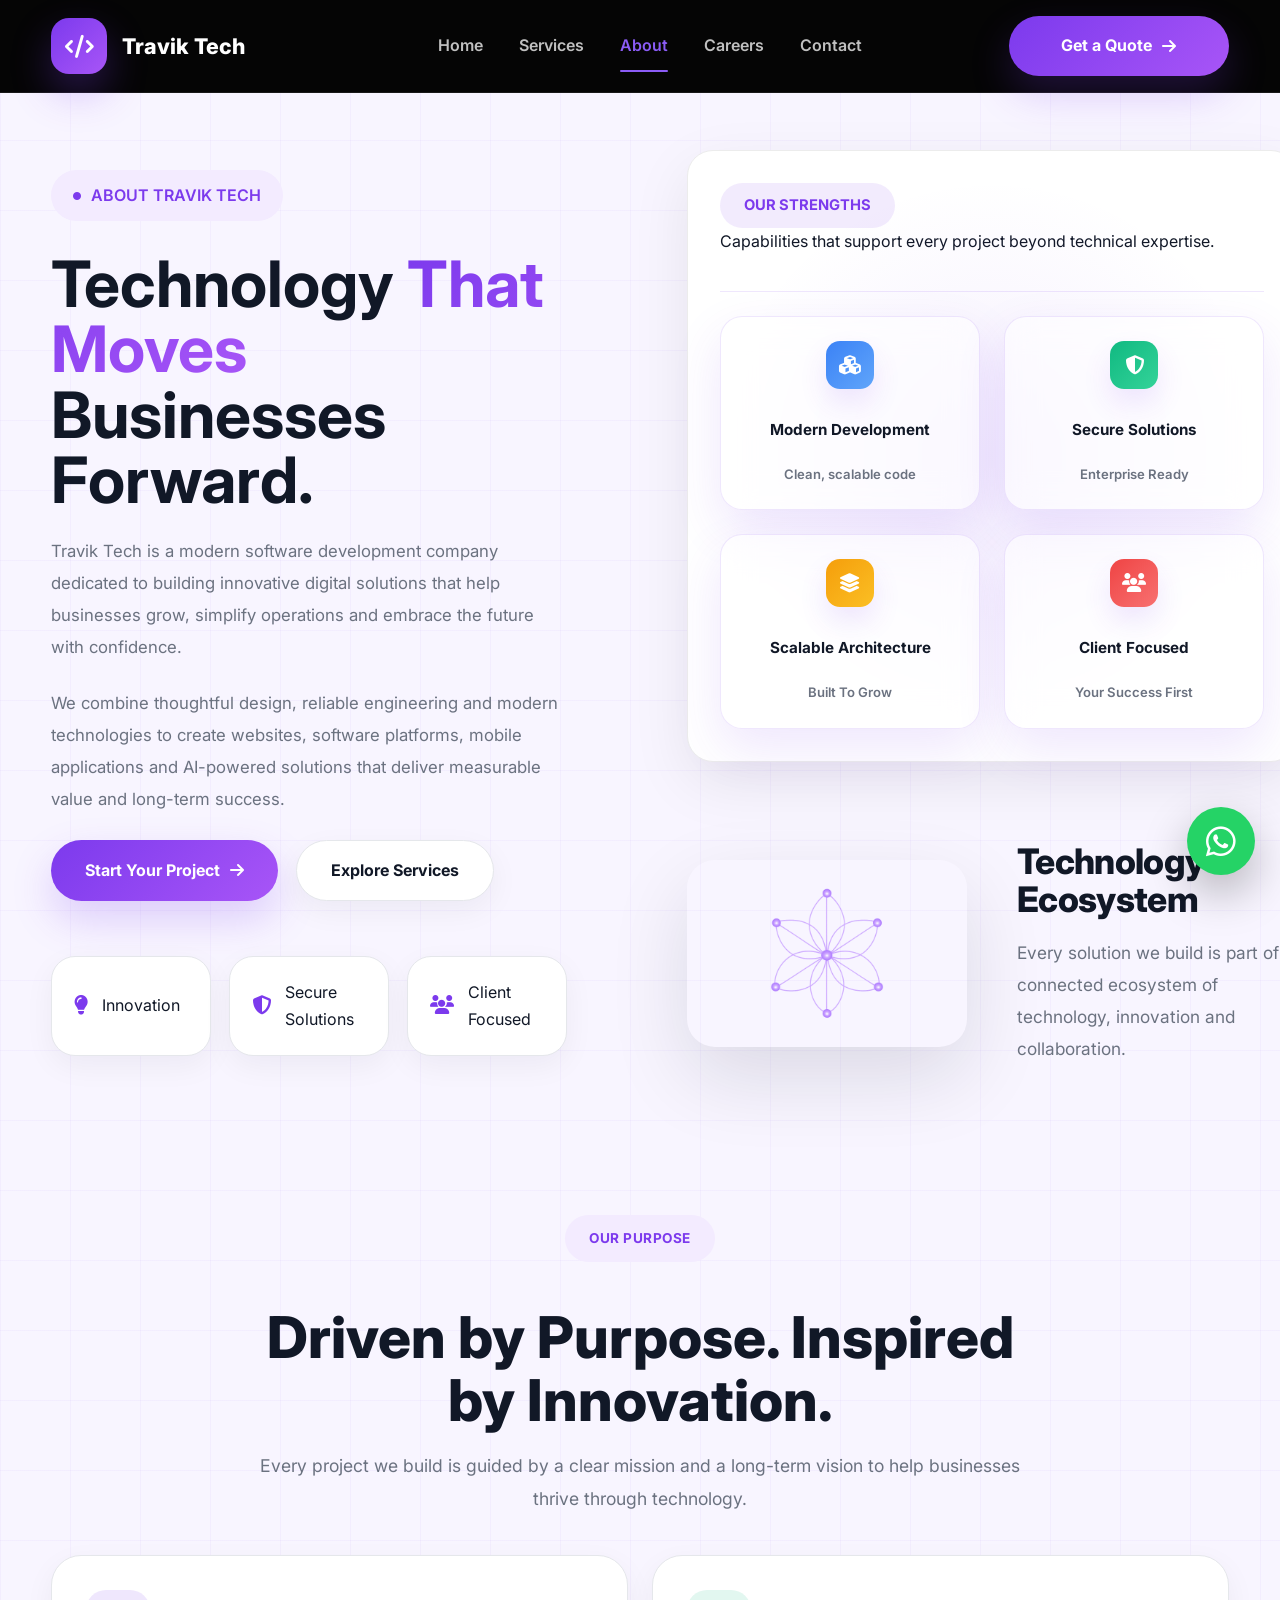
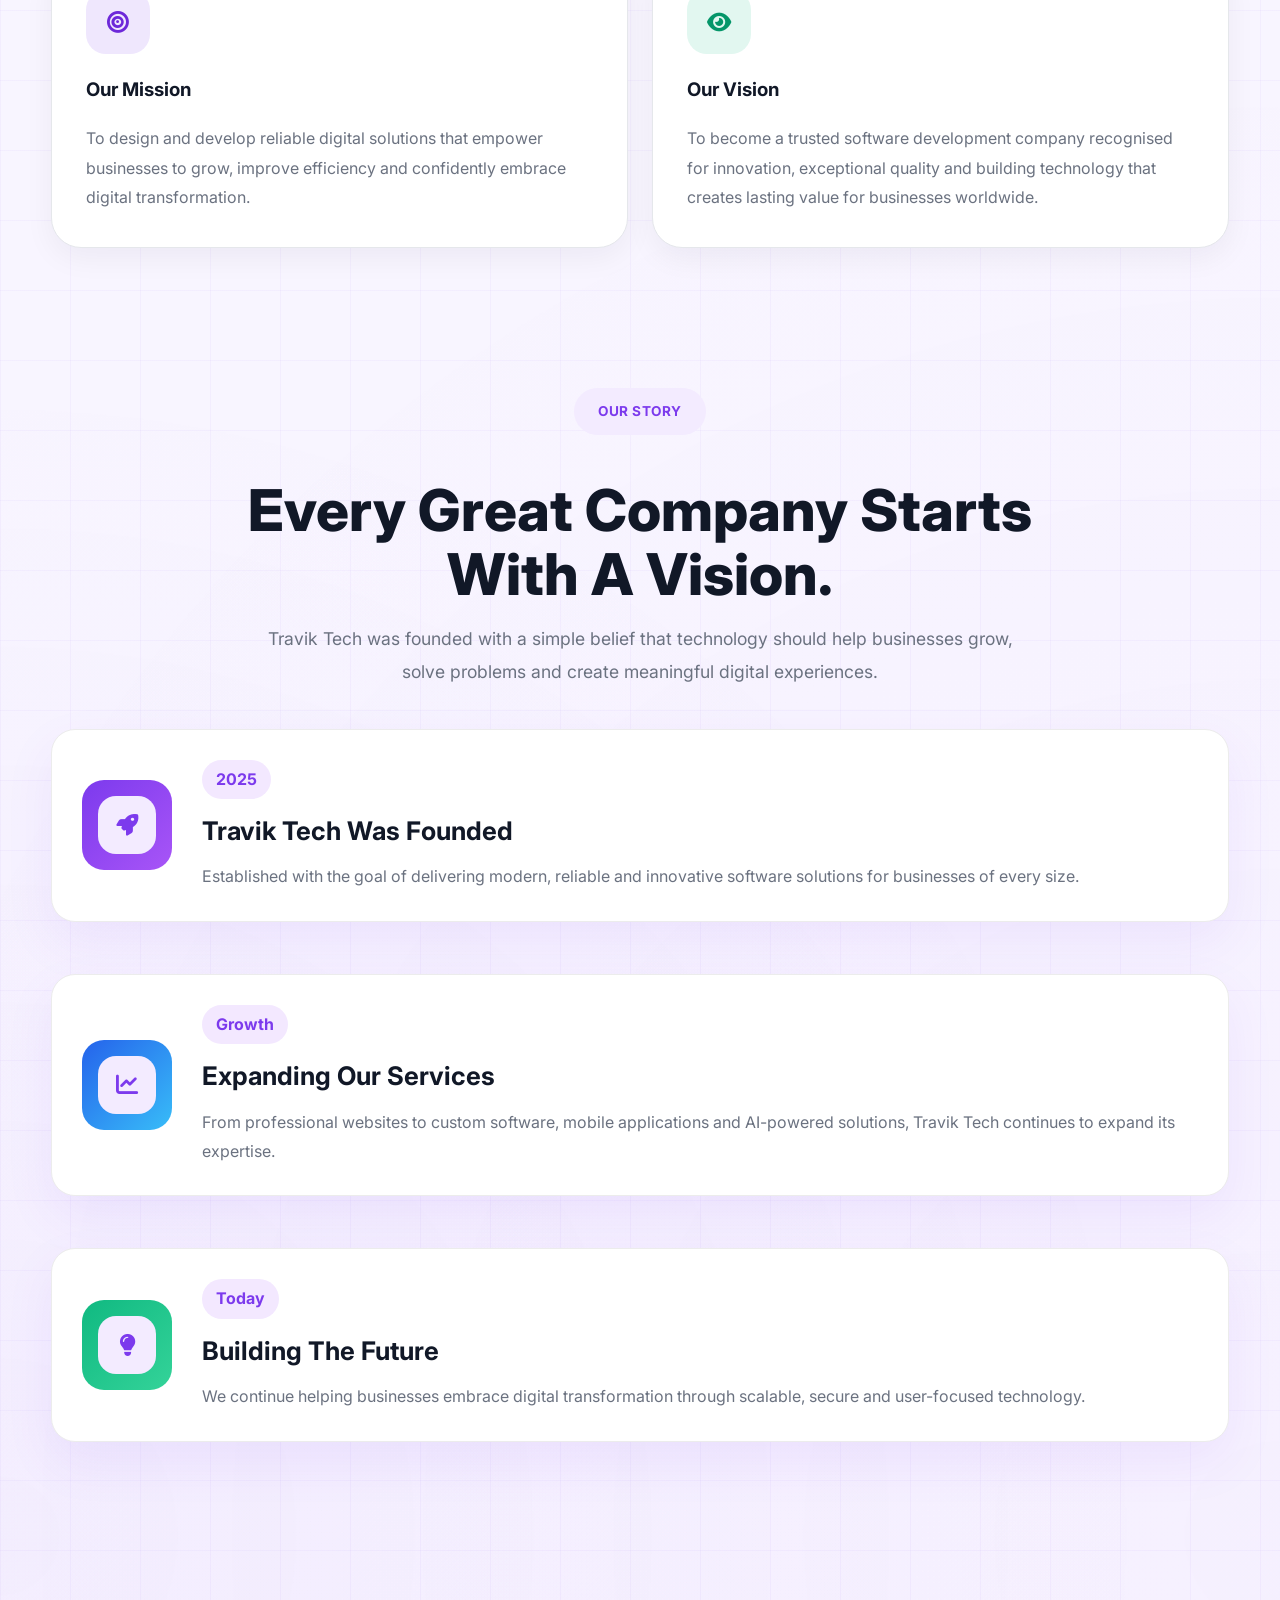
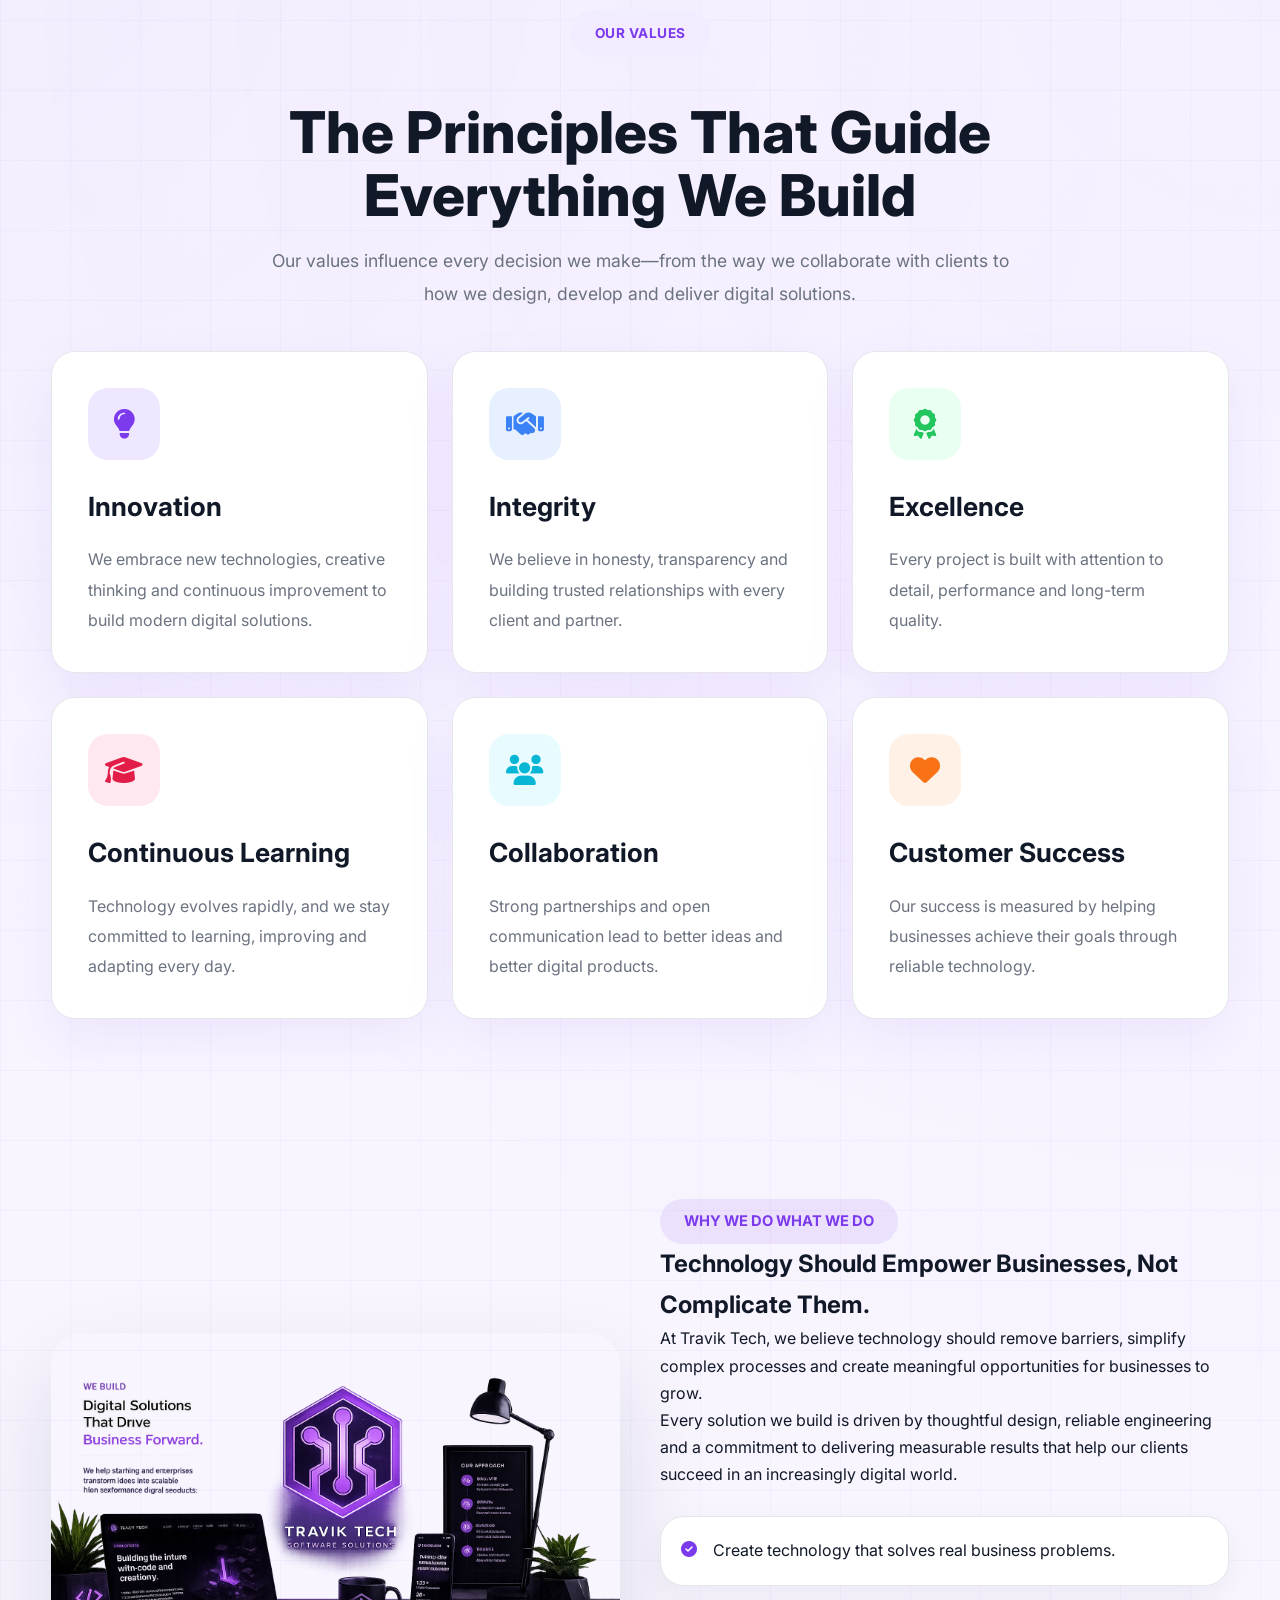
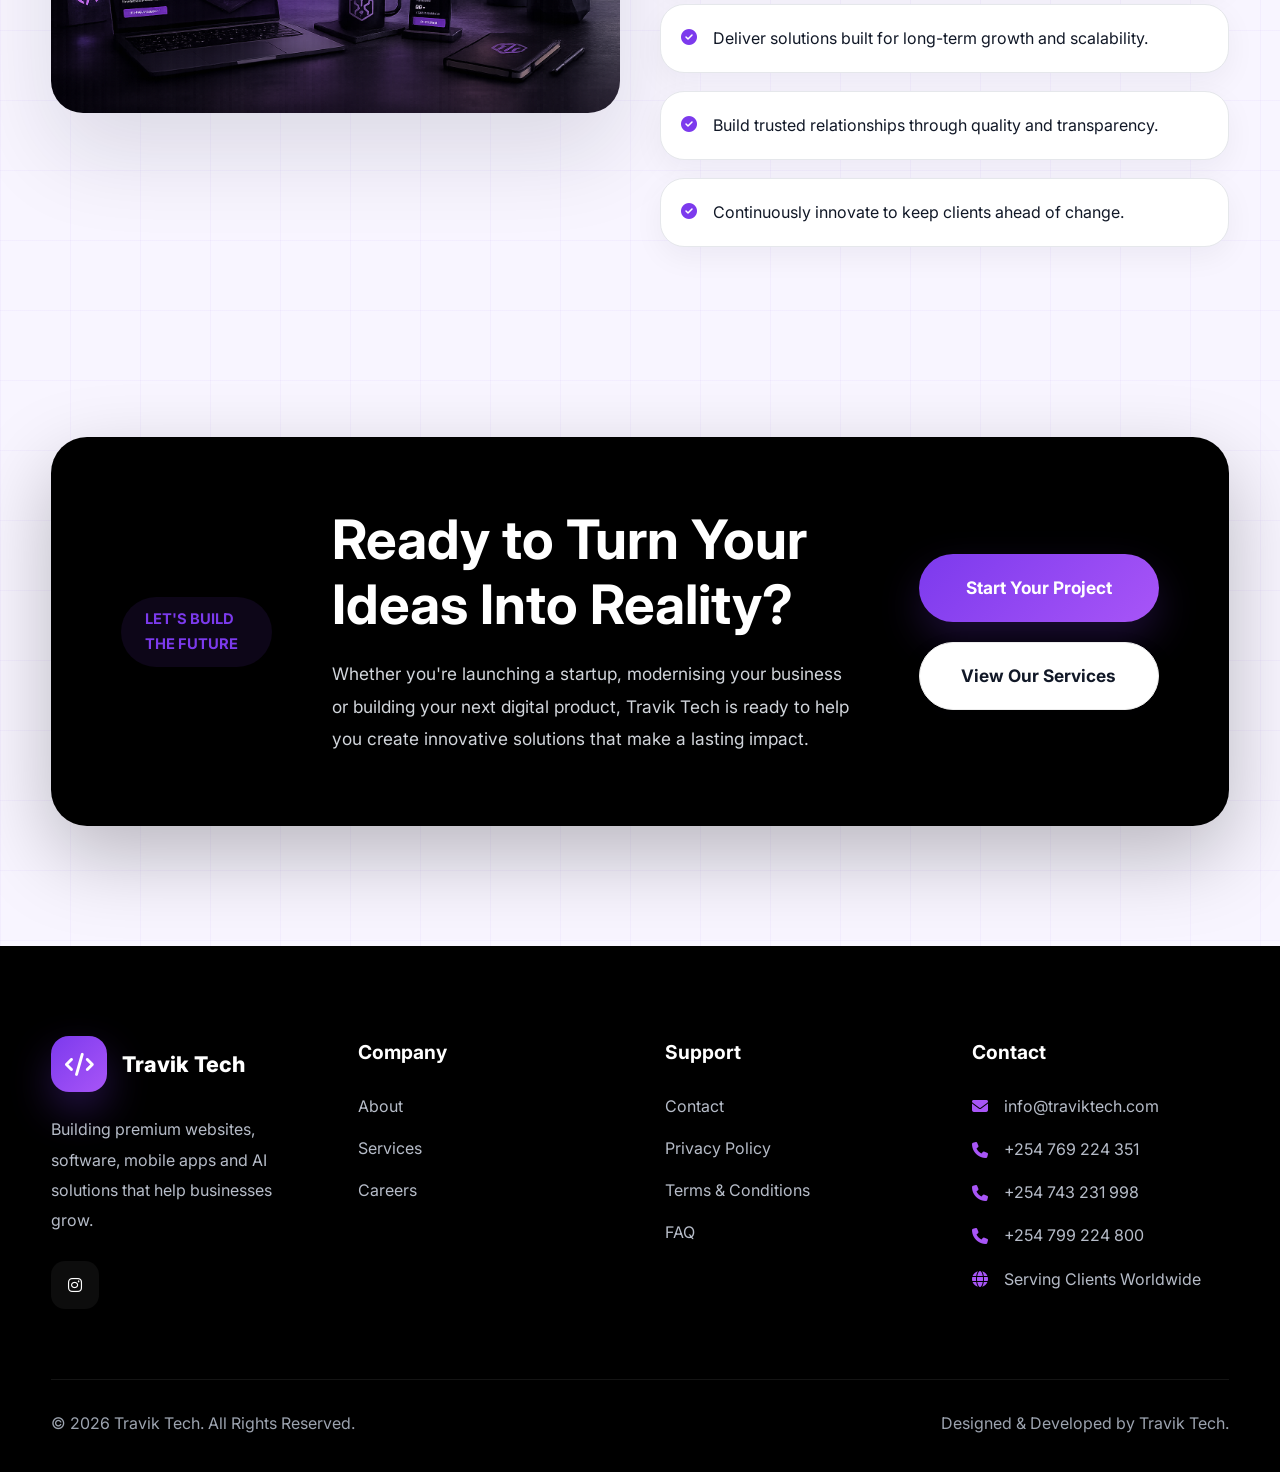
==== about.html @ 3df47d33 "Initial Travik Tech website" ====
<!DOCTYPE html>
<html lang="en">

<head>

    <meta charset="UTF-8">
    <meta name="viewport" content="width=device-width, initial-scale=1.0">

    <title>About | Travik Tech</title>

    <!-- Google Fonts -->
    <link rel="preconnect" href="https://fonts.googleapis.com">
    <link rel="preconnect" href="https://fonts.gstatic.com" crossorigin>

    <link href="https://fonts.googleapis.com/css2?family=Inter:wght@300;400;500;600;700;800;900&display=swap" rel="stylesheet">

    <!-- Font Awesome -->
    <link rel="stylesheet"
          href="https://cdnjs.cloudflare.com/ajax/libs/font-awesome/6.5.2/css/all.min.css">

    <!-- Main Website Styles -->
    <link rel="stylesheet" href="css/styles.css">
    <link rel="stylesheet" href="css/about.css">

</head>

<body>
<!-- ==========================================
HEADER
========================================== -->

<header class="site-header">

    <div class="container header-inner">

        <a href="index.html" class="brand">

            <span class="brand-mark">
                <i class="fa-solid fa-code"></i>
            </span>

            <span class="brand-text">
                Travik Tech
            </span>

        </a>

        <nav class="nav-menu">

            <a href="index.html">Home</a>

            <a href="services.html">Services</a>

            <a href="about.html" class="active">About</a>

            <a href="careers.html">Careers</a>

            <a href="contact.html">Contact</a>

        </nav>

        <a href="contact.html" class="button button-primary">

            Get a Quote

            <i class="fa-solid fa-arrow-right"></i>

        </a>

    </div>

</header>

<main>

<!--=========================================================
                    ABOUT HERO
==========================================================-->

<section class="about-hero">

    <div class="container">

        <div class="about-hero-grid">

            <!-- LEFT CONTENT -->

            <div class="about-content">

                <span class="hero-badge">
                    <i class="fa-solid fa-circle"></i>
                    ABOUT TRAVIK TECH
                </span>

                <h1>
                    Technology
                    <span>That Moves</span>
                    Businesses Forward.
                </h1>

                <p>
                    Travik Tech is a modern software development company dedicated
                    to building innovative digital solutions that help businesses
                    grow, simplify operations and embrace the future with confidence.
                </p>

                <p>
                    We combine thoughtful design, reliable engineering and modern
                    technologies to create websites, software platforms, mobile
                    applications and AI-powered solutions that deliver measurable
                    value and long-term success.
                </p>

                <div class="hero-buttons">

                    <a href="contact.html" class="button button-primary">
                        Start Your Project
                        <i class="fa-solid fa-arrow-right"></i>
                    </a>

                    <a href="services.html" class="button button-secondary">
                        Explore Services
                    </a>

                </div>

                <div class="hero-principles">

                    <div>
                        <i class="fa-solid fa-lightbulb"></i>
                        Innovation
                    </div>

                    <div>
                        <i class="fa-solid fa-shield-halved"></i>
                        Secure Solutions
                    </div>

                    <div>
                        <i class="fa-solid fa-users"></i>
                        Client Focused
                    </div>

                </div>

            </div>
         <!-- RIGHT SIDE -->

<div class="about-right">

    <div class="about-dashboard">

        <div class="dashboard-insights">

            <span class="section-label">
                OUR STRENGTHS
            </span>

            <p>
                Capabilities that support every project beyond technical expertise.
            </p>

        </div>

        <div class="dashboard-cards">

            <div class="dashboard-card performance">
            <i class="fa-solid fa-cubes"></i>
                <strong>Modern Development</strong>
                <small>Clean, scalable code</small>
            </div>

            <div class="dashboard-card secure">
                <i class="fa-solid fa-shield-halved"></i>
                <strong>Secure Solutions</strong>
                <small>Enterprise Ready</small>
            </div>

            <div class="dashboard-card scalable">
                <i class="fa-solid fa-layer-group"></i>
                <strong>Scalable Architecture</strong>
                <small>Built To Grow</small>
            </div>

            <div class="dashboard-card client">
                <i class="fa-solid fa-users"></i>
                <strong>Client Focused</strong>
                <small>Your Success First</small>
            </div>

        </div>

    </div>

    <!-- TECHNOLOGY ECOSYSTEM -->

    <section class="technology-ecosystem">

        <div class="ecosystem-content">

            <div class="ecosystem-text">

                <h3>Technology Ecosystem</h3>

                <p>
                    Every solution we build is part of a connected ecosystem of
                    technology, innovation and collaboration.
                </p>

            </div>

            <div class="ecosystem-image">

                <img src="images/technology-ecosystem.png"
                     alt="Technology Ecosystem">

            </div>

        </div>

    </section>

</div>

</section>

<!--=========================================================
                MISSION & VISION
==========================================================-->

<section class="section mission-section">

    <div class="container">

        <div class="section-head">

            <span class="section-label">

                OUR PURPOSE

            </span>

            <h2>

                Driven by Purpose.
                Inspired by Innovation.

            </h2>

            <p>

                Every project we build is guided by a clear mission and a
                long-term vision to help businesses thrive through technology.

            </p>

        </div>

        <div class="mission-grid">

            <!-- Mission -->

            <article class="purpose-card">

                <div class="purpose-icon mission">

                    <i class="fa-solid fa-bullseye"></i>

                </div>

                <h3>Our Mission</h3>

                <p>

                    To design and develop reliable digital solutions that
                    empower businesses to grow, improve efficiency and
                    confidently embrace digital transformation.

                </p>

            </article>

            <!-- Vision -->

            <article class="purpose-card">

                <div class="purpose-icon vision">

                    <i class="fa-solid fa-eye"></i>

                </div>

                <h3>Our Vision</h3>

                <p>

                    To become a trusted software development company recognised
                    for innovation, exceptional quality and building technology
                    that creates lasting value for businesses worldwide.

                </p>

            </article>

        </div>

    </div>

</section>
<!--=========================================================
                    OUR STORY
==========================================================-->

<section class="section our-story">

    <div class="container">

        <div class="section-head">

            <span class="section-label">
                OUR STORY
            </span>

            <h2>
                Every Great Company
                Starts With A Vision.
            </h2>

            <p>
                Travik Tech was founded with a simple belief that technology
                should help businesses grow, solve problems and create
                meaningful digital experiences.
            </p>

        </div>

        <div class="timeline">

            <!-- Founded -->

            <div class="timeline-card">

                <div class="timeline-icon founded">
                    <i class="fa-solid fa-rocket"></i>
                </div>

                <div class="timeline-content">

                    <span class="timeline-date">2025</span>

                    <h3>Travik Tech Was Founded</h3>

                    <p>
                        Established with the goal of delivering modern,
                        reliable and innovative software solutions for
                        businesses of every size.
                    </p>

                </div>

            </div>

            <!-- Growth -->

            <div class="timeline-card">

                <div class="timeline-icon growth">
                    <i class="fa-solid fa-chart-line"></i>
                </div>

                <div class="timeline-content">

                    <span class="timeline-date">Growth</span>

                    <h3>Expanding Our Services</h3>

                    <p>
                        From professional websites to custom software,
                        mobile applications and AI-powered solutions,
                        Travik Tech continues to expand its expertise.
                    </p>

                </div>

            </div>

            <!-- Today -->

            <div class="timeline-card">

                <div class="timeline-icon future">
                    <i class="fa-solid fa-lightbulb"></i>
                </div>

                <div class="timeline-content">

                    <span class="timeline-date">Today</span>

                    <h3>Building The Future</h3>

                    <p>
                        We continue helping businesses embrace digital
                        transformation through scalable, secure and
                        user-focused technology.
                    </p>

                </div>

            </div>

        </div>

    </div>

</section>
<!--=========================================================
                    OUR VALUES
==========================================================-->

<section class="section values-section">

    <div class="container">

        <div class="section-head">

            <span class="section-label">
                OUR VALUES
            </span>

            <h2>
                The Principles That
                Guide Everything We Build
            </h2>

            <p>
                Our values influence every decision we make—from the way we
                collaborate with clients to how we design, develop and deliver
                digital solutions.
            </p>

        </div>

        <div class="values-grid">

            <!-- Innovation -->

            <article class="value-card">

                <div class="value-icon innovation">
                    <i class="fa-solid fa-lightbulb"></i>
                </div>

                <h3>Innovation</h3>

                <p>
                    We embrace new technologies, creative thinking and
                    continuous improvement to build modern digital solutions.
                </p>

            </article>

            <!-- Integrity -->

            <article class="value-card">

                <div class="value-icon integrity">
                    <i class="fa-solid fa-handshake"></i>
                </div>

                <h3>Integrity</h3>

                <p>
                    We believe in honesty, transparency and building trusted
                    relationships with every client and partner.
                </p>

            </article>

            <!-- Excellence -->

            <article class="value-card">

                <div class="value-icon excellence">
                    <i class="fa-solid fa-award"></i>
                </div>

                <h3>Excellence</h3>

                <p>
                    Every project is built with attention to detail,
                    performance and long-term quality.
                </p>

            </article>

            <!-- Continuous Learning -->

            <article class="value-card">

                <div class="value-icon learning">
                    <i class="fa-solid fa-graduation-cap"></i>
                </div>

                <h3>Continuous Learning</h3>

                <p>
                    Technology evolves rapidly, and we stay committed to
                    learning, improving and adapting every day.
                </p>

            </article>

            <!-- Collaboration -->

            <article class="value-card">

                <div class="value-icon collaboration">
                    <i class="fa-solid fa-users"></i>
                </div>

                <h3>Collaboration</h3>

                <p>
                    Strong partnerships and open communication lead to
                    better ideas and better digital products.
                </p>

            </article>

            <!-- Customer Success -->

            <article class="value-card">

                <div class="value-icon success">
                    <i class="fa-solid fa-heart"></i>
                </div>

                <h3>Customer Success</h3>

                <p>
                    Our success is measured by helping businesses achieve
                    their goals through reliable technology.
                </p>

            </article>

        </div>

    </div>

</section>
<!--=========================================================
                WHY WE DO WHAT WE DO
==========================================================-->

<section class="section purpose-section">

    <div class="container purpose-grid">

        <!-- LEFT -->

        <div class="purpose-image">

            <img
                src="images/about-dashboard.webp"
                alt="Travik Tech">

        </div>

        <!-- RIGHT -->

        <div class="purpose-content">

            <span class="section-label">

                WHY WE DO WHAT WE DO

            </span>

            <h2>

                Technology Should
                Empower Businesses,
                Not Complicate Them.

            </h2>

            <p>

                At Travik Tech, we believe technology should remove
                barriers, simplify complex processes and create meaningful
                opportunities for businesses to grow.

            </p>

            <p>

                Every solution we build is driven by thoughtful design,
                reliable engineering and a commitment to delivering
                measurable results that help our clients succeed in an
                increasingly digital world.

            </p>

            <div class="purpose-list">

                <div class="purpose-item">

                    <i class="fa-solid fa-circle-check"></i>

                    <span>

                        Create technology that solves real business problems.

                    </span>

                </div>

                <div class="purpose-item">

                    <i class="fa-solid fa-circle-check"></i>

                    <span>

                        Deliver solutions built for long-term growth and scalability.

                    </span>

                </div>

                <div class="purpose-item">

                    <i class="fa-solid fa-circle-check"></i>

                    <span>

                        Build trusted relationships through quality and transparency.

                    </span>

                </div>

                <div class="purpose-item">

                    <i class="fa-solid fa-circle-check"></i>

                    <span>

                        Continuously innovate to keep clients ahead of change.

                    </span>

                </div>

            </div>

        </div>

    </div>

</section>

<!-- ==========================================
                CALL TO ACTION
========================================== -->

<section class="cta">

<div class="container">

<div class="cta-panel">
     <span class="section-label">

                LET'S BUILD THE FUTURE

            </span>
<div>

<h2>

   Ready to Turn Your Ideas Into Reality?

</h2>

<p>

                Whether you're launching a startup, modernising your business
                or building your next digital product, Travik Tech is ready
                to help you create innovative solutions that make a lasting
                impact.
</p>

</div>

<div class="cta-buttons">

<a href="contact.html" class="button button-primary">

Start Your Project

</a>

<a href="services.html" class="button button-secondary">

View Our Services

</a>

</div>

</div>

</div>

</section>
<!-- ==========================================
                    FOOTER
========================================== -->

<footer class="footer">

<div class="container">

<div class="footer-grid">

<div>

<a href="index.html" class="brand">

<div class="brand-mark">

<i class="fa-solid fa-code"></i>

</div>

<span>Travik Tech</span>

</a>

<p class="footer-about">

Building premium websites, software, mobile apps and AI solutions that help businesses grow.

</p>

<div class="footer-social">

<a href="#"><i class="fab fa-instagram"></i></a>

</div>

</div>

<div>

<h3 class="footer-title">

Company

</h3>

<div class="footer-links">

<a href="about.html">About</a>

<a href="services.html">Services</a>

<a href="careers.html">Careers</a>

</div>

</div>

<div>

<h3 class="footer-title">

Support

</h3>

<div class="footer-links">

<a href="contact.html">Contact</a>

<a href="#">Privacy Policy</a>

<a href="#">Terms & Conditions</a>

<a href="#">FAQ</a>

</div>

</div>

<div>

<h3 class="footer-title">

Contact

</h3>

<div class="footer-contact">

<p>

<i class="fa-solid fa-envelope"></i>

info@traviktech.com

</p>

<p>

<i class="fa-solid fa-phone"></i>

+254 769 224 351

</p>
<p>
    <i class="fa-solid fa-phone"></i>
    +254 743 231 998
</p>
<p>
    <i class="fa-solid fa-phone"></i>
    +254 799 224 800 
</p>

<p>

<i class="fa-solid fa-globe"></i>

Serving Clients Worldwide

</p>

</div>

</div>

</div>

<div class="footer-bottom">

<p>

© 2026 Travik Tech. All Rights Reserved.

</p>

<p>

Designed & Developed by Travik Tech.

</p>

</div>

</div>

</footer>

<!-- ==========================================
            WHATSAPP FLOATING CHAT
========================================== -->

<div class="whatsapp-container">

<button class="whatsapp-button" onclick="toggleWhatsApp()">

<i class="fa-brands fa-whatsapp"></i>

</button>

<div class="whatsapp-popup" id="whatsappPopup">

<div class="whatsapp-header">

<div class="whatsapp-avatar">

<i class="fa-solid fa-code"></i>

</div>

<div class="whatsapp-info">

<h4>Travik Tech</h4>

<small>

<span class="online-dot"></span>

Typically replies within a few minutes

</small>

</div>

<button class="whatsapp-close" onclick="toggleWhatsApp()">

<i class="fa-solid fa-xmark"></i>

</button>

</div>

<div class="whatsapp-body">

<p>

👋 Hi! Need a website, software, mobile app or AI solution?

<br><br>

We're online and usually reply within a few minutes.

</p>

<a href="https://wa.me/254769224351"

target="_blank"

class="whatsapp-chat-btn">

<i class="fa-brands fa-whatsapp"></i>

Start Chat on WhatsApp

</a>

</div>

</div>

</div>

<script src="js/main.js"></script>

</body>

</html>
---- css/styles.css ----
/*=========================================================
                    TRAVIK TECH
                PREMIUM STYLESHEET
                    VERSION 3.0
=========================================================*/


/*=========================================================
                    GOOGLE FONT
=========================================================*/

@import url('https://fonts.googleapis.com/css2?family=Inter:wght@100;200;300;400;500;600;700;800;900&display=swap');


/*=========================================================
                    CSS VARIABLES
=========================================================*/

:root{

    --primary:#7c3aed;
    --primary-light:#a855f7;
    --primary-dark:#5b21b6;

    --black:#0f172a;
    --white:#ffffff;

    --surface:#f8fafc;
    --surface-2:#ffffff;

    --text:#111827;
    --text-light:#6b7280;

    --border:#e5e7eb;

    --success:#22c55e;
    --danger:#ef4444;

    --radius:22px;

    --transition:.35s ease;

    --shadow-sm:
    0 10px 30px rgba(15,23,42,.05);

    --shadow:
    0 20px 60px rgba(15,23,42,.08);

    --shadow-purple:
    0 25px 70px rgba(124,58,237,.18);

}


/*=========================================================
                        RESET
=========================================================*/

*{

    margin:0;
    padding:0;
    box-sizing:border-box;

}

html{

    scroll-behavior:smooth;

}

body{

    font-family:"Inter",sans-serif;

    color:var(--text);

    line-height:1.7;

    overflow-x:hidden;

    background:

radial-gradient(circle at left center,
rgba(124,58,237,.04),
transparent 35%),

radial-gradient(circle at right center,
rgba(168,85,247,.03),
transparent 45%),

linear-gradient(
rgba(124,58,237,.04) 1px,
transparent 1px),

linear-gradient(
90deg,
rgba(124,58,237,.04) 1px,
transparent 1px),

#f8f5ff;

    background-size:

    auto,
    auto,
    70px 70px,
    70px 70px,
    auto;

}

img{

    display:block;
    max-width:100%;

}

a{

    color:inherit;
    text-decoration:none;

}

ul{

    list-style:none;

}

button{

    border:none;
    outline:none;
    cursor:pointer;
    background:none;
    font-family:inherit;

}

input,
textarea,
select{

    font-family:inherit;
    outline:none;

}

textarea{

    resize:vertical;

}


/*=========================================================
                    GLOBAL
=========================================================*/

.container{

    width:min(1220px,92%);
    margin:auto;

}

.section{

    padding:120px 0;

}

.section-head{

    max-width:760px;
    margin:0 auto 70px;
    text-align:center;

}

.section-label{

    display:inline-flex;
    justify-content:center;
    align-items:center;

    padding:10px 24px;

    border-radius:999px;

    background:rgba(124,58,237,.10);

    color:var(--primary);

    font-size:.92rem;

    font-weight:700;

}

.section-head h2{

    font-size:clamp(2.5rem,5vw,3.8rem);

    line-height:1.15;

    margin:22px 0;

    color:var(--text);

}

.section-head p{

    font-size:1.12rem;

    color:var(--text-light);

    line-height:1.9;

}


/*=========================================================
                    COMMON
=========================================================*/

::selection{

    background:var(--primary);

    color:#ffffff;

}

::-webkit-scrollbar{

    width:10px;

}

::-webkit-scrollbar-track{

    background:#f4f4f4;

}

::-webkit-scrollbar-thumb{

    background:linear-gradient(
    var(--primary),
    var(--primary-light));

    border-radius:999px;

}

::-webkit-scrollbar-thumb:hover{

    background:var(--primary-dark);

}
/*=========================================================
                    HEADER
=========================================================*/

.site-header{

    position:fixed;

    top:0;
    left:0;

    width:100%;

    z-index:1000;

    background:rgba(248,245,255,.88);

    backdrop-filter:blur(20px);

    -webkit-backdrop-filter:blur(20px);

    border-bottom:1px solid rgba(15,23,42,.05);

    transition:.35s ease;

}

.site-header.scrolled{

     background:#f8f5ff;


    box-shadow:
    0 15px 40px rgba(15,23,42,.08);

}

/*=========================================================
                    HEADER LAYOUT
=========================================================*/

.header-inner{

    display:grid;

    grid-template-columns:240px 1fr auto;

    align-items:center;

    gap:40px;

    height:92px;

}

/*=========================================================
                        LOGO
=========================================================*/

.brand{

    display:flex;

    align-items:center;

    gap:15px;

    font-size:1.35rem;

    font-weight:800;

    color:var(--text);

}

.brand-mark{

    width:56px;

    height:56px;

    border-radius:18px;

    display:flex;

    justify-content:center;

    align-items:center;

    color:#ffffff;

    font-size:23px;

    background:linear-gradient(
        135deg,
        var(--primary),
        var(--primary-light)
    );

    box-shadow:
    0 18px 40px rgba(124,58,237,.30);

}

.brand:hover .brand-mark{

    transform:rotate(-8deg);

    transition:.35s;

}

/*=========================================================
                    NAVIGATION
=========================================================*/

.nav-menu{

    display:flex;

    justify-content:center;

    align-items:center;

    gap:38px;

}

.nav-menu a{

    position:relative;

    font-size:1rem;

    font-weight:600;

    color:var(--text);

    transition:.3s;

}

.nav-menu a:hover{

    color:var(--primary);

}

.nav-menu a.active{

    color:var(--primary);

}

.nav-menu a::after{

    content:"";

    position:absolute;

    left:0;

    bottom:-10px;

    width:100%;

    height:2px;

    border-radius:20px;

    background:linear-gradient(
        90deg,
        var(--primary),
        var(--primary-light)
    );

    transform:scaleX(0);

    transform-origin:left;

    transition:.35s;

}

.nav-menu a:hover::after,

.nav-menu a.active::after{

    transform:scaleX(1);

}

/*=========================================================
                HEADER BUTTONS
=========================================================*/

.header-buttons{

    display:flex;

    align-items:center;

    gap:14px;

}

/*=========================================================
                    BUTTONS
=========================================================*/

.button{

    display:inline-flex;

    justify-content:center;

    align-items:center;

    gap:10px;

    padding:16px 34px;

    border-radius:999px;

    font-weight:700;

    transition:.35s;

}

.button-primary{

    color:#ffffff;

    background:linear-gradient(
        135deg,
        var(--primary),
        var(--primary-light)
    );

    box-shadow:
    0 18px 40px rgba(124,58,237,.22);

}

.button-primary:hover{

    transform:translateY(-4px);

}

.button-secondary{

    background:#ffffff;

    color:var(--text);

    border:1px solid var(--border);

    box-shadow:var(--shadow-sm);

}

.button-secondary:hover{

    transform:translateY(-4px);

}

/*=========================================================
                MOBILE NAV
=========================================================*/

.nav-toggle{

    display:none;

    width:50px;

    height:50px;

    border-radius:16px;

    background:#ffffff;

    border:1px solid var(--border);

    box-shadow:var(--shadow-sm);

    justify-content:center;

    align-items:center;

    font-size:21px;

}

/*=========================================================
                RESPONSIVE
=========================================================*/

@media(max-width:1024px){

    .header-inner{

        grid-template-columns:1fr auto;

    }

    .nav-menu{

        display:none;

    }

    .header-buttons{

        display:none;

    }

    .nav-toggle{

        display:flex;

    }

}
/*=========================================================
                        HERO
=========================================================*/

.hero{

    position:relative;

    padding-top:170px;

    padding-bottom:120px;

    overflow:hidden;

}

/*=========================================================
                    HERO GRID
=========================================================*/

.hero-grid{

    display:grid;

    grid-template-columns:1.05fr .95fr;

    gap:90px;

    align-items:start;

}

/*=========================================================
                    HERO CONTENT
=========================================================*/

.hero-content{

    max-width:670px;

}

.hero-badge{

    display:inline-flex;

    align-items:center;

    gap:10px;

    padding:12px 24px;

    border-radius:999px;

    background:rgba(124,58,237,.10);

    color:var(--primary);

    font-weight:700;

    margin-bottom:30px;

}

.hero-badge i{

    color:var(--primary);

}

.hero h1{

    font-size:clamp(3.5rem,6vw,5.2rem);

    line-height:.95;

    letter-spacing:-2px;

    margin-bottom:26px;

    color:var(--text);

}

.hero h1 span{

    background:linear-gradient(
        135deg,
        var(--primary),
        var(--primary-light)
    );

    background-clip:text;

    -webkit-background-clip:text;

    color:transparent;

    -webkit-text-fill-color:transparent;

}

.hero p{

    font-size:1.18rem;

    color:var(--text-light);

    line-height:1.9;

    margin-bottom:45px;

    max-width:620px;

}

/*=========================================================
                    HERO BUTTONS
=========================================================*/

.hero-buttons{

    display:flex;

    flex-wrap:wrap;

    gap:18px;

    margin-bottom:55px;

}

/*=========================================================
                    HERO STATS
=========================================================*/

.hero-stats{

    display:grid;

    grid-template-columns:repeat(3,1fr);

    gap:20px;

}

.hero-stat{

    background:#ffffff;

    border:1px solid var(--border);

    border-radius:22px;

    padding:26px;

    text-align:center;

    box-shadow:var(--shadow-sm);

    transition:.35s;

}

.hero-stat:hover{

    transform:translateY(-8px);

    box-shadow:var(--shadow-purple);

}

.hero-stat h2{

    font-size:2.1rem;

    color:var(--primary);

    margin-bottom:8px;

}

.hero-stat p{

    margin:0;

    font-size:.95rem;

    color:var(--text-light);

}

/*=========================================================
                    RESPONSIVE
=========================================================*/

@media(max-width:992px){

    .hero{

        padding-top:150px;

    }

    .hero-grid{

        grid-template-columns:1fr;

        gap:70px;

    }

    .hero-content{

        margin:auto;

        text-align:center;

    }

    .hero-buttons{

        justify-content:center;

    }

}

@media(max-width:768px){

    .hero-stats{

        grid-template-columns:1fr;

    }

}
/*=========================================================
                    HERO DASHBOARD
=========================================================*/

.hero-dashboard{

    display:flex;

    justify-content:flex-end;

    align-items:center;

}

.dashboard-window{

    position:relative;

    width:100%;

    max-width:570px;

    background:rgba(255,255,255,.95);

    backdrop-filter:blur(24px);

    -webkit-backdrop-filter:blur(24px);

    border:1px solid rgba(255,255,255,.45);

    border-radius:32px;

    padding:30px;

    overflow:hidden;

    box-shadow:
        0 35px 90px rgba(15,23,42,.12);

    animation:dashboardFloat 6s ease-in-out infinite;

}

.dashboard-window::before{

    content:"";

    position:absolute;

    width:280px;

    height:280px;

    right:-120px;

    top:-120px;

    border-radius:50%;

    background:rgba(124,58,237,.12);

    filter:blur(45px);

}

/*=========================================================
                    HEADER
=========================================================*/

.dashboard-header{

    display:flex;

    justify-content:space-between;

    align-items:center;

    margin-bottom:30px;

}

.dashboard-badge{

    display:inline-block;

    padding:8px 18px;

    border-radius:999px;

    background:#ede9fe;

    color:var(--primary);

    font-size:.82rem;

    font-weight:700;

    margin-bottom:12px;

}

.dashboard-header h3{

    font-size:1.55rem;

    color:var(--text);

}

.dashboard-live{

    display:flex;

    align-items:center;

    gap:10px;

    padding:10px 16px;

    border-radius:999px;

    background:#f8fafc;

    font-weight:700;

    color:var(--text);

}

.dashboard-live span{

    width:10px;

    height:10px;

    border-radius:50%;

    background:#22c55e;

    box-shadow:0 0 12px #22c55e;

}

/*=========================================================
                    METRIC GRID
=========================================================*/

.metric-grid{

    display:grid;

    grid-template-columns:repeat(2,1fr);

    gap:18px;

    margin-bottom:24px;

}

.metric-card{

    background:#ffffff;

    border:1px solid var(--border);

    border-radius:18px;

    padding:20px;

    transition:.35s;

}

.metric-card:hover{

    transform:translateY(-6px);

    box-shadow:var(--shadow-purple);

}

.metric-card h4{

    font-size:.9rem;

    color:var(--text-light);

    margin-bottom:8px;

}

.metric-card h2{

    font-size:1.8rem;

    color:var(--text);

    margin-bottom:6px;

}

.metric-card small{

    color:#22c55e;

    font-weight:700;

}

/*=========================================================
                    BOTTOM SECTION
=========================================================*/

.dashboard-bottom{

    display:grid;

    grid-template-columns:1.2fr .8fr;

    gap:18px;

}

.mini-chart,
.mini-activity{

    background:#fafafa;

    border:1px solid var(--border);

    border-radius:20px;

    padding:20px;

    align-self: flex-start;

}

.mini-chart h4,
.mini-activity h4{

    margin-bottom:16px;

}

.bars{

    display:flex;

    align-items:flex-end;

    gap:8px;

    height:130px;

}

.bars span{

    flex:1;

    border-radius:12px 12px 0 0;

    background:linear-gradient(
        180deg,
        var(--primary-light),
        var(--primary)
    );

    transition:.35s;

}

.bars span:hover{

    transform:scaleY(1.08);

}

.mini-activity p{

    margin:12px 0;

    color:var(--text-light);

}

/*=========================================================
                FLOAT ANIMATION
=========================================================*/

@keyframes dashboardFloat{

    0%{

        transform:translateY(0);

    }

    50%{

        transform:translateY(-8px);

    }

    100%{

        transform:translateY(0);

    }

}

/*=========================================================
                RESPONSIVE
=========================================================*/

@media(max-width:992px){

    .hero-dashboard{

        justify-content:center;

    }

}

@media(max-width:768px){

    .metric-grid{

        grid-template-columns:1fr;

    }

    .dashboard-bottom{

        grid-template-columns:1fr;

    }

}
/*=========================================================
                TRUSTED TECHNOLOGIES
=========================================================*/

.trusted{

    position:relative;

    padding:120px 0;

}

.trusted-grid{

    display:grid;

    grid-template-columns:repeat(4,1fr);

    gap:28px;

    margin-top:70px;

}

/*=========================================================
                TECHNOLOGY CARD
=========================================================*/

.trusted-card{

    position:relative;

    background:#ffffff;

    border:1px solid var(--border);

    border-radius:24px;

    min-height:180px;

    display:flex;

    flex-direction:column;

    justify-content:center;

    align-items:center;

    text-align:center;

    overflow:hidden;

    transition:var(--transition);

    box-shadow:var(--shadow-sm);

}

.trusted-card::before{

    content:"";

    position:absolute;

    left:0;

    top:0;

    width:100%;

    height:4px;

    background:linear-gradient(
        90deg,
        var(--primary),
        var(--primary-light)
    );

    transform:scaleX(0);

    transform-origin:left;

    transition:.35s;

}

.trusted-card:hover{

    transform:translateY(-10px);

    border-color:#d8b4fe;

    box-shadow:var(--shadow-purple);

}

.trusted-card:hover::before{

    transform:scaleX(1);

}

/*=========================================================
                    ICON
=========================================================*/

.trusted-card i{

    font-size:3rem;

    color:var(--primary);

    margin-bottom:20px;

    transition:.35s;

}

.trusted-card:hover i{

    transform:scale(1.15) rotate(6deg);

}

/*=========================================================
                    TITLE
=========================================================*/

.trusted-card span{

    font-size:1.08rem;

    font-weight:700;

    color:var(--text);

}

/*=========================================================
                RESPONSIVE
=========================================================*/

@media(max-width:1100px){

    .trusted-grid{

        grid-template-columns:repeat(2,1fr);

    }

}

@media(max-width:700px){

    .trusted-grid{

        grid-template-columns:1fr;

    }

}
/*=========================================================
                    SERVICES
=========================================================*/

.services{

    position:relative;

    padding:90px 0;

}

/*=========================================================
                    GRID
=========================================================*/

.services-grid{

    display:grid;

    grid-template-columns:repeat(3,1fr);

    gap:30px;

    margin-top:70px;

    align-items:stretch;

}

/*=========================================================
                    SERVICE CARD
=========================================================*/

.service-box{

    position:relative;

    display:flex;

    flex-direction:column;

    background:rgba(255,255,255,.92);

    backdrop-filter:blur(16px);

    -webkit-backdrop-filter:blur(16px);

    border:1px solid rgba(124,58,237,.10);

    border-radius:28px;

    padding:38px;

    min-height:390px;

    overflow:hidden;

    transition:var(--transition);

    box-shadow:var(--shadow-sm);

}

.service-box::before{

    content:"";

    position:absolute;

    top:0;

    left:0;

    width:100%;

    height:5px;

    background:linear-gradient(
        90deg,
        var(--primary),
        var(--primary-light)
    );

    transform:scaleX(0);

    transform-origin:left;

    transition:.35s;

}

.service-box:hover{

    transform:translateY(-12px);

    border-color:#d8b4fe;

    box-shadow:var(--shadow-purple);

}

.service-box:hover::before{

    transform:scaleX(1);

}

/*=========================================================
                    ICON
=========================================================*/

.service-icon{

    width:74px;

    height:74px;

    display:flex;

    justify-content:center;

    align-items:center;

    border-radius:22px;

    margin-bottom:28px;

    background:linear-gradient(
        135deg,
        var(--primary),
        var(--primary-light)
    );

    color:#ffffff;

    font-size:30px;

    box-shadow:
    0 18px 35px rgba(124,58,237,.30);

    transition:.35s;

}

.service-box:hover .service-icon{

    transform:rotate(-8deg) scale(1.08);

}

/*=========================================================
                    TEXT
=========================================================*/

.service-box h3{

    font-size:1.55rem;

    margin-bottom:18px;

    color:var(--text);

}

.service-box p{

    color:var(--text-light);

    line-height:1.9;

    margin-bottom:30px;

}

/*=========================================================
                    LINK
=========================================================*/

.service-box a{

    display:inline-flex;

    align-items:center;

    gap:10px;

    margin-top:auto;

    color:var(--primary);

    font-weight:700;

    transition:.3s;

}

.service-box a i{

    transition:.3s;

}

.service-box:hover a{

    gap:18px;

}

.service-box:hover a i{

    transform:translateX(6px);

}

/*=========================================================
                    RESPONSIVE
=========================================================*/

@media(max-width:1100px){

    .services-grid{

        grid-template-columns:repeat(2,1fr);

    }

}

@media(max-width:768px){

    .services-grid{

        grid-template-columns:1fr;

    }

}
/*=========================================================
                WHY CHOOSE TRAVIK TECH
=========================================================*/

.why-us{

    position:relative;

    background:transparent;

    padding:90px 0;

}

.why-us::before{

    content:"";

    position:absolute;

    width:650px;

    height:650px;

    top:-220px;

    right:-220px;

    border-radius:50%;

    background:radial-gradient(
        circle,
        rgba(124,58,237,.10),
        transparent 70%
    );

}

.why-us::after{

    content:"";

    position:absolute;

    width:450px;

    height:450px;

    left:-180px;

    bottom:-180px;

    border-radius:50%;

    background:radial-gradient(
        circle,
        rgba(168,85,247,.08),
        transparent 70%
    );

}

.why-us .section-label{

    background:rgba(124,58,237,.10);

    color:var(--primary);

}

.why-us .section-head h2{

    color:var(--text);

}

.why-us .section-head p{

    color:var(--text-light);

}
/*=========================================================
                    GRID
=========================================================*/

.why-grid{

    display:grid;

    grid-template-columns:repeat(2,1fr);

    gap:30px;

    margin-top:70px;

}

/*=========================================================
                    CARD
=========================================================*/

.why-card{

    position:relative;

    background:#ffffff;

    border:1px solid var(--border);

    border-radius:28px;

    padding:38px;

    transition:.35s;

    overflow:hidden;

    box-shadow:var(--shadow-sm);

}

.why-card::before{

    content:"";

    position:absolute;

    top:0;

    left:0;

    width:100%;

    height:4px;

    background:linear-gradient(
        90deg,
        var(--primary),
        var(--primary-light)
    );

    transform:scaleX(0);

    transform-origin:left;

    transition:.35s;

}

.why-card:hover{

    transform:translateY(-12px);

    border-color:#d8b4fe;

    box-shadow:var(--shadow-purple);

}

.why-card:hover::before{

    transform:scaleX(1);

}
/*=========================================================
                    ICON
=========================================================*/

.why-icon{

    margin-bottom:22px;

    display:flex;

    align-items:center;

    justify-content:flex-start;

}

.why-icon i{

    font-size:42px;

    transition:.35s;

}

.why-card:nth-child(1) .why-icon i{
    color:#7c3aed; /* Purple */
}

.why-card:nth-child(2) .why-icon i{
    color:#3b82f6; /* Blue */
}

.why-card:nth-child(3) .why-icon i{
    color:#10b981; /* Green */
}

.why-card:nth-child(4) .why-icon i{
    color:#f59e0b; /* Orange */
}

.why-card:hover .why-icon i{

    transform:scale(1.15);

}
/*=========================================================
                    TEXT
=========================================================*/

.why-card h3{

    color:var(--text);

    font-size:1.5rem;

    margin-bottom:18px;

}

.why-card p{

    color:var(--text-light);

    line-height:1.9;

}

/*=========================================================
                    RESPONSIVE
=========================================================*/

@media(max-width:900px){

    .why-grid{

        grid-template-columns:1fr;

    }

}
/*=========================================================
                    OUR PROCESS
=========================================================*/

.process{

    position:relative;

    padding:90px 0;

    background:transparent;

}

.process::before{

    content:"";

    position:absolute;

    width:600px;

    height:600px;

    right:-220px;

    top:-220px;

    border-radius:50%;

    background:radial-gradient(
        circle,
        rgba(124,58,237,.08),
        transparent 70%
    );

}

.process::after{

    content:"";

    position:absolute;

    width:420px;

    height:420px;

    left:-150px;

    bottom:-150px;

    border-radius:50%;

    background:radial-gradient(
        circle,
        rgba(168,85,247,.06),
        transparent 70%
    );

}

/*=========================================================
                    TIMELINE
=========================================================*/

.process-timeline{

    position:relative;

    max-width:1100px;

    margin:80px auto 0;

}

.process-timeline::before{

    content:"";

    position:absolute;

    left:50%;

    top:0;

    transform:translateX(-50%);

    width:4px;

    height:100%;

    border-radius:20px;

    background:linear-gradient(
        to bottom,
        var(--primary),
        var(--primary-light)
    );

}

/*=========================================================
                    STEP
=========================================================*/

.process-step{

    position:relative;

    width:50%;

    padding:20px 55px;

    margin-bottom:60px;

}

.process-step:nth-child(odd){

    left:0;

    text-align:right;

}

.process-step:nth-child(even){

    left:50%;

}

/*=========================================================
                    NUMBER
=========================================================*/

.process-number{

    position:absolute;

    top:35px;

    width:64px;

    height:64px;

    border-radius:50%;

    display:flex;

    justify-content:center;

    align-items:center;

    background:linear-gradient(
        135deg,
        var(--primary),
        var(--primary-light)
    );

    color:#ffffff;

    font-size:1.3rem;

    font-weight:800;

    box-shadow:0 18px 40px rgba(124,58,237,.28);

}

.process-step:nth-child(odd) .process-number{

    right:-32px;

}

.process-step:nth-child(even) .process-number{

    left:-32px;

}

/*=========================================================
                    CARD
=========================================================*/

.process-card{

    background:#ffffff;

    border:1px solid var(--border);

    border-radius:26px;

    padding:34px;

    transition:.35s;

    box-shadow:var(--shadow-sm);

}

.process-card:hover{

    transform:translateY(-10px);

    border-color:#d8b4fe;

    box-shadow:var(--shadow-purple);

}

.process-card h3{

    font-size:1.5rem;

    margin-bottom:18px;

    color:var(--text);

}

.process-card p{

    color:var(--text-light);

    line-height:1.9;

}

/*=========================================================
                    RESPONSIVE
=========================================================*/

@media(max-width:900px){

    .process-timeline::before{

        left:32px;

    }

    .process-step{

        width:100%;

        left:0 !important;

        text-align:left;

        padding-left:95px;

        padding-right:15px;

    }

    .process-number{

        left:0 !important;

    }

}
/*=========================================================
                    PORTFOLIO
=========================================================*/
.portfolio{

    position:relative;

    padding:90px 0;

    background:transparent;

}

.portfolio-grid{

    display:grid;

    grid-template-columns:repeat(2,1fr);

    gap:35px;

    margin-top:50px;

}

/*=========================================================
                    CARD
=========================================================*/

.portfolio-card{

    position:relative;

    background:#ffffff;

    border:1px solid var(--border);

    border-radius:30px;

    overflow:hidden;

    transition:.35s;

    box-shadow:var(--shadow-sm);

}

.portfolio-card:hover{

    transform:translateY(-12px);

    border-color:#d8b4fe;

    box-shadow:var(--shadow-purple);

}

/*=========================================================
                    IMAGE
=========================================================*/

.portfolio-image{

    position:relative;

    height:190px;

    display:flex;

    justify-content:center;

    align-items:center;

    background:linear-gradient(
        135deg,
        var(--primary),
        var(--primary-light)
    );

    overflow:hidden;

}

.portfolio-image::before{

    content:"";

    position:absolute;

    width:360px;

    height:360px;

    right:-120px;

    top:-120px;

    border-radius:50%;

    background:rgba(255,255,255,.12);

}

.portfolio-image i{

    font-size:90px;

    color:#ffffff;

    transition:.35s;

}

.portfolio-card:hover .portfolio-image i{

    transform:scale(1.1) rotate(5deg);

}

/*=========================================================
                    CONTENT
=========================================================*/

.portfolio-content{

    padding:28px;

}

.portfolio-content span{

    display:inline-flex;

    align-items:center;

    padding:8px 18px;

    border-radius:999px;

    background:#ede9fe;

    color:var(--primary);

    font-size:.9rem;

    font-weight:700;

    margin-bottom:20px;

}

.portfolio-content h3{

    font-size:1.7rem;

    margin-bottom:18px;

    color:var(--text);

}

.portfolio-content p{

    color:var(--text-light);

    line-height:1.9;

    margin-bottom:30px;

}

.portfolio-content a{

    display:inline-flex;

    align-items:center;

    gap:10px;

    color:var(--primary);

    font-weight:700;

    transition:.3s;

}

.portfolio-content a:hover{

    gap:18px;

}

.portfolio-content a i{

    transition:.3s;

}

.portfolio-content a:hover i{

    transform:translateX(6px);

}

/*=========================================================
                RESPONSIVE
=========================================================*/

@media(max-width:900px){

    .portfolio-grid{

        grid-template-columns:1fr;

    }

}
/*=========================================================
                    CALL TO ACTION
=========================================================*/

.cta{

    position:relative;

    padding:120px 0;

    background:transparent;

}

.cta-panel{

    position:relative;

    overflow:hidden;

    display:flex;

    justify-content:space-between;

    align-items:center;

    gap:60px;

    padding:70px;

    border-radius:36px;

    background:#000000;

    box-shadow:0 30px 80px rgba(0,0,0,.25);

}

.cta-panel::before{

    content:"";

    position:absolute;

    width:450px;

    height:450px;

    right:-160px;

    top:-160px;

    border-radius:50%;

    background:radial-gradient(
        circle,
        rgba(124,58,237,.28),
        transparent 70%
    );

}

.cta-panel::after{

    content:"";

    position:absolute;

    width:320px;

    height:320px;

    left:-120px;

    bottom:-120px;

    border-radius:50%;

    background:radial-gradient(
        circle,
        rgba(168,85,247,.20),
        transparent 70%
    );

}

.cta-panel>*{

    position:relative;

    z-index:2;

}

/*=========================================================
                    TEXT
=========================================================*/

.cta-panel h2{

    color:#ffffff;

    font-size:clamp(2.4rem,5vw,3.4rem);

    margin-bottom:20px;

    line-height:1.2;

}

.cta-panel p{

    color:#d1d5db;

    max-width:650px;

    line-height:1.9;

    font-size:1.08rem;

}

/*=========================================================
                    BUTTONS
=========================================================*/

.cta-buttons{

    display:flex;

    gap:18px;

    flex-wrap:wrap;

}

.cta-panel .button-primary{

    background:linear-gradient(
        135deg,
        var(--primary),
        var(--primary-light)
    );

}

.cta-panel .button-secondary{

    background:#ffffff;

    color:#111827;

    border:none;

}

/*=========================================================
                    RESPONSIVE
=========================================================*/

@media(max-width:900px){

    .cta-panel{

        flex-direction:column;

        text-align:center;

        padding:50px 35px;

    }

    .cta-buttons{

        justify-content:center;

    }

}
/*=========================================================
                        FOOTER
=========================================================*/

footer{

    position:relative;

    background:#000000;

    color:#ffffff;

    padding:90px 0 35px;

    overflow:hidden;

}

footer::before{

    content:"";

    position:absolute;

    width:450px;

    height:450px;

    top:-180px;

    right:-180px;

    border-radius:50%;

    background:radial-gradient(
        circle,
        rgba(124,58,237,.18),
        transparent 70%
    );

}

footer::after{

    content:"";

    position:absolute;

    width:320px;

    height:320px;

    left:-120px;

    bottom:-120px;

    border-radius:50%;

    background:radial-gradient(
        circle,
        rgba(168,85,247,.12),
        transparent 70%
    );

}

/*=========================================================
                    FOOTER GRID
=========================================================*/

.footer-grid{

    position:relative;

    z-index:2;

    display:grid;

    grid-template-columns:repeat(4,1fr);

    gap:50px;

}

/*=========================================================
                    LOGO
=========================================================*/

footer .brand{

    color:#ffffff;

}

footer .brand-mark{

    background:linear-gradient(
        135deg,
        var(--primary),
        var(--primary-light)
    );

    color:#ffffff;

}

.footer-about{

    margin-top:22px;

    color:#b6bcc8;

    line-height:1.9;

}

/*=========================================================
                    TITLES
=========================================================*/

.footer-title{

    color:#ffffff;

    font-size:1.2rem;

    margin-bottom:24px;

}

/*=========================================================
                    LINKS
=========================================================*/

.footer-links{

    display:flex;

    flex-direction:column;

    gap:15px;

}

.footer-links a{

    color:#b6bcc8;

    transition:.3s;

}

.footer-links a:hover{

    color:#a855f7;

    transform:translateX(6px);

}

/*=========================================================
                    CONTACT
=========================================================*/

.footer-contact{

    display:flex;

    flex-direction:column;

    gap:16px;

}

.footer-contact p{

    display:flex;

    align-items:center;

    gap:12px;

    color:#b6bcc8;

}

.footer-contact i{

    color:#a855f7;

    width:20px;

}

/*=========================================================
                    SOCIAL
=========================================================*/

.footer-social{

    display:flex;

    gap:15px;

    margin-top:25px;

}

.footer-social a{

    width:48px;

    height:48px;

    display:flex;

    justify-content:center;

    align-items:center;

    border-radius:14px;

    background:rgba(255,255,255,.05);

    color:#ffffff;

    transition:.35s;

}

.footer-social a:hover{

    background:linear-gradient(
        135deg,
        var(--primary),
        var(--primary-light)
    );

    transform:translateY(-5px);

}

/*=========================================================
                    COPYRIGHT
=========================================================*/

.footer-bottom{

    position:relative;

    z-index:2;

    margin-top:70px;

    padding-top:30px;

    border-top:1px solid rgba(255,255,255,.08);

    display:flex;

    justify-content:space-between;

    align-items:center;

    flex-wrap:wrap;

    gap:20px;

}

.footer-bottom p{

    color:#9ca3af;

}

/*=========================================================
                    RESPONSIVE
=========================================================*/

@media(max-width:992px){

    .footer-grid{

        grid-template-columns:repeat(2,1fr);

    }

}

@media(max-width:768px){

    .footer-grid{

        grid-template-columns:1fr;

        text-align:center;

    }

    .footer-contact p{

        justify-content:center;

    }

    .footer-social{

        justify-content:center;

    }

    .footer-bottom{

        justify-content:center;

        text-align:center;

    }

}
/*=========================================================
                WHATSAPP FLOATING BUTTON
=========================================================*/

.whatsapp-container{

    position:fixed;

    right:25px;

    bottom:25px;

    z-index:9999;

}

.whatsapp-button{

    width:68px;

    height:68px;

    border:none;

    border-radius:50%;

    display:flex;

    justify-content:center;

    align-items:center;

    cursor:pointer;

    background:#25D366;

    color:#ffffff;

    font-size:34px;

    box-shadow:0 18px 45px rgba(0,0,0,.28);

    transition:.35s;

}

.whatsapp-button:hover{

    transform:scale(1.08);

}

/*=========================================================
                    POPUP
=========================================================*/

.whatsapp-popup{

    position:absolute;

    right:0;

    bottom:90px;

    width:360px;

    background:#ffffff;

    border-radius:24px;

    overflow:hidden;

    opacity:0;

    visibility:hidden;

    transform:translateY(20px);

    transition:.35s;

    box-shadow:0 30px 70px rgba(0,0,0,.20);

}

.whatsapp-popup.show{

    opacity:1;

    visibility:visible;

    transform:translateY(0);

}

/*=========================================================
                    HEADER
=========================================================*/

.whatsapp-header{

    display:flex;

    align-items:center;

    gap:16px;

    padding:22px;

    background:#000000;

    color:#ffffff;

}

.whatsapp-avatar{

    width:58px;

    height:58px;

    border-radius:18px;

    display:flex;

    justify-content:center;

    align-items:center;

    background:linear-gradient(
        135deg,
        var(--primary),
        var(--primary-light)
    );

    color:#ffffff;

    font-size:24px;

}

.whatsapp-info{

    flex:1;

}

.whatsapp-info h4{

    margin-bottom:6px;

    font-size:1.1rem;

}

.whatsapp-info small{

    display:flex;

    align-items:center;

    gap:8px;

    color:#d1d5db;

}

.online-dot{

    width:10px;

    height:10px;

    border-radius:50%;

    background:#22c55e;

    box-shadow:0 0 10px #22c55e;

}

.whatsapp-close{

    width:38px;

    height:38px;

    border-radius:12px;

    display:flex;

    justify-content:center;

    align-items:center;

    color:#ffffff;

    cursor:pointer;

    transition:.3s;

}

.whatsapp-close:hover{

    background:rgba(255,255,255,.10);

}

/*=========================================================
                    BODY
=========================================================*/

.whatsapp-body{

    background:#ffffff;

    padding:24px;

}

.whatsapp-body p{

    background:#ffffff;

    border:1px solid #ececec;

    border-radius:18px;

    padding:18px;

    color:#374151;

    line-height:1.8;

    margin-bottom:22px;

}

/*=========================================================
                CHAT BUTTON
=========================================================*/

.whatsapp-chat-btn{

    width:100%;

    display:flex;

    justify-content:center;

    align-items:center;

    gap:12px;

    padding:16px;

    border-radius:16px;

    font-weight:700;

    text-decoration:none;

    color:#ffffff;

    background:#25D366;

    transition:.35s;

}

.whatsapp-chat-btn:hover{

    background:#1da851;

    transform:translateY(-3px);

}

/*=========================================================
                MOBILE
=========================================================*/

@media(max-width:500px){

    .whatsapp-popup{

        width:320px;

        right:-5px;

    }

}
/*=========================================================
                GLOBAL RESPONSIVE
=========================================================*/

@media (max-width:1200px){

    .container{

        width:min(94%,1100px);

    }

}

@media (max-width:992px){

/*==========================
        GENERAL
==========================*/

.section{

    padding:65px 0;

}

.section-head{

    margin-bottom:50px;

}

.section-head h2{

    font-size:2.7rem;

}

/*==========================
        HERO
==========================*/

.hero{

    padding-top:150px;

    padding-bottom:90px;

}

.hero-grid{

    grid-template-columns:1fr;

    gap:60px;

}

.hero-content{

    max-width:100%;

    text-align:center;

}

.hero-buttons{

    justify-content:center;

}

.hero-stats{

    grid-template-columns:repeat(3,1fr);

}

/*==========================
        DASHBOARD
==========================*/

.hero-dashboard{

    justify-content:center;

}

.dashboard-window{

    max-width:650px;

}

/*==========================
        TECHNOLOGIES
==========================*/

.trusted-grid{

    grid-template-columns:repeat(2,1fr);

}

/*==========================
        SERVICES
==========================*/

.services-grid{

    grid-template-columns:repeat(2,1fr);

}

/*==========================
        WHY US
==========================*/

.why-grid{

    grid-template-columns:1fr;

}

/*==========================
        PORTFOLIO
==========================*/

.portfolio-grid{

    grid-template-columns:1fr;

}

/*==========================
        CTA
==========================*/

.cta-panel{

    flex-direction:column;

    text-align:center;

}

.cta-buttons{

    justify-content:center;

}

/*==========================
        FOOTER
==========================*/

.footer-grid{

    grid-template-columns:repeat(2,1fr);

}

}

/*=========================================================
                    MOBILE
=========================================================*/

@media(max-width:768px){

.section{

    padding:90px 0;

}

.section-head h2{

    font-size:2.2rem;

}

.section-head p{

    font-size:1rem;

}

/*==========================
        HEADER
==========================*/

.header-inner{

    height:82px;

}

.brand{

    font-size:1.15rem;

}

.brand-mark{

    width:48px;

    height:48px;

    font-size:20px;

}

/*==========================
        HERO
==========================*/

.hero{

    padding-top:130px;

}

.hero h1{

    font-size:2.9rem;

}

.hero p{

    font-size:1rem;

}

.hero-buttons{

    flex-direction:column;

}

.button{

    width:100%;

}

.hero-stats{

    grid-template-columns:1fr;

}

/*==========================
        DASHBOARD
==========================*/

.metric-grid{

    grid-template-columns:1fr;

}

.dashboard-bottom{

    grid-template-columns:1fr;

}

/*==========================
        TECHNOLOGIES
==========================*/

.trusted-grid{

    grid-template-columns:1fr;

}

/*==========================
        SERVICES
==========================*/

.services-grid{

    grid-template-columns:1fr;

}

.service-box{

    min-height:auto;

}

/*==========================
        PROCESS
==========================*/

.process-timeline::before{

    left:30px;

}

.process-step{

    width:100%;

    left:0!important;

    padding-left:90px;

    padding-right:15px;

    text-align:left;

}

.process-number{

    left:0!important;

}

/*==========================
        CTA
==========================*/

.cta-panel{

    padding:45px 30px;

}

.cta-panel h2{

    font-size:2rem;

}

/*==========================
        FOOTER
==========================*/

.footer-grid{

    grid-template-columns:1fr;

    text-align:center;

}

.footer-contact p{

    justify-content:center;

}

.footer-social{

    justify-content:center;

}

.footer-bottom{

    flex-direction:column;

    text-align:center;

}

/*==========================
        WHATSAPP
==========================*/

.whatsapp-container{

    right:18px;

    bottom:18px;

}

.whatsapp-button{

    width:62px;

    height:62px;

    font-size:30px;

}

.whatsapp-popup{

    width:320px;

    right:-5px;

}

}

/*=========================================================
                SMALL PHONES
=========================================================*/

@media(max-width:480px){

.hero h1{

    font-size:2.4rem;

}

.section-head h2{

    font-size:2rem;

}

.dashboard-window{

    padding:22px;

}

.service-box{

    padding:28px;

}

.portfolio-content{

    padding:28px;

}

.cta-panel{

    padding:35px 22px;

}

.whatsapp-popup{

    width:300px;

}

}

/* ===== TEMPORARY HERO SPACING TEST ===== */

.hero{
    padding-bottom:60px !important;
}

.trusted{
    padding-top:40px !important;
}

.section-head{
    margin-bottom:35px !important;
}

.trusted-grid{
    margin-top:30px !important;
}
/* =========================================
   SECTION SPACING OVERRIDE
========================================= */

.section{
    padding-top:70px !important;
    padding-bottom:70px !important;
}

.section-head{
    margin-bottom:40px !important;
}

.section-head h2{
    margin-bottom:16px !important;
}

.section-head p{
    margin-top:0 !important;
}

.trusted{
    padding-bottom:50px !important;
}

.services{
    padding-top:50px !important;
}

.why-us{
    padding-top:50px !important;
}

.process{
    padding-top:50px !important;
}

.portfolio{
    padding-top:50px !important;
}
/*=========================================
      PORTFOLIO CARD SIZE FIX
=========================================*/

.portfolio-card{
    max-width:560px !important;
    margin:auto !important;
}

.portfolio-image{
    height:180px !important;
    display:flex;
    align-items:center;
    justify-content:center;
}

.portfolio-image i{
    font-size:4rem !important;
}

.portfolio-content{
    padding:28px !important;
}

.portfolio-content p{
    margin-bottom:20px !important;
}
/* =========================================
   FIX GAP AFTER PROCESS SECTION
========================================= */

.process,
.process-section{
    padding-bottom:40px !important;
    margin-bottom:0 !important;
    min-height:auto !important;
    height:auto !important;
}

.portfolio{
    margin-top:0 !important;
    padding-top:40px !important;
}
/*=========================================================
                    CONTACT FORM
=========================================================*/

.contact-form{

    max-width:1050x;

    margin:70px auto 0;

    background:#ffffff;

    border:1px solid var(--border);

    border-radius:32px;

    padding:50px;

    box-shadow:var(--shadow-sm);

}


.form-grid{

    display:grid;

    grid-template-columns:repeat(2,1fr);

    gap:24px;

    margin-bottom:30px;

}

.form-group{

    display:flex;

    flex-direction:column;

    gap:12px;

}

.form-group label{

    font-size:.95rem;

    font-weight:700;

    color:var(--text);

}

.form-title{

    font-size:1.35rem;

    margin:20px 0 25px;

    color:var(--text);

}
/*=========================================================
                SERVICE SELECTION
=========================================================*/
.contact-service-selection{

    display:grid;
    grid-template-columns:repeat(3,1fr);
    gap:20px;
    margin:35px 0 40px;

}

.contact-service-option{

    position:relative;
    display:flex;
    flex-direction:column;
    align-items:center;
    justify-content:center;
    text-align:center;

    gap:14px;
    padding:30px 20px;

    background:#ffffff;

    border:1px solid var(--border);
    border-radius:22px;

    cursor:pointer;
    transition:.35s;

}

.contact-service-option:hover{

    transform:translateY(-8px);
    border-color:var(--primary);
    box-shadow:var(--shadow-purple);

}

.contact-service-icon{

    width:72px;
    height:72px;

    display:flex;
    align-items:center;
    justify-content:center;

    border-radius:20px;
    margin-bottom:10px;
}

.contact-service-icon i{

    font-size:2rem;

}

.contact-service-option span{

    font-weight:700;
    color:var(--text);

}

.contact-service-option input{

    position:absolute;
    opacity:0;
    pointer-events:none;

}

.contact-service-option:has(input:checked){

    background:linear-gradient(
        135deg,
        var(--primary),
        var(--primary-light)
    );

    border-color:transparent;

}

.contact-service-option:has(input:checked) span{

    color:#ffffff;

}

.contact-service-option:has(input:checked) .contact-service-icon{

    background:rgba(255,255,255,.18);

}

.contact-service-option:has(input:checked) .contact-service-icon i{

    color:#ffffff;

}
.contact-service-icon{
    width:72px;
    height:72px;
    border-radius:20px;

    display:flex;
    align-items:center;
    justify-content:center;

    margin-bottom:14px;
}

.contact-service-icon i{
    font-size:30px;
}

/* Website */
.contact-service-icon.blue{
    background:#eef5ff;
}

.contact-service-icon.blue i{
    color:#2563eb;
}

/* E-Commerce */
.contact-service-icon.orange{
    background:#fff2e8;
}

.contact-service-icon.orange i{
    color:#f97316;
}

/* Software */
.contact-service-icon.purple{
    background:#f3e8ff;
}

.contact-service-icon.purple i{
    color:#7c3aed;
}

/* Mobile */
.contact-service-icon.green{
    background:#ecfdf3;
}

.contact-service-icon.green i{
    color:#22c55e;
}

/* AI */
.contact-service-icon.teal{
    background:#e6fffb;
}

.contact-service-icon.teal i{
    color:#14b8a6;
}

/* Cloud */
.contact-service-icon.sky{
    background:#eef4ff;
}

.contact-service-icon.sky i{
    color:#3b82f6;
}
/* Contact Form Inputs */

.contact-form input,
.contact-form select,
.contact-form textarea{

    width:100%;
    padding:16px 18px;
    font-size:1rem;

    border:1px solid var(--border);
    border-radius:14px;

    background:#fff;
    color:var(--text);

    transition:.3s;

    outline:none;

}

.contact-form textarea{

    min-height:170px;
    resize:vertical;

}

.contact-form input:focus,
.contact-form select:focus,
.contact-form textarea:focus{

    border-color:var(--primary);
    box-shadow:0 0 0 4px rgba(124,58,237,.12);

}
/* Contact Form Width */

.contact-form{

    max-width:1050px;
    margin:0 auto;

}
/* ==========================================
   CONTACT FORM BUTTON
========================================== */

.contact-form .button{

    display:inline-flex;
    align-items:center;
    justify-content:center;

    padding:18px 42px;
    min-width:220px;

    font-size:1.05rem;
    font-weight:700;

    border-radius:999px;
}
/* ==========================================
        CAREERS HERO
========================================== */


.careers-hero .hero-grid{
    display:grid;
    grid-template-columns:1.1fr .9fr;
    gap:70px;
    align-items:center;
}

.careers-dashboard{

    background:#fff;
    border:1px solid var(--border);
    border-radius:28px;
    padding:36px;
    box-shadow:var(--shadow);

}

.dashboard-header{

    display:flex;
    justify-content:space-between;
    align-items:center;
    margin-bottom:30px;

}

.status-badge{

    background:rgba(124,58,237,.12);
    color:var(--primary);
    padding:8px 18px;
    border-radius:999px;
    font-weight:600;
    font-size:.9rem;

}

.dashboard-grid{

    display:grid;
    grid-template-columns:repeat(2,1fr);
    gap:18px;

}

.dashboard-card{

    border:1px solid var(--border);
    border-radius:18px;
    padding:22px;

}

.dashboard-card h4{

    font-size:.95rem;
    color:var(--muted);
    margin-bottom:12px;

}

.dashboard-card strong{

    display:block;
    font-size:1.4rem;
    margin-bottom:8px;

}

.dashboard-card small{

    color:#22c55e;
    font-weight:600;

}

.dashboard-footer{

    margin-top:28px;
    padding-top:24px;
    border-top:1px solid var(--border);
    display:flex;
    align-items:center;
    gap:10px;
    color:var(--muted);

}

.dashboard-footer i{

    color:var(--primary);

}

@media(max-width:992px){

.careers-hero .hero-grid{

grid-template-columns:1fr;

}

}
/* ==========================================
   CAREERS PAGE OVERRIDES
========================================== */


.hero.section.careers-hero{
    padding-top:150px !important;
    padding-bottom:80px !important;
}

.careers-hero .hero-grid{
    display:grid;
    grid-template-columns:1.1fr .9fr;
    gap:100px;
    align-items:start;
}

.careers-dashboard{
    margin-top:5px;
}
/*=========================================================
    FUTURE OPPORTUNITIES - MODERN STYLE
=========================================================*/

.opportunity-card{
    background:#ffffff;
    border:1px solid var(--border);
    border-radius:24px;
    padding:32px;
    box-shadow:0 12px 30px rgba(0,0,0,.05);
    transition:.35s;
    height:100%;
}

.opportunity-card:hover{
    transform:translateY(-8px);
    box-shadow:0 22px 45px rgba(124,58,237,.12);
}
.opportunity-card h3{
    font-size:1.65rem;
    margin-bottom:16px;
}

.opportunity-card p{
    color:var(--muted);
    line-height:1.8;
    margin-bottom:22px;
}

.opportunity-status{
    display:inline-flex;
    align-items:center;
    gap:10px;
    padding:10px 18px;
    border-radius:999px;
    font-weight:600;
    font-size:.95rem;
}

.opportunity-status::before{
    content:"";
    width:10px;
    height:10px;
    border-radius:50%;
}

/* Status colours */
.opportunity-card:nth-child(1) .opportunity-status{
    background:#eef4ff;
    color:#2563eb;
}

.opportunity-card:nth-child(1) .opportunity-status::before{
    background:#2563eb;
}

.opportunity-card:nth-child(2) .opportunity-status{
    background:#ecfdf5;
    color:#10b981;
}

.opportunity-card:nth-child(2) .opportunity-status::before{
    background:#10b981;
}

.opportunity-card:nth-child(3) .opportunity-status{
    background:#fff7ed;
    color:#f97316;
}

.opportunity-card:nth-child(3) .opportunity-status::before{
    background:#f97316;
}

.opportunity-card:nth-child(4) .opportunity-status{
    background:#f5f3ff;
    color:#7c3aed;
}

.opportunity-card:nth-child(4) .opportunity-status::before{
    background:#7c3aed;
}
.opportunity-icon{
    display:flex;
    align-items:center;
    justify-content:flex-start;

    width:auto;
    height:auto;

    background:transparent;
    box-shadow:none;
    border-radius:0;

    margin-bottom:20px;
}

.opportunity-icon i{
    font-size:42px;
}
/* Software */
.opportunity-card:nth-child(1) .opportunity-icon i{
    color:#2563eb;
}

/* UI / UX */
.opportunity-card:nth-child(2) .opportunity-icon i{
    color:#10b981;
}

/* Mobile */
.opportunity-card:nth-child(3) .opportunity-icon i{
    color:#f97316;
}

/* Internship */
.opportunity-card:nth-child(4) .opportunity-icon i{
    color:#7c3aed;
}
/* DevOps & Cloud */
.opportunity-card:nth-child(5) .opportunity-icon i{
    color:#0ea5e9;
}

.opportunity-card:nth-child(5) .opportunity-status{
    background:#e0f2fe;
    color:#0284c7;
}

.opportunity-card:nth-child(5) .opportunity-status::before{
    background:#0284c7;
}
/* AI Engineering */
.opportunity-card:nth-child(6) .opportunity-icon i{
    color:#7c3aed;
}

.opportunity-card:nth-child(6) .opportunity-status{
    background:#f5f3ff;
    color:#7c3aed;
}

.opportunity-card:nth-child(6) .opportunity-status::before{
    background:#7c3aed;
}
/*=========================================================
    GLOBAL HEADER OVERRIDE
=========================================================*/

.site-header{
    position:fixed;
    top:0;
    left:0;
    width:100%;
    z-index:9999;

    background:#050505 !important;
    border-bottom:1px solid rgba(255,255,255,.08);

    backdrop-filter:blur(18px);
    -webkit-backdrop-filter:blur(18px);

    transition:.35s ease;
}

.site-header::after{
    content:"";
    position:absolute;
    left:50%;
    bottom:-35px;
    transform:translateX(-50%);

    width:900px;
    height:120px;

    background:radial-gradient(circle,
        rgba(124,58,237,.18),
        transparent 70%);

    pointer-events:none;
}
/* White logo text */
.site-header .brand,
.site-header .brand span{
    color:#fff !important;
}

/* Navigation */
.site-header .nav-menu a{
    color:rgba(255,255,255,.75) !important;
}

.site-header .nav-menu a:hover{
    color:#fff !important;
}

.site-header .nav-menu a.active{
    color:#8b5cf6 !important;
}
.site-header::after{
    display:none !important;
}
.site-header .nav-menu{
    gap:36px;
}

.site-header .nav-menu a{
    background:transparent !important;
    color:rgba(255,255,255,.75) !important;
    padding:0;
    border-radius:0;
    box-shadow:none;
    position:relative;
    font-weight:600;
    transition:.3s;
}

.site-header .nav-menu a:hover{
    color:#fff !important;
}

.site-header .nav-menu a.active{
    color:#8b5cf6 !important;
}

.site-header .nav-menu a.active::after{
    content:"";
    position:absolute;
    left:0;
    bottom:-12px;
    width:100%;
    height:2px;
    background:#8b5cf6;
    border-radius:10px;
}
/* ==========================================
   HEADER SPACER
========================================== */

.header-spacer{
    width: 205px;   /* match your button */
    height: 56px;
    flex-shrink: 0;
}
/* ==========================================
   FINAL HEADER FIX
========================================== */

.header-inner{
    grid-template-columns:240px 1fr 220px !important;
}
.tech-icon{
    width:90px;
    height:90px;

    margin:0 auto 25px;

    display:flex;
    align-items:center;
    justify-content:center;

    border-radius:22px;

    font-size:58px;

    transition:.35s ease;
}

.tech-card:hover .tech-icon{
    transform:translateY(-4px);
}
.html{
    background:#fff3ee;
}

.html i{
    color:#e34f26;
}

.css{
    background:#eef5ff;
}

.css i{
    color:#1572b6;
}

.js{
    background:#fff8d8;
}

.js i{
    color:#f7df1e;
}

.react{
    background:#eefbff;
}

.react i{
    color:#61dafb;
}

.python{
    background:#fff9df;
}

.python i{
    color:#3776ab;
}

.mysql{
    background:#eef8ff;
}

.mysql i{
    color:#00758f;
}

.node{
    background:#eefced;
}

.node i{
    color:#3c873a;
}

.git{
    background:#fff2ef;
}

.git i{
    color:#f1502f;
}
/*=========================================================
            COLOURED SERVICE ICONS
=========================================================*/

.service-icon.website{
    background:#eef5ff;
    color:#2563eb;
}

.service-icon.ecommerce{
    background:#fff2e8;
    color:#f97316;
}

.service-icon.software{
    background:#f3e8ff;
    color:#7c3aed;
}

.service-icon.mobile{
    background:#ecfdf3;
    color:#22c55e;
}

.service-icon.ai{
    background:#e6fffb;
    color:#14b8a6;
}

.service-icon.cloud{
    background:#eef4ff;
    color:#3b82f6;
}
/*=========================================================
                    PORTFOLIO IMPROVEMENTS
=========================================================*/

.portfolio-image{

    height:100px;

    border-radius:28px 28px 0 0;

    display:flex;

    flex-direction:column;

    justify-content:center;

    align-items:center;

    gap:16px;

    color:#ffffff;

    position:relative;

    overflow:hidden;

}

.portfolio-image::before{

    content:"";

    position:absolute;

    width:260px;

    height:260px;

    border-radius:50%;

    right:-70px;

    top:-70px;

    background:rgba(255,255,255,.08);

}

.portfolio-image i{

    font-size:48px;

    position:relative;

    z-index:2;

}

.portfolio-image h4{

    color:#ffffff;

    font-size:1.2rem;

    font-weight:700;

    position:relative;

    z-index:2;

}

.website{

    background:linear-gradient(
    135deg,
    #2563eb,
    #3b82f6
    );

}

.ecommerce{

    background:linear-gradient(
    135deg,
    #f97316,
    #fb923c
    );

}

.portfolio-tags{

    display:flex;

    gap:10px;

    flex-wrap:wrap;

    margin:16px 0;

}

.portfolio-tags span{

    padding:8px 14px;

    border-radius:999px;

    background:#f3f4f6;

    color:var(--primary);

    font-size:.82rem;

    font-weight:600;

}

.portfolio-card{

    overflow:hidden;

    transition:.35s;

}

.portfolio-card:hover{

    transform:translateY(-10px);

    box-shadow:0 35px 70px rgba(124,58,237,.16);

}

.portfolio-card:hover .portfolio-image i{

    transform:scale(1.08);

    transition:.35s;

}
.portfolio-more{
    margin-top:60px;
    text-align:center;
}
.portfolio-content{
    padding: 28px;
}
.portfolio-content p{
    margin: 16px 0;
    line-height: 1.7;
}
/* ==========================================
        PORTFOLIO CARD SIZE OVERRIDE
========================================== */

.portfolio-grid{
    align-items: start !important;
}

.portfolio-card{
    height: auto !important;
    min-height: unset !important;
    max-height: none !important;
    align-self: start !important;
    display: block !important;
}

.portfolio-content{
    padding: 24px !important;
}

.portfolio-content p{
    margin: 16px 0 18px;
}

.portfolio-image{
    height: 150px !important;
}
/*=========================================
    SERVICE ICON COLORS
=========================================*/

.service-option i{
    transition:.3s;
}

/* Individual icon colors */

.service-blue{
    color:#2563eb;
}

.service-orange{
    color:#f97316;
}

.service-purple{
    color:#7c3aed;
}

.service-green{
    color:#22c55e;
}

.service-cyan{
    color:#14b8a6;
}

.service-sky{
    color:#3b82f6;
}

/* Selected card */

.service-option:has(input:checked){
    background:var(--primary);
    border-color:var(--primary);
    box-shadow:0 20px 45px rgba(124,58,237,.25);
}

.service-option:has(input:checked) span{
    color:#fff;
}

.service-option:has(input:checked) i{
    color:#fff;
}
/*=========================================================
            CONTACT SERVICE ICONS
=========================================================*/

.service-option{
    position:relative;
    transition:.35s;
}

.service-option span{
    display:block;
    margin-top:18px;
    font-weight:700;
    transition:.35s;
}

.service-icon{
    width:74px;
    height:74px;
    margin:0 auto;
    border-radius:22px;
    display:flex;
    align-items:center;
    justify-content:center;
    font-size:32px;
    transition:.35s;
    box-shadow:0 18px 35px rgba(124,58,237,.12);
}

/* Icon colours */

.service-icon.blue{
    background:#eef4ff;
    color:#2563eb;
}

.service-icon.orange{
    background:#fff2e8;
    color:#f97316;
}

.service-icon.purple{
    background:#f3e8ff;
    color:#7c3aed;
}

.service-icon.green{
    background:#ecfdf5;
    color:#22c55e;
}

.service-icon.teal{
    background:#ecfeff;
    color:#14b8a6;
}

.service-icon.sky{
    background:#eff6ff;
    color:#3b82f6;
}

/* Selected card */

.service-option:has(input:checked){
    background:linear-gradient(135deg,#7c3aed,#a855f7);
    border-color:#7c3aed;
    box-shadow:0 25px 45px rgba(124,58,237,.25);
}

.service-option:has(input:checked) span{
    color:#fff;
}

.service-option:has(input:checked) .service-icon{
    background:rgba(255,255,255,.18);
    color:#fff;
    box-shadow:none;
}
/*=========================================================
                ABOUT HERO
=========================================================*/
.about-hero{
    padding:160px 0 80px;
}

.about-hero .hero-grid{
    display:grid;
    grid-template-columns:500px 680px;
    justify-content:space-between;
    gap:40px;
    align-items:start;
}

.hero-copy {
    max-width:520px;
}

.about-title{
    font-size:4.3rem;
    line-height:1.05;
    font-weight:800;
    margin-bottom:25px;
}

.about-title .purple{
    color:#7c3aed;
}

.hero-image img{
    width:100%;
    height:420px;
    object-fit:cover;
    border-radius:28px;
    display:block;
}

.feature-cards{
    margin-top:55px;
    display:grid;
    grid-template-columns:repeat(4,1fr);
    gap:24px;
}

.feature-card{
    background:#fff;
    border:1px solid #ececec;
    border-radius:24px;
    padding:30px 24px;
    transition:.3s;
}

.feature-card:hover{
    transform:translateY(-8px);
    box-shadow:0 20px 50px rgba(124,58,237,.12);
}

.feature-card i{
    width:58px;
    height:58px;
    border-radius:50%;
    background:#7c3aed;
    color:#fff;
    display:flex;
    align-items:center;
    justify-content:center;
    margin-bottom:18px;
}

.feature-card h3{
    margin-bottom:10px;
}
/*=========================================================
            ABOUT DASHBOARD V2
=========================================================*/
.about-dashboard{
    width:700px;
    max-width:none;
    background:#fff;
    border-radius:26px;
    padding:21px;
    margin-left:auto;
}
.dashboard-header{
    display:flex;
    justify-content:space-between;
    align-items:flex-start;
    gap:30px;
}

.dashboard-header h3{
    font-size:2.2rem;
    line-height:1.15;
    margin:0;
    white-space:nowrap;
}

.dashboard-header p{
    width:220px;
    margin:0;
}
.dashboard-stats{
    display:grid;
    grid-template-columns:repeat(2,1fr);
    gap:12px;
    margin:20px 0;
}
.stat-card{

    border:1px solid #ececec;

    border-radius:18px;

    padding:16px;

    text-align:center;

}

.stat-card i{

    color:#7c3aed;

    font-size:22px;

    margin-bottom:12px;

}

.stat-card h4{

    font-size:1.5rem;

    margin-bottom:5px;

}

.stat-card span{

    color:#6b7280;

}

.dashboard-image{

    position:relative;

}

.dashboard-image img{
    width:100%;
    height:260px;
    object-fit:cover;
    border-radius:20px;
}
.floating-card{
    position:absolute;
    right:18px;
    bottom:18px;
    width:120px;
    background:#fff;
    padding:14px;
    border-radius:16px;
    box-shadow:0 20px 40px rgba(0,0,0,.12);
    text-align:center;
}

.floating-circle{
    width:60px;
    height:60px;
    border-radius:50%;
    background:#7c3aed;
    color:#fff;
    display:flex;
    align-items:center;
    justify-content:center;
    margin:0 auto 12px;
    font-weight:700;
    font-size:1.1rem;
}

.floating-card h4{
    font-size:1rem;
    margin:8px 0 4px;
}

.floating-card p{
    font-size:0.9rem;
    color:#6b7280;
    margin:0;
}
/*=========================================================
                    SERVICES PAGE
=========================================================*/

/*==========================
        HERO
==========================*/

.services-hero{
    padding:170px 0 100px;
    position: relative;
    position:relative;
}

.services-hero-grid{
    display:grid;
    grid-template-columns:1fr 1fr;
    gap:70px;
    align-items:start;
}

.services-content{
    max-width:560px;
    margin-top:-5px;
}

.hero-badge{
    display:inline-flex;
    align-items:center;
    gap:10px;
    padding:12px 22px;
    background:#f3ebff;
    color:#7c3aed;
    border-radius:999px;
    font-weight:600;
    margin-bottom:28px;
}

.hero-badge i{
    font-size:8px;
}

.services-content h1{
    font-size:4.3rem;
    line-height:1.05;
    font-weight:800;
    letter-spacing:-2px;
    margin-bottom:26px;
    color:#111827;
}

.services-content h1 span{
    color:#7c3aed;
}

.services-content p{
    font-size:1.08rem;
    line-height:1.85;
    color:#6b7280;
    margin-bottom:40px;
}

.hero-actions{
    display:flex;
    gap:18px;
}
.services-laptop{
    width:100%;
    display:flex;
    justify-content:center;
    align-items:center;
    margin-top:40px;
    flex-shrink:0;
}

.services-laptop img{
    width:115%;
    max-width:none;  
    height:auto;
    display:block;
    object-fit:contain;
}
.services-laptop::before{
    content:"";
    position:absolute;
    width:420px;
    height:420px;
    background:radial-gradient(circle,
        rgba(124,58,237,.18),
        transparent 70%);
    left:120px;
    top:90px;
    z-index:-1;
    filter:blur(30px);
}


/*=========================================================
                SERVICES DASHBOARD
=========================================================*/

.services-dashboard{
    position:relative;
    z-index:3;

    width:100%;
    max-width:640px;
    margin-left:auto;
    background:#fff;
    border:1px solid #ececec;
    border-radius:30px;
    padding:34px;
    box-shadow:0 30px 70px rgba(0,0,0,.08);
}

.dashboard-header{
    display:flex;
    justify-content:space-between;
    align-items:flex-start;
    margin-bottom:35px;
}

.dashboard-label{
    display:inline-block;
    padding:8px 16px;
    background:#f3ebff;
    color:#7c3aed;
    border-radius:999px;
    font-size:.85rem;
    font-weight:700;
    margin-bottom:12px;
}

.dashboard-header h3{
    font-size:2rem;
    color:#111827;
    line-height:1.2;
}

.status{
    display:flex;
    align-items:center;
    gap:8px;
    font-weight:600;
    color:#111827;
}

.online{
    width:10px;
    height:10px;
    background:#22c55e;
    border-radius:50%;
}

/* ======================
   SERVICE CARDS
====================== */
.dashboard-stats{
    display:grid;
    grid-template-columns:repeat(2,1fr);
    gap:18px;
    margin-bottom:30px;
}

.service-mini{
    background:#fff;
    border:1px solid #ececec;
    border-radius:22px;
    padding:26px;
}

.service-mini .service-icon{
    width:64px;
    height:64px;
    border-radius:18px;
    display:flex;
    align-items:center;
    justify-content:center;
    font-size:24px;
    margin-bottom:22px;
}

.service-mini h4{
    font-size:1.3rem;
    font-weight:700;
    margin-bottom:10px;
    color:#111827;
}

.service-mini p{
    color:#6b7280;
    line-height:1.7;
    margin:0;
}

/* ======================
   CHART
====================== */

.dashboard-chart{
    border-top:1px solid #ececec;
    padding-top:28px;
}

.chart-card span{
    display:block;
    font-size:.95rem;
    color:#6b7280;
    margin-bottom:12px;
}

.progress-bar{
    width:100%;
    height:12px;
    background:#ececec;
    border-radius:999px;
    overflow:hidden;
    margin-bottom:16px;
}

.progress{
    width:98%;
    height:100%;
    background:linear-gradient(90deg,#7c3aed,#a855f7);
    border-radius:999px;
}

.chart-card strong{
    display:block;
    font-size:1rem;
    color:#111827;
    margin-bottom:24px;
}

/* ======================
   TECH STACK
====================== */

.tech-stack{
    display:flex;
    flex-wrap:wrap;
    gap:12px;
}

.tech-stack span{
    background:#f8f8f8;
    border:1px solid #ececec;
    padding:10px 18px;
    border-radius:999px;
    font-size:.9rem;
    font-weight:600;
    color:#555;
    transition:.3s;
}

.tech-stack span:hover{
    background:#7c3aed;
    border-color:#7c3aed;
    color:#fff;
}

/* ======================
   RESPONSIVE
====================== */

@media(max-width:1100px){

.services-dashboard{
    margin:50px auto 0;
}

}

@media(max-width:650px){

.dashboard-header{
    flex-direction:column;
    gap:20px;
}

.dashboard-stats{
    grid-template-columns:1fr;
}

.tech-stack{
    justify-content:center;
}

}

/*=========================================================
                    OUR SERVICES
=========================================================*/

.services-section{
    background:transparent;
    padding:120px 0;
}

.section-head{
    max-width:820px;
    margin:0 auto 70px;
    text-align:center;
}

.section-head .section-label{
    display:inline-block;
    padding:12px 24px;
    background:#f3ebff;
    color:#7c3aed;
    border-radius:999px;
    font-size:.85rem;
    font-weight:700;
    margin-bottom:22px;
    letter-spacing:.5px;
}

.section-head h2{
    font-size:3.6rem;
    font-weight:800;
    line-height:1.1;
    color:#111827;
    margin-bottom:24px;
}

.section-head p{
    max-width:760px;
    margin:auto;
    font-size:1.1rem;
    line-height:1.9;
    color:#6b7280;
}

/*==========================
        GRID
==========================*/

.services-grid{
    display:grid;
    grid-template-columns:repeat(3,1fr);
    gap:32px;
}

/*==========================
        CARD
==========================*/

.service-card{
    background:#fff;
    border:1px solid #ececec;
    border-radius:28px;
    padding:40px 34px;
    display:flex;
    flex-direction:column;
    min-height:430px;
    transition:.35s ease;
    box-shadow:0 10px 30px rgba(0,0,0,.03);
}
.service-card{
    background:#fff;
    border:1px solid #ececec;
    border-radius:24px;
    padding:35px 30px;
    transition:.35s;
    position:relative;
    overflow:hidden;
}

.service-card::before{
    content:"";
    position:absolute;
    top:0;
    left:0;
    width:100%;
    height:4px;
    background:#7c3aed;
    transform:scaleX(0);
    transform-origin:left;
    transition:.35s;
}

.service-card:hover{
    transform:translateY(-8px);
    box-shadow:0 25px 60px rgba(124,58,237,.12);
}

.service-card:hover::before{
    transform:scaleX(1);
}

/*==========================
        ICON
==========================*/

.service-icon{
    width:72px;
    height:72px;
    border-radius:22px;
    display:flex;
    align-items:center;
    justify-content:center;
    font-size:28px;
    margin-bottom:28px;
}

/* Different icon colours */

.service-card:nth-child(1) .service-icon{
    background:#edf4ff;
    color:#3b82f6;
}

.service-card:nth-child(2) .service-icon{
    background:#fff4e8;
    color:#f97316;
}

.service-card:nth-child(3) .service-icon{
    background:#f3ebff;
    color:#7c3aed;
}

.service-card:nth-child(4) .service-icon{
    background:#e9fbef;
    color:#22c55e;
}

.service-card:nth-child(5) .service-icon{
    background:#e8fffb;
    color:#14b8a6;
}

.service-card:nth-child(6) .service-icon{
    background:#edf4ff;
    color:#3b82f6;
}

/*==========================
        TEXT
==========================*/

.service-card h3{
    font-size:1.55rem;
    font-weight:700;
    color:#111827;
    margin-bottom:18px;
    line-height:1.35;
}

.service-card p{
    color:#6b7280;
    font-size:1rem;
    line-height:1.9;
    margin-bottom:30px;
}

/*==========================
        LINK
==========================*/

.service-link{
    margin-top:auto;
    display:inline-flex;
    align-items:center;
    gap:10px;
    text-decoration:none;
    color:#7c3aed;
    font-weight:700;
    transition:.3s;
}

.service-link i{
    transition:.3s;
}

.service-link:hover{
    gap:16px;
    color:#5b21b6;
}

.service-link:hover i{
    transform:translateX(6px);
}

/*==========================
        RESPONSIVE
==========================*/

@media(max-width:1100px){

.services-grid{
    grid-template-columns:repeat(2,1fr);
}

}

@media(max-width:768px){

.services-grid{
    grid-template-columns:1fr;
}

.section-head h2{
    font-size:2.8rem;
}

.service-card{
    min-height:auto;
}

}
/*==========================
        FINAL CTA
==========================*/

.final-cta .cta-panel{
    display:flex;
    justify-content:space-between;
    align-items:center;
    gap:50px;

    padding:60px;

    background:#050505;
    border:1px solid rgba(255,255,255,.08);

    border-radius:30px;

    position:relative;
    overflow:hidden;

    box-shadow:0 25px 60px rgba(0,0,0,.45);
}

/* Purple glow */

.final-cta .cta-panel::before{
    content:"";
    position:absolute;

    width:320px;
    height:320px;

    background:#7c3aed;
    opacity:.18;

    filter:blur(120px);

    top:-140px;
    right:-120px;
}

.final-cta .cta-panel::after{
    content:"";
    position:absolute;

    width:260px;
    height:260px;

    background:#9333ea;
    opacity:.12;

    filter:blur(120px);

    bottom:-120px;
    left:-100px;
}

/* Keep content above glow */

.cta-content,
.cta-buttons{
    position:relative;
    z-index:2;
}

.cta-content{
    max-width:650px;
}

.final-cta .section-label{
    background:rgba(124,58,237,.15);
    color:#c084fc;
    border:1px solid rgba(124,58,237,.25);
}

.final-cta h2{
    color:#fff;
    font-size:3rem;
    margin:24px 0;
}

.final-cta p{
    color:rgba(255,255,255,.75);
    line-height:1.8;
}

.cta-buttons{
    display:flex;
    gap:18px;
}
/*==========================
        RESPONSIVE
==========================*/

@media(max-width:1100px){

.services-hero-grid,
.services-grid,
.industries-grid{

grid-template-columns:1fr;

}

.services-showcase{

justify-content:center;

}

.final-cta .cta-panel{

flex-direction:column;
text-align:center;

}

}

@media(max-width:768px){

.services-content h1{

font-size:3rem;

}

.showcase-stats{

grid-template-columns:1fr;

}

.hero-actions,
.cta-buttons{

flex-direction:column;

}

}
.service-icon{
    width:70px;
    height:70px;
    border-radius:20px;
    background:rgba(124,58,237,.10);
    color:#7c3aed;
    display:flex;
    align-items:center;
    justify-content:center;
    font-size:28px;
    margin-bottom:24px;
    transition:.3s;
}


/* Dashboard icon colours */

.web-icon{
    background:#edf4ff;
    color:#3b82f6;
}

.ecommerce-icon{
    background:#fff3e8;
    color:#f97316;
}

.ai-icon{
    background:#e8fffb;
    color:#14b8a6;
}

.cloud-icon{
    background:#edf4ff;
    color:#3b82f6;
}

/* Hover */

.service-mini:hover .web-icon{
    background:#3b82f6;
    color:#fff;
}

.service-mini:hover .ecommerce-icon{
    background:#f97316;
    color:#fff;
}

.service-mini:hover .ai-icon{
    background:#14b8a6;
    color:#fff;
}

.service-mini:hover .cloud-icon{
    background:#3b82f6;
    color:#fff;
}
/*=========================================================
                SERVICE MODAL
=========================================================*/

.service-modal{
    position:fixed;
    inset:0;
    background:rgba(10,10,15,.65);
    backdrop-filter:blur(8px);
    display:flex;
    justify-content:center;
    align-items:center;
    opacity:0;
    visibility:hidden;
    transition:.35s;
    z-index:9999;
}

.service-modal.active{
    opacity:1;
    visibility:visible;
}

.service-modal-content{
    width:min(1000px,92%);
    max-height:90vh;
    overflow-y:auto;
    background:linear-gradient(180deg,#ffffff,#fcfbff);
    border-radius:30px;
    padding:55px;
    position:relative;
    box-shadow:0 40px 90px rgba(0,0,0,.20);
}

.service-modal-content::-webkit-scrollbar{
    width:8px;
}
    
.service-modal-content::-webkit-scrollbar-thumb{
    background:#7c3aed;
    border-radius:50px;
}

.close-modal{
    position:absolute;
    top:28px;
    right:28px;
    width:52px;
    height:52px;
    border:none;
    border-radius:50%;
    background:#f5f5f5;
    cursor:pointer;
    font-size:22px;
    transition:.3s;
}

.modal-close:hover{
    background:#7c3aed;
    color:#fff;
}

.modal-badge{
    display:inline-flex;
    padding:10px 20px;
    border-radius:999px;
    background:#f2e9ff;
    color:#7c3aed;
    font-weight:700;
    margin-bottom:24px;
}

.modal-title{
    font-size:3.2rem;
    line-height:1.1;
    font-weight:800;
    color:#111827;
    margin-bottom:25px;
}

.modal-text{
    font-size:1.08rem;
    line-height:1.95;
    color:#6b7280;
    margin-bottom:45px;
}

.modal-divider{
    border:none;
    border-top:1px solid #ececec;
    margin:45px 0;
}

.modal-heading{
    font-size:1.6rem;
    font-weight:800;
    color:#111827;
    margin-bottom:30px;
}

/*==============================
        FEATURES
==============================*/

.modal-features{
    display:grid;
    grid-template-columns:repeat(2,1fr);
    gap:18px 45px;
}

.modal-feature{
    display:flex;
    align-items:center;
    gap:14px;
    font-size:1.05rem;
    font-weight:600;
    color:#111827;
}

.modal-feature i{
    color:#22c55e;
    font-size:20px;
}

/*==============================
        TECH STACK
==============================*/

.modal-tech{
    display:flex;
    flex-wrap:wrap;
    gap:14px;
}

.modal-tech span{
    padding:13px 22px;
    border-radius:999px;
    font-weight:700;
    border:1px solid #ececec;
    background:#fff;
    transition:.3s;
}

.modal-tech span:hover{
    transform:translateY(-3px);
}

/* Individual Colors */

.modal-tech span:nth-child(1){
    background:#fff4eb;
    color:#e34f26;
}

.modal-tech span:nth-child(2){
    background:#edf6ff;
    color:#1572b6;
}

.modal-tech span:nth-child(3){
    background:#fff8db;
    color:#c29b00;
}

.modal-tech span:nth-child(4){
    background:#eaf8ff;
    color:#61dafb;
}

.modal-tech span:nth-child(5){
    background:#ecfff0;
    color:#3c873a;
}

.modal-tech span:nth-child(6){
    background:#edf4ff;
    color:#21759b;
}

.modal-tech span:nth-child(7){
    background:#edf4ff;
    color:#00618a;
}

/*==============================
        INFO CARDS
==============================*/

.modal-bottom{
    display:grid;
    grid-template-columns:1fr 1fr;
    gap:25px;
}

.timeline-card,
.ideal-card{
    background:#fff;
    border:1px solid #ececec;
    border-radius:24px;
    padding:28px;
}

.timeline-card{
    display:flex;
    align-items:flex-start;
    gap:18px;
}

.timeline-card i{
    width:58px;
    height:58px;
    display:flex;
    align-items:center;
    justify-content:center;
    border-radius:18px;
    background:#f3ebff;
    color:#7c3aed;
    font-size:22px;
}

.timeline-card h4,
.ideal-card h4{
    font-size:1.2rem;
    color:#111827;
    margin-bottom:10px;
}

.timeline-card p{
    color:#6b7280;
}

.ideal-tags{
    display:flex;
    flex-wrap:wrap;
    gap:10px;
    margin-top:15px;
}

.ideal-tags span{
    background:#f7f7f7;
    border:1px solid #ececec;
    padding:10px 18px;
    border-radius:999px;
    font-weight:600;
    color:#555;
}

/*==============================
        CTA
==============================*/

.modal-cta{
    margin-top:45px;
    padding:40px;
    border-radius:28px;
    background:linear-gradient(135deg,#7c3aed,#9b5cf7);
    text-align:center;
    color:#fff;
}

.modal-cta h3{
    font-size:2rem;
    margin-bottom:15px;
}

.modal-cta p{
    color:rgba(255,255,255,.9);
    line-height:1.8;
    margin-bottom:30px;
}

.modal-button{
    display:inline-flex;
    align-items:center;
    gap:12px;
    padding:16px 34px;
    border-radius:999px;
    background:#fff;
    color:#7c3aed;
    text-decoration:none;
    font-weight:700;
    transition:.3s;
}

.modal-button:hover{
    transform:translateY(-4px);
}

/*==============================
        RESPONSIVE
==============================*/

@media(max-width:900px){

.service-modal-content{
    padding:35px;
}

.service-modal-title{
    font-size:2.4rem;
}

.service-features{
    grid-template-columns:1fr;
}

.service-modal-bottom{
    grid-template-columns:1fr;
}

}

@media(max-width:600px){

.modal-content{
    width:95%;
    padding:28px;
}

.modal-title{
    font-size:2rem;
}

.modal-cta{
    padding:30px;
}

}
/*==================================
      MODAL CTA BUTTON OVERRIDE
==================================*/

.modal-cta .button,
.modal-cta .button-primary,
.modal-button{
    display:inline-flex;
    align-items:center;
    justify-content:center;
    gap:10px;

    background:#111827 !important;
    color:#fff !important;
    border:2px solid #111827 !important;

    padding:16px 34px;
    border-radius:999px;

    font-weight:700;
    text-decoration:none;
    transition:.3s ease;
}

.modal-cta .button:hover,
.modal-cta .button-primary:hover,
.modal-button:hover{

    background:#000 !important;
    border-color:#000 !important;

    transform:translateY(-3px);
    box-shadow:0 12px 30px rgba(0,0,0,.2);
}

.modal-cta .button i,
.modal-cta .button-primary i,
.modal-button i{
    color:#fff;
}
/* Close Button Override */

.close-modal{
    background:#f5f5f5;
    color:#111827;
    transition:all .3s ease;
}

.close-modal:hover{
    background:#7c3aed;
    color:#ffffff;
    transform:rotate(90deg) scale(1.05);
    box-shadow:0 10px 25px rgba(124,58,237,.35);
}

.close-modal:hover i{
    color:#ffffff;
}
/*=========================================================
                    INDUSTRIES
=========================================================*/

.industries-section{
    background:transparent;
    position:relative;
}

.industries-list{
    max-width:1000px;
    margin:70px auto 0;
    display:flex;
    flex-direction:column;
    gap:26px;
}

/* CARD */
.industry-item{
    display:flex;
    align-items:center;
    gap:28px;

    background:#fff;
    border:1px solid #ececec;
    border-radius:24px;

    padding:36px 40px;

    position:relative;
    overflow:hidden;

    transition:.35s ease;
}

.industry-item:hover{
    transform:translateY(-8px);
    border-color:#d8b4fe;
    box-shadow:0 20px 50px rgba(124,58,237,.12);
}
/* LEFT SIDE */

.industry-icon{

    width:72px;
    display:flex;
    justify-content:center;
    align-items:center;

    position:relative;
    flex-shrink:0;

}

.industry-icon::after{

    content:"";
    position:absolute;

    right:-18px;
    top:50%;

    transform:translateY(-50%);

    width:2px;
    height:64px;

    border-radius:20px;

    background:#8b5cf6;

}

.industry-icon i{

    font-size:2.3rem;

    transition:.35s;

}

.industry-item:hover .industry-icon i{

    transform:scale(1.18);

}

/* CONTENT */

.industry-content{

    flex:1;

}

.industry-content h3{

    font-size:1.8rem;
    font-weight:700;

    color:#111827;

    margin-bottom:12px;

}

.industry-content p{

    color:#6b7280;
    font-size:1.05rem;
    line-height:1.8;

}
/*=========================================================
                INDIVIDUAL COLORS
=========================================================*/

/* Retail */

.industry-item:nth-child(1) .industry-icon i,
.industry-item:nth-child(1) .industry-arrow{
    color:#ff7a00;
}

.industry-item:nth-child(1) .industry-icon::after{
    background:#ff7a00;
}

/* Startups */

.industry-item:nth-child(2) .industry-icon i,
.industry-item:nth-child(2) .industry-arrow{
    color:#8b5cf6;
}

.industry-item:nth-child(2) .industry-icon::after{
    background:#8b5cf6;
}

/* Corporate */

.industry-item:nth-child(3) .industry-icon i,
.industry-item:nth-child(3) .industry-arrow{
    color:#2563eb;
}

.industry-item:nth-child(3) .industry-icon::after{
    background:#2563eb;
}

/* Education */

.industry-item:nth-child(4) .industry-icon i,
.industry-item:nth-child(4) .industry-arrow{
    color:#16a34a;
}

.industry-item:nth-child(4) .industry-icon::after{
    background:#16a34a;
}

/* Healthcare */

.industry-item:nth-child(5) .industry-icon i,
.industry-item:nth-child(5) .industry-arrow{
    color:#ef4444;
}

.industry-item:nth-child(5) .industry-icon::after{
    background:#ef4444;
}

/* Hospitality */

.industry-item:nth-child(6) .industry-icon i,
.industry-item:nth-child(6) .industry-arrow{
    color:#f59e0b;
}

.industry-item:nth-child(6) .industry-icon::after{
    background:#f59e0b;
}

/* MOBILE */

@media (max-width:768px){

    .industry-item{

        flex-direction:column;
        text-align:center;
        gap:22px;
        padding:28px;

    }

    .industry-icon::after{

        display:none;

    }
}
 /* ==========================
   WhatsApp Floating Button
========================== */

.whatsapp-float{
    position:fixed;
    bottom:30px;
    right:30px;

    width:65px;
    height:65px;

    background:#25D366;
    color:#fff;

    border-radius:50%;

    display:flex;
    align-items:center;
    justify-content:center;

    font-size:34px;

    text-decoration:none;

    box-shadow:0 15px 35px rgba(37,211,102,.35);

    z-index:9999;

    transition:.3s ease;

    animation:whatsappFloat 4s ease-in-out infinite;
}

.whatsapp-float:hover{
    transform:translateY(-5px) scale(1.08);
    box-shadow:0 20px 40px rgba(37,211,102,.45);
}

@keyframes whatsappFloat{

    0%,100%{
        transform:translateY(0);
    }

    50%{
        transform:translateY(-8px);
    }

}
/* ==========================================
   ACTIVE PROJECTS
========================================== */

.dashboard-projects{
    margin-top:20px;
    margin-left:5px;
    background:#fff;
    border:1px solid var(--border);
    border-radius:18px;
    padding:20px;
}

.dashboard-projects h4{
    font-size:17px;
    margin-bottom:18px;
    color:var(--text);
}

.project-item{
    display:flex;
    justify-content:space-between;
    align-items:center;
    padding:12px 0;
    border-bottom:1px solid #f1f1f1;
}

.project-item:last-child{
    border-bottom:none;
}

.project-item strong{
    display:block;
    font-size:15px;
    color:var(--text);
}

.project-item div span{
    display:block;
    font-size:12px;
    color:var(--text-light);
    margin-top:4px;
}

/* Project Status */

.project-status{
    display:inline-flex;
    align-items:center;
    justify-content:center;
    flex:0 0 auto;          /* Prevent stretching */
    width:auto;
    padding:6px 10px;
    border-radius:999px;
    font-size:11px;
    font-weight:700;
    white-space:nowrap;
}
.project-status.active{
    background:#dcfce7;
    color:#15803d;
}

.project-status.progress{
    background:#fef3c7;
    color:#b45309;
}

.project-status.completed{
    background:#ede9fe;
    color:#7c3aed;
}
.project-status.progress{
    padding:6px 7px;
    min-width:90px;
}
/* Remove purple glow from CTA */
.cta-panel::before,
.cta-panel::after{
    display:none !important;
}

/* Remove purple glow from footer */
footer::before,
footer::after{
    display:none !important;
}
/*=========================================================
        CAREERS VALUES - NEW DESIGN
=========================================================*/

.culture-grid{
    display:grid;
    grid-template-columns:repeat(2,1fr);
    gap:30px;
    margin-top:70px;
}

.culture-card{
    background:#ffffff;
    border:1px solid var(--border);
    border-radius:28px;
    padding:38px;
    transition:.35s;
    box-shadow:var(--shadow-sm);
    position:relative;
    overflow:hidden;
}

.culture-card::before{
    content:"";
    position:absolute;
    top:0;
    left:0;
    width:100%;
    height:5px;
    background:linear-gradient(
        90deg,
        var(--primary),
        var(--primary-light)
    );
    transform:scaleX(0);
    transform-origin:left;
    transition:.35s;
}

.culture-card:hover{
    transform:translateY(-12px);
    box-shadow:var(--shadow-purple);
    border-color:#d8b4fe;
}

.culture-card:hover::before{
    transform:scaleX(1);
}

.culture-icon{
    width:72px;
    height:72px;
    border-radius:22px;
    display:flex;
    align-items:center;
    justify-content:center;
    margin-bottom:26px;
    font-size:30px;
    transition:.35s;
}

.culture-card:hover .culture-icon{
    transform:rotate(-8deg) scale(1.08);
}

.culture-card h3{
    font-size:1.65rem;
    margin-bottom:18px;
    color:var(--text);
}

.culture-card p{
    color:var(--text-light);
    line-height:1.9;
    font-size:1rem;
}
/*=========================================================
        CULTURE CARD ICON COLOURS
=========================================================*/

.culture-card:nth-child(1) .culture-icon{
    background:#f3e8ff;
    color:#7c3aed;
}

.culture-card:nth-child(2) .culture-icon{
    background:#dbeafe;
    color:#2563eb;
}

.culture-card:nth-child(3) .culture-icon{
    background:#dcfce7;
    color:#16a34a;
}

.culture-card:nth-child(4) .culture-icon{
    background:#ffedd5;
    color:#ea580c;
}

.culture-card:nth-child(5) .culture-icon{
    background:#ffe4e6;
    color:#e11d48;
}

.culture-card:nth-child(6) .culture-icon{
    background:#cffafe;
    color:#0891b2;
}

/* Hover Animation */

.culture-card:hover .culture-icon{
    color:#ffffff;
}

.culture-card:nth-child(1):hover .culture-icon{
    background:#7c3aed;
}

.culture-card:nth-child(2):hover .culture-icon{
    background:#2563eb;
}

.culture-card:nth-child(3):hover .culture-icon{
    background:#16a34a;
}

.culture-card:nth-child(4):hover .culture-icon{
    background:#ea580c;
}

.culture-card:nth-child(5):hover .culture-icon{
    background:#e11d48;
}

.culture-card:nth-child(6):hover .culture-icon{
    background:#0891b2;
}

/*=========================================================
        RESPONSIVE
=========================================================*/

@media (max-width:991px){

    .culture-grid{
        grid-template-columns:1fr;
    }

}

@media (max-width:600px){

    .culture-card{
        padding:28px;
    }

    .culture-icon{
        width:62px;
        height:62px;
        font-size:26px;
        border-radius:18px;
    }

    .culture-card h3{
        font-size:1.4rem;
    }

}
---- css/about.css ----
/* ABOUT PAGE STYLES */

.about-hero {
    padding:150px 0 80px;
}

.about-hero-grid {
    display:grid;
    grid-template-columns:1fr 1fr;
    gap:120px;
    align-items:start;
}

.about-content {
    max-width:640px;
}

.hero-badge {
    display:inline-flex;
    align-items:center;
    gap:10px;
    margin-bottom:20px;
}

.about-content h1 {
    font-size:clamp(3rem,5vw,4.5rem);
    line-height:1.02;
    margin:0 0 24px 0;
    color:var(--text);
}

.about-content h1 span {
    background:linear-gradient(135deg,var(--primary),var(--primary-light));
    background-clip:text;
    -webkit-background-clip:text;
    color:transparent;
    -webkit-text-fill-color:transparent;
}

.about-content p {
    color:var(--text-light);
    font-size:1.05rem;
    line-height:1.9;
    margin-bottom:24px;
}

.hero-principles {
    display:grid;
    grid-template-columns:repeat(3,minmax(160px,1fr));
    gap:18px;
    margin-top:38px;
}

.hero-principles div {
    display:flex;
    align-items:center;
    gap:14px;
    padding:22px;
    border-radius:24px;
    background:#ffffff;
    border:1px solid var(--border);
    box-shadow:var(--shadow-sm);
    transition:.35s;
}

.hero-principles div:hover {
    transform:translateY(-6px);
    box-shadow:var(--shadow-purple);
}

.hero-principles i {
    color:var(--primary);
    font-size:1.2rem;
}
.hero-badge{
    display:inline-flex;
    align-items:center;
    gap:10px;

    margin-top:20px;
    margin-bottom:30px;
}
/*=========================================================
                    ABOUT DASHBOARD
=========================================================*/

.about-dashboard{
    position:relative;
    z-index:3;

    width:100%;
    max-width:640px;

    background:#fff;
    border-radius:26px;
    padding:32px;
    border:1px solid #ececec;
    box-shadow:0 20px 60px rgba(0,0,0,.08);

    margin:0;

    transform:none;
}

.about-dashboard::before{
    content:"";
    position:absolute;
    width:560px;
    height:560px;
    border-radius:50%;
    background:radial-gradient(circle,rgba(124,58,237,.08),transparent 70%);
    top:50%;
    left:50%;
    transform:translate(-50%,-50%);
    z-index:1;
}

.dashboard-main{
    position:relative;
    z-index:2;
    width:100%;
    max-width:840px;
    background:linear-gradient(180deg,rgba(255,255,255,.98),rgba(247,244,255,.95));
    border-radius:36px;
    padding:46px;
    border:1px solid rgba(124,58,237,.16);
    box-shadow:0 35px 100px rgba(15,23,42,.12);
    margin-bottom:0;
}

.dashboard-main h4{
    text-align:center;
    margin-bottom:36px;
    color:var(--text);
    font-size:2rem;
    letter-spacing:-.02em;
}

.expertise-grid{
    display:grid;
    grid-template-columns:repeat(2,minmax(0,1fr));
    gap:18px;
}

.expertise-item{
    background:#fff;
    border:1px solid rgba(124,58,237,.10);
    border-radius:26px;
    padding:22px;
    text-align:center;
    transition:.35s;
    box-shadow:0 15px 40px rgba(124,58,237,.06);
}

.expertise-item:hover{
    transform:translateY(-5px);
    border-color:rgba(124,58,237,.18);
    box-shadow:0 25px 55px rgba(124,58,237,.12);
}

.expertise-item i{
    width:56px;
    height:56px;
    border-radius:18px;
    display:flex;
    align-items:center;
    justify-content:center;
    margin:0 auto 18px;
    background:rgba(124,58,237,.08);
    color:var(--primary);
}

/* Core Strengths Cards - 2 Column Grid Below Main Dashboard */

.dashboard-cards{
    grid-column:1 / -1;
    display:grid;
    grid-template-columns:repeat(2,minmax(260px,1fr));
    gap:24px;
    width:100%;
    max-width:840px;
    z-index:2;
    margin-top:36px;
    padding-top:24px;
    border-top:1px solid rgba(124,58,237,.12);
}

.dashboard-card{
    position:relative;
    width:100%;
    max-width:none;
    background:rgba(255,255,255,.5);
    backdrop-filter:blur(16px);
    border:1px solid rgba(124,58,237,.12);
    border-radius:22px;
    padding:24px;
    text-align:center;
    transition:.35s;
    box-shadow:0 20px 50px rgba(124,58,237,.12);
    z-index:3;
    min-height:170px;
    display:grid;
    grid-template-rows:auto 1fr;
    gap:14px;
    overflow:hidden;
}

.dashboard-card::before{
    content:"";
    position:absolute;
    inset:0;
    height:4px;
    top:0;
    left:0;
    background:linear-gradient(90deg,var(--primary),var(--primary-light));
    transform:scaleX(0);
    transform-origin:left;
    transition:.35s;
}

.dashboard-card:hover{
    transform:translateY(-6px);
    box-shadow:0 25px 70px rgba(15,23,42,.15);
}

.dashboard-card:hover::before{
    transform:scaleX(1);
}

.dashboard-card i{
    width:48px;
    height:48px;
    border-radius:14px;
    display:flex;
    align-items:center;
    justify-content:center;
    color:#fff;
    margin:0 auto 14px;
    font-size:1.2rem;
    box-shadow:0 14px 28px rgba(124,58,237,.12);
}

.dashboard-card strong{
    display:block;
    color:var(--text);
    margin-bottom:6px;
    font-size:.95rem;
    font-weight:700;
}

.dashboard-card small{
    color:var(--text-light);
    font-size:.82rem;
}

/* Strength Card Colors */

.performance i{
    background:linear-gradient(135deg,#3b82f6,#60a5fa);
}

.secure i{
    background:linear-gradient(135deg,#10b981,#34d399);
}

.scalable i{
    background:linear-gradient(135deg,#f59e0b,#fbbf24);
}

.client i{
    background:linear-gradient(135deg,#ef4444,#f87171);
}

/* Technologies */

.tech-stack{

    position:absolute;

    bottom:10px;

    left:50%;

    transform:translateX(-50%);

    width:90%;

    background:#fff;

    border:1px solid var(--border);

    border-radius:22px;

    padding:24px;

    box-shadow:0 18px 45px rgba(15,23,42,.08);

}

.tech-stack h5{

    text-align:center;

    margin-bottom:18px;

    color:var(--primary);

}

.tech-list{

    display:flex;

    flex-wrap:wrap;

    justify-content:center;

    gap:12px;

}

.tech-list span{

    padding:10px 18px;

    border-radius:999px;

    background:#f8f8f8;

    border:1px solid var(--border);

    font-size:.9rem;

    font-weight:600;

    transition:.3s;

}

.tech-list span:hover{

    background:var(--primary);

    color:#fff;

}


/* Mission + Vision */

.mission-grid {
    display:grid;
    grid-template-columns:repeat(2,minmax(0,1fr));
    gap:24px;
    margin-top:40px;
}

.purpose-card {
    background:#ffffff;
    border:1px solid var(--border);
    border-radius:30px;
    padding:34px;
    box-shadow:var(--shadow-sm);
    transition:.35s;
}

.purpose-card:hover {
    transform:translateY(-8px);
    box-shadow:var(--shadow-purple);
}

.purpose-icon {
    width:64px;
    height:64px;
    display:flex;
    align-items:center;
    justify-content:center;
    border-radius:20px;
    margin-bottom:20px;
    font-size:1.35rem;
}

.purpose-icon.mission {
    background:rgba(124,58,237,.12);
    color:#6d28d9;
}

.purpose-icon.vision {
    background:rgba(16,185,129,.12);
    color:#059669;
}

.purpose-card h3 {
    margin-bottom:18px;
}

.purpose-card p {
    color:var(--text-light);
    line-height:1.85;
}

/* Timeline */

.timeline {
    display:grid;
    gap:24px;
    margin-top:40px;
}

.timeline-item {
    display:grid;
    grid-template-columns:92px 1fr;
    gap:24px;
    padding:28px;
    background:#ffffff;
    border:1px solid var(--border);
    border-radius:30px;
    box-shadow:var(--shadow-sm);
}

.timeline-year {
    display:flex;
    align-items:center;
    justify-content:center;
    min-height:120px;
    border-radius:24px;
    background:rgba(124,58,237,.10);
    color:var(--primary);
    font-size:1.8rem;
    font-weight:800;
}

.timeline-content h3 {
    margin-bottom:14px;
    color:var(--text);
}

.timeline-content p {
    color:var(--text-light);
    line-height:1.8;
}

/* Values */

.values-grid {
    display:grid;
    grid-template-columns:repeat(3,minmax(0,1fr));
    gap:24px;
    margin-top:40px;
}

.value-card {
    background:#ffffff;
    border:1px solid var(--border);
    border-radius:30px;
    padding:34px;
    box-shadow:var(--shadow-sm);
    transition:.35s;
}

.value-card:hover {
    transform:translateY(-8px);
    box-shadow:var(--shadow-purple);
}

.value-icon {
    width:70px;
    height:70px;
    display:flex;
    align-items:center;
    justify-content:center;
    border-radius:22px;
    margin-bottom:22px;
    background:rgba(124,58,237,.10);
    color:var(--primary);
    font-size:1.5rem;
}

.value-card h3 {
    margin-bottom:16px;
}

.value-card p {
    color:var(--text-light);
    line-height:1.9;
}

/* Purpose section */

.purpose-grid {
    display:grid;
    grid-template-columns:1fr 1fr;
    gap:40px;
    align-items:center;
    margin-top:40px;
}

.purpose-image img {
    width:100%;
    border-radius:32px;
    box-shadow:0 40px 90px rgba(15,23,42,.12);
}

.purpose-list {
    display:grid;
    gap:18px;
    margin-top:28px;
}

.purpose-item {
    display:flex;
    align-items:flex-start;
    gap:16px;
    padding:20px;
    border-radius:24px;
    background:#ffffff;
    border:1px solid var(--border);
    box-shadow:var(--shadow-sm);
}

.purpose-item i {
    color:var(--primary);
    margin-top:4px;
}


@media(max-width:992px) {
    .about-hero-grid,
    .mission-grid,
    .values-grid,
    .purpose-grid {
        grid-template-columns:1fr;
    }
    .timeline-item {
        grid-template-columns:1fr;
    }
    .timeline-year {
        min-height:auto;
        justify-content:flex-start;
        padding:18px 20px;
    }
}

@media(max-width:768px) {
    .hero-principles {
        grid-template-columns:1fr;
    }
    .hero-buttons {
        flex-direction:column;
    }
    .final-cta .cta-panel {
        padding:50px 28px;
    }
    
    .dashboard-card{
        max-width:240px;
    }
}

/*=========================================================
                DASHBOARD CONNECTION LINES
=========================================================*/

/* Floating Animation */

.dashboard-main{
    animation:dashboardFloat 7s ease-in-out infinite;
}

.performance,
.secure,
.scalable,
.client{
    animation:floatSmall 6s ease-in-out infinite;
    position:static;
}

/*=========================================================
                    KEYFRAMES
=========================================================*/

@keyframes dashboardFloat{

    0%,100%{

        transform:translateY(0);

    }

    50%{

        transform:translateY(-12px);

    }

}

@keyframes floatSmall{

    0%,100%{

        transform:translateY(0);

    }

    50%{

        transform:translateY(-8px);

    }

}

@keyframes pulseNode{

    0%{

        transform:scale(1);

    }

    50%{

        transform:scale(1.25);

    }

    100%{

        transform:scale(1);

    }

}

@keyframes rotateCircle{

    from{

        transform:rotate(0deg);

    }

    to{

        transform:rotate(360deg);

    }

}
.about-right {
    display:flex;
    flex-direction:column;
    gap:80px;
    align-self:start;
}

/*=========================================================
        TECHNOLOGY ECOSYSTEM SECTION
=========================================================*/

.technology-ecosystem{
    padding:0;
    position:relative;
    z-index:2;
    width:100%;
}

.ecosystem-content{
    display:grid;
    grid-template-columns:1fr 1fr;
    gap:50px;
    align-items:center;
}

.ecosystem-text{
    max-width:480px;
    order:2;
}

.ecosystem-text h3{
    font-size:2.2rem;
    font-weight:800;
    color:var(--text);
    line-height:1.1;
    margin-bottom:18px;
    letter-spacing:-.02em;
}

.ecosystem-text p{
    font-size:1.08rem;
    color:var(--text-light);
    line-height:1.85;
}

.ecosystem-image{
    position:relative;
    order:1;
}

.ecosystem-image img{
    width:100%;
    max-width:500px;
    height:auto;
    border-radius:28px;
    box-shadow:0 30px 80px rgba(15,23,42,.12);
    display:block;
}

@media(max-width:992px){
    .about-right{
        gap:60px;
    }

    .ecosystem-content{
        grid-template-columns:1fr;
        gap:40px;
    }

    .ecosystem-image,
    .ecosystem-text{
        order:unset;
    }

    .ecosystem-text h3{
        font-size:1.9rem;
    }

    .ecosystem-image img{
        max-width:100%;
    }
}

@media(max-width:768px){
    .ecosystem-text h3{
        font-size:1.6rem;
    }

    .ecosystem-text p{
        font-size:1rem;
    }
}
.mission-icon{
    width:70px;
    height:70px;
    border-radius:20px;

    background:linear-gradient(135deg,#7c3aed,#a855f7);
    color:#fff;

    display:flex;
    align-items:center;
    justify-content:center;

    font-size:28px;

    box-shadow:0 15px 30px rgba(124,58,237,.25);
}
.timeline-year{
    width:90px;
    height:90px;
    border-radius:24px;

    background:linear-gradient(135deg,#7c3aed,#a855f7);
    color:#fff;

    display:flex;
    align-items:center;
    justify-content:center;

    font-size:2rem;
    font-weight:700;

    box-shadow:0 15px 35px rgba(124,58,237,.25);
}
.timeline-year{
    width:95px;
    height:95px;
    border-radius:24px;

    background:linear-gradient(135deg,#7c3aed,#a855f7);
    color:#fff;

    display:flex;
    flex-direction:column;
    justify-content:center;
    align-items:center;
    gap:6px;
}

.timeline-year i{
    font-size:20px;
}

.timeline-year span{
    font-size:26px;
    font-weight:700;
}
/*=========================================================
            TIMELINE OVERRIDES
=========================================================*/

.timeline-card{
    display:flex;
    align-items:center;
    gap:30px;

    background:#fff;
    padding:30px;

    border-radius:24px;

    margin-bottom:28px;

    box-shadow:0 20px 50px rgba(124,58,237,.08);

    transition:.35s ease;
}

.timeline-card:hover{
    transform:translateY(-6px);
    box-shadow:0 28px 60px rgba(124,58,237,.15);
}

/* Icon Box */

.timeline-icon{
    width:90px;
    height:90px;

    border-radius:22px;

    display:flex;
    justify-content:center;
    align-items:center;

    flex-shrink:0;

    font-size:34px;

    color:#fff;
}

/* Different colours */

.timeline-icon.founded{
    background:linear-gradient(135deg,#7c3aed,#a855f7);
}

.timeline-icon.growth{
    background:linear-gradient(135deg,#2563eb,#38bdf8);
}

.timeline-icon.future{
    background:linear-gradient(135deg,#10b981,#34d399);
}

/* Icon animation */

.timeline-card:hover .timeline-icon{
    transform:rotate(-8deg) scale(1.08);
    transition:.35s ease;
}

/* Date */

.timeline-date{
    display:inline-block;

    padding:6px 14px;

    background:#f3e8ff;

    color:#7c3aed;

    border-radius:999px;

    font-weight:700;

    margin-bottom:10px;
}

/* Content */

.timeline-content h3{
    margin-bottom:10px;
    font-size:1.6rem;
}

.timeline-content p{
    color:var(--text-light);
    line-height:1.8;
}
/*=========================================================
                VALUES SECTION OVERRIDE
=========================================================*/

.value-card{
    background:#fff;
    border-radius:24px;
    padding:36px;
    box-shadow:0 20px 50px rgba(124,58,237,.08);
    transition:.35s ease;
}

.value-card:hover{
    transform:translateY(-8px);
    box-shadow:0 28px 60px rgba(124,58,237,.15);
}

.value-icon{
    width:72px;
    height:72px;
    border-radius:20px;

    display:flex;
    align-items:center;
    justify-content:center;

    font-size:30px;
    margin-bottom:24px;

    transition:.35s ease;
}

.value-card:hover .value-icon{
    transform:scale(1.1);
}

/* Purple */
.value-icon.innovation{
    background:#efe7ff;
    color:#7c3aed;
}

/* Blue */
.value-icon.integrity{
    background:#e6f0ff;
    color:#3b82f6;
}

/* Green */
.value-icon.excellence{
    background:#e8fff1;
    color:#22c55e;
}

/* Pink */
.value-icon.learning{
    background:#ffe8ef;
    color:#e11d48;
}

/* Cyan */
.value-icon.collaboration{
    background:#e8fbff;
    color:#06b6d4;
}

/* Orange */
.value-icon.success{
    background:#fff1e6;
    color:#f97316;
}

.value-card h3{
    font-size:1.65rem;
    margin-bottom:16px;
    color:var(--text);
}

.value-card p{
    color:var(--text-light);
    line-height:1.9;
    font-size:1rem;
}
/*=========================================================
                    CALL TO ACTION
=========================================================*/

.cta{

    position:relative;

    padding:120px 0;

    background:transparent;

}

.cta-panel{

    position:relative;

    overflow:hidden;

    display:flex;

    justify-content:space-between;

    align-items:center;

    gap:60px;

    padding:70px;

    border-radius:36px;

    background:#000000;

    box-shadow:0 30px 80px rgba(0,0,0,.25);

}

.cta-panel::before{

    content:"";

    position:absolute;

    width:450px;

    height:450px;

    right:-160px;

    top:-160px;

    border-radius:50%;

    background:radial-gradient(
        circle,
        rgba(124,58,237,.28),
        transparent 70%
    );

}

.cta-panel::after{

    content:"";

    position:absolute;

    width:320px;

    height:320px;

    left:-120px;

    bottom:-120px;

    border-radius:50%;

    background:radial-gradient(
        circle,
        rgba(168,85,247,.20),
        transparent 70%
    );

}

.cta-panel>*{

    position:relative;

    z-index:2;

}
/*=========================================================
                    BUTTONS
=========================================================*/

.cta-buttons{

    display:flex;

    gap:18px;

    flex-wrap:wrap;

}

.cta-panel .button-primary{

    background:linear-gradient(
        135deg,
        var(--primary),
        var(--primary-light)
    );

}

.cta-panel .button-secondary{

    background:#ffffff;

    color:#111827;

    border:none;

}

/*=========================================================
                    RESPONSIVE
=========================================================*/

@media(max-width:900px){

    .cta-panel{

        flex-direction:column;

        text-align:center;

        padding:50px 35px;

    }

    .cta-buttons{

        justify-content:center;

    }

}
/*=========================================================
                CTA BUTTON OVERRIDE
=========================================================*/

.cta-buttons{
    display:flex;
    flex-direction:column;
    gap:20px;
    align-items:flex-start;
}

.cta-buttons .button-primary,
.cta-buttons .button-secondary{
    width:240px !important;
    height:68px;
    padding:0 36px;
    border-radius:999px !important;

    display:flex;
    align-items:center;
    justify-content:center;

    font-size:1.08rem;
    font-weight:700;

    flex:none;
}

.cta-buttons .button-primary{
    background:linear-gradient(135deg,#7c3aed,#a855f7);
    color:#fff;
}

.cta-buttons .button-secondary{
    background:#fff;
    color:#111827;
    border:1px solid #ececec;
}
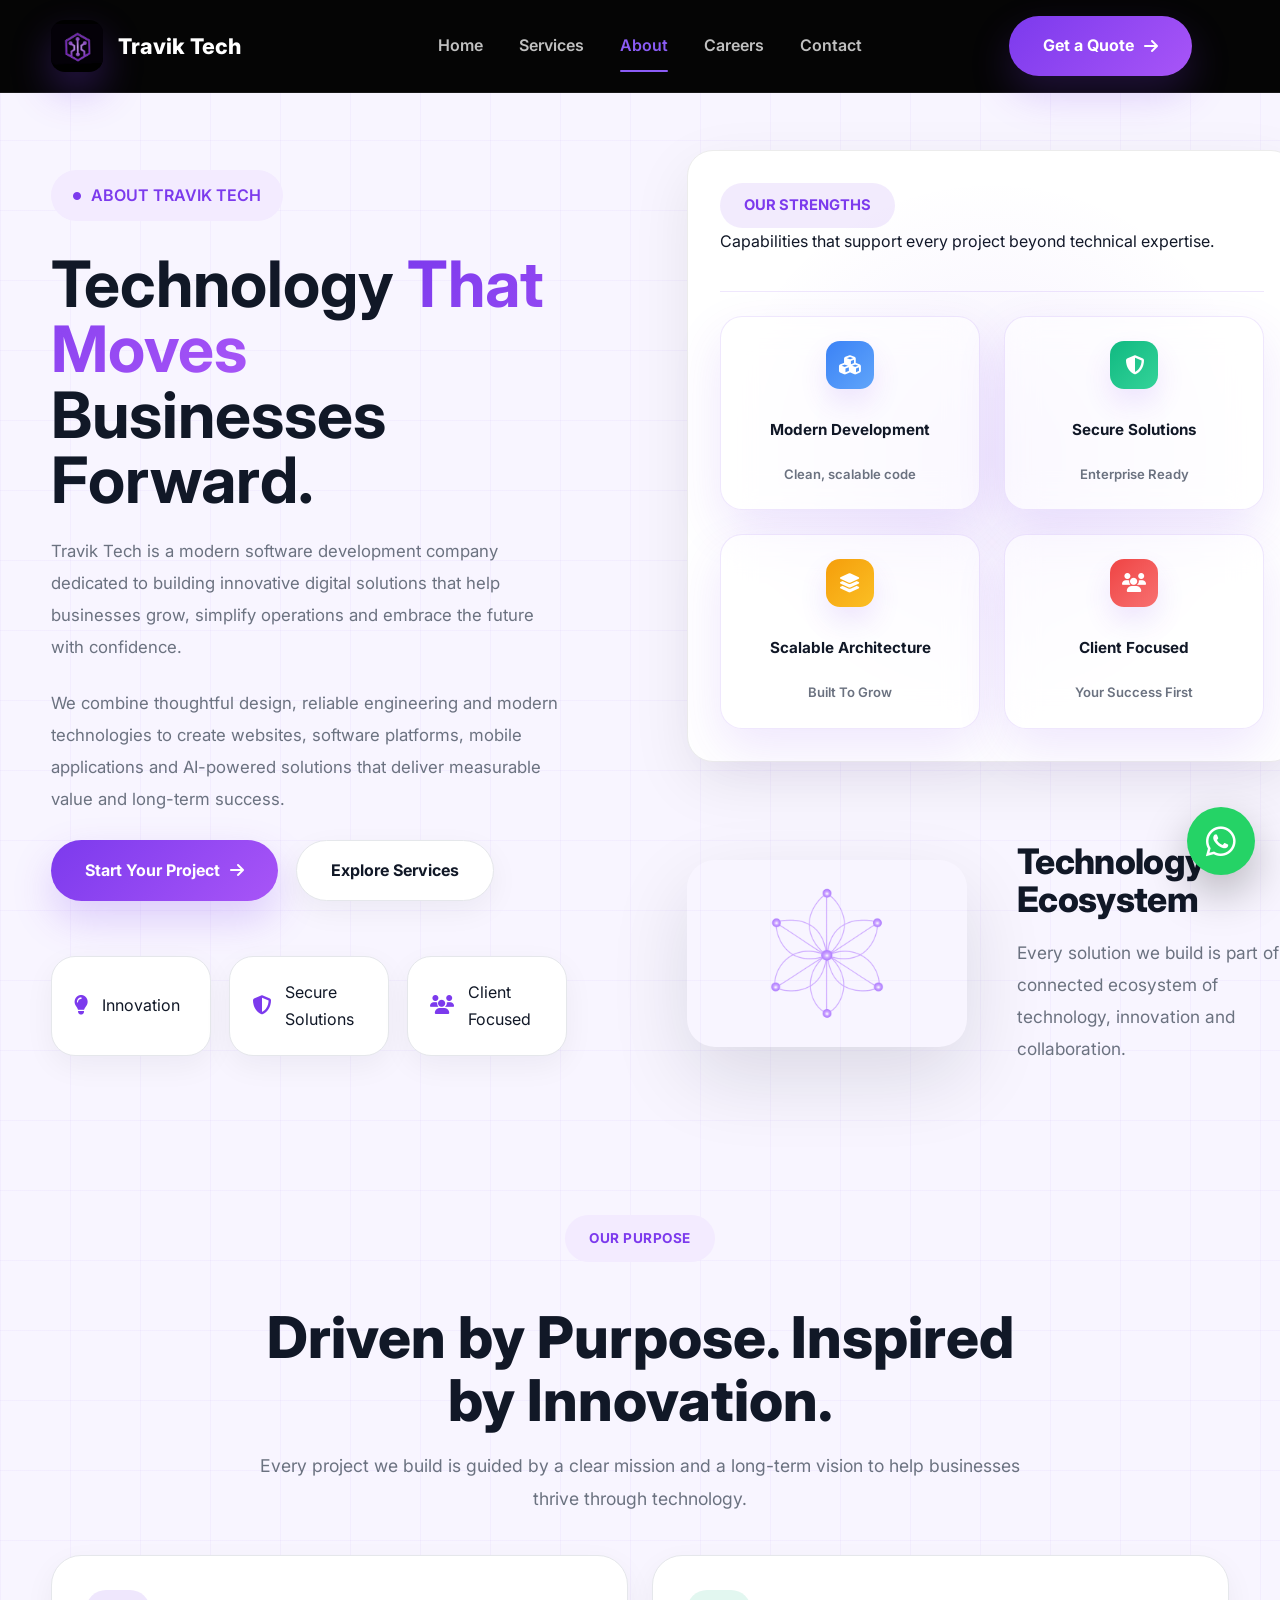
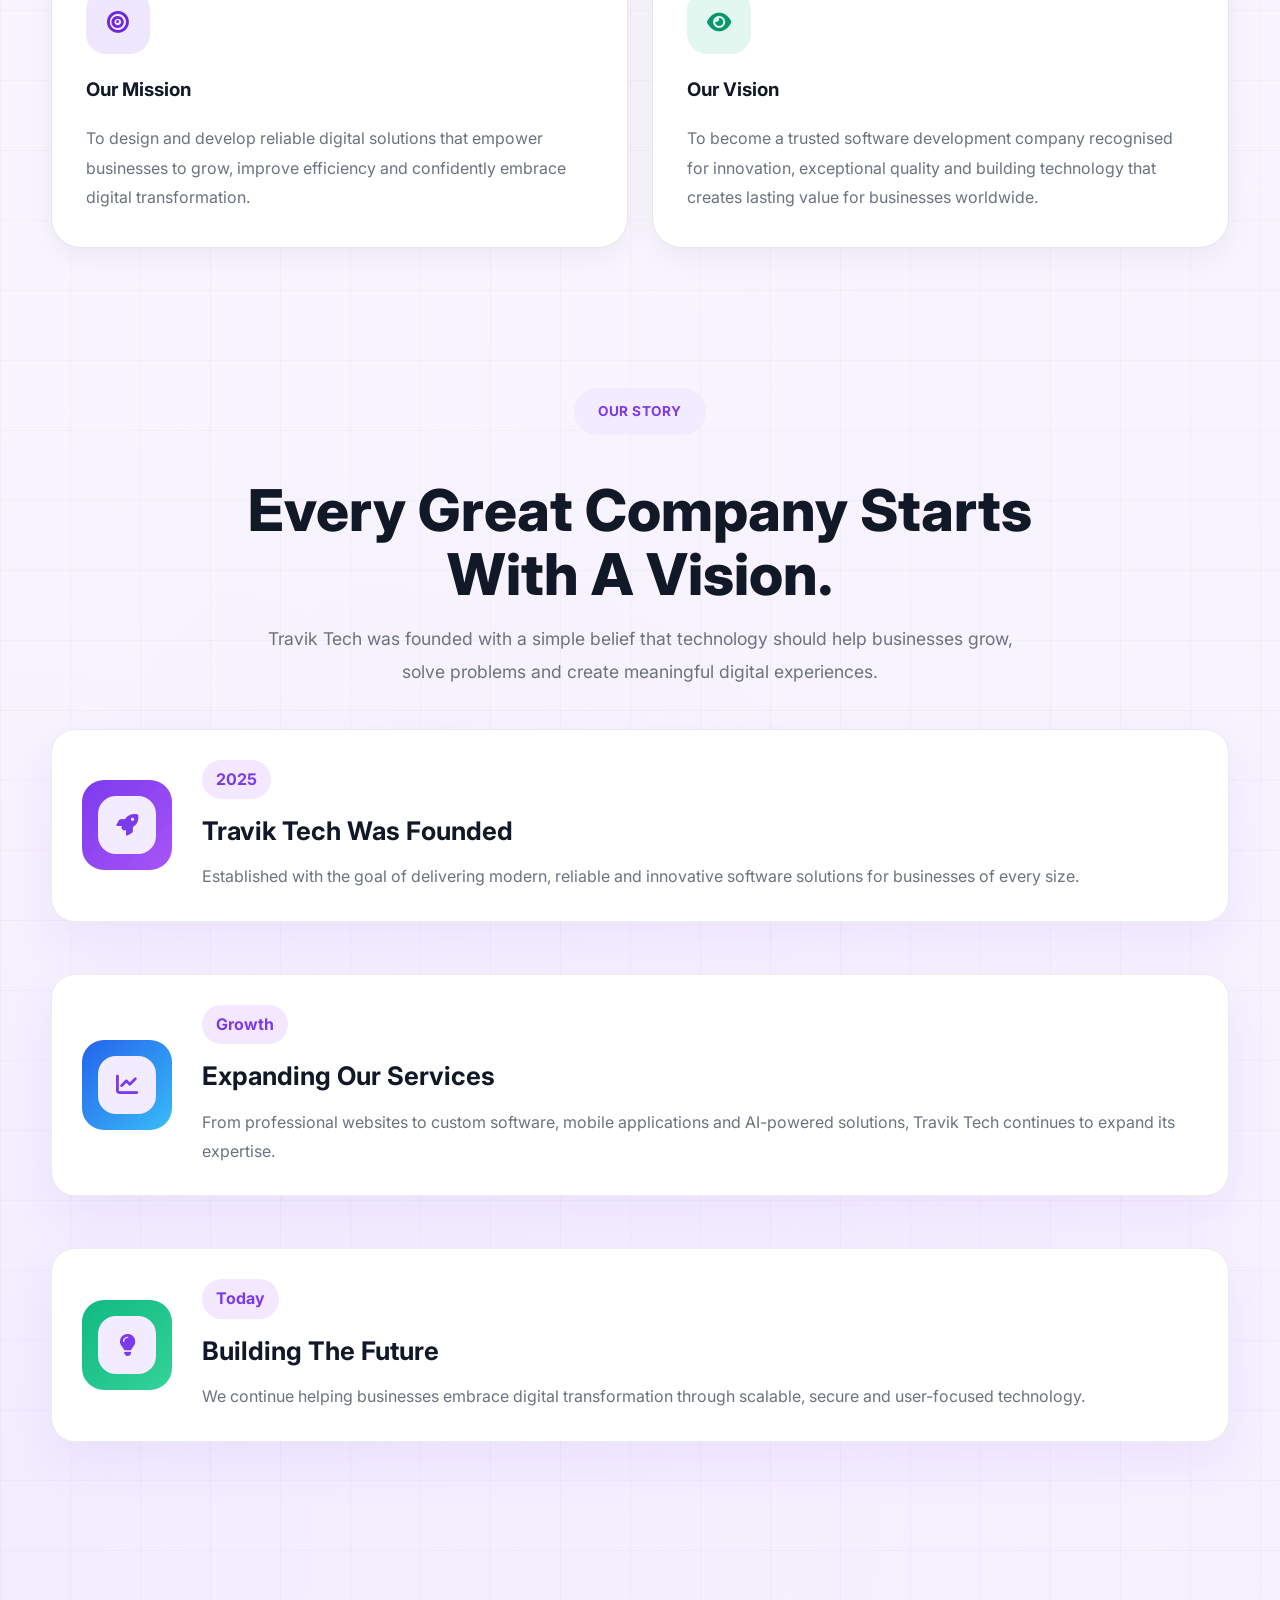
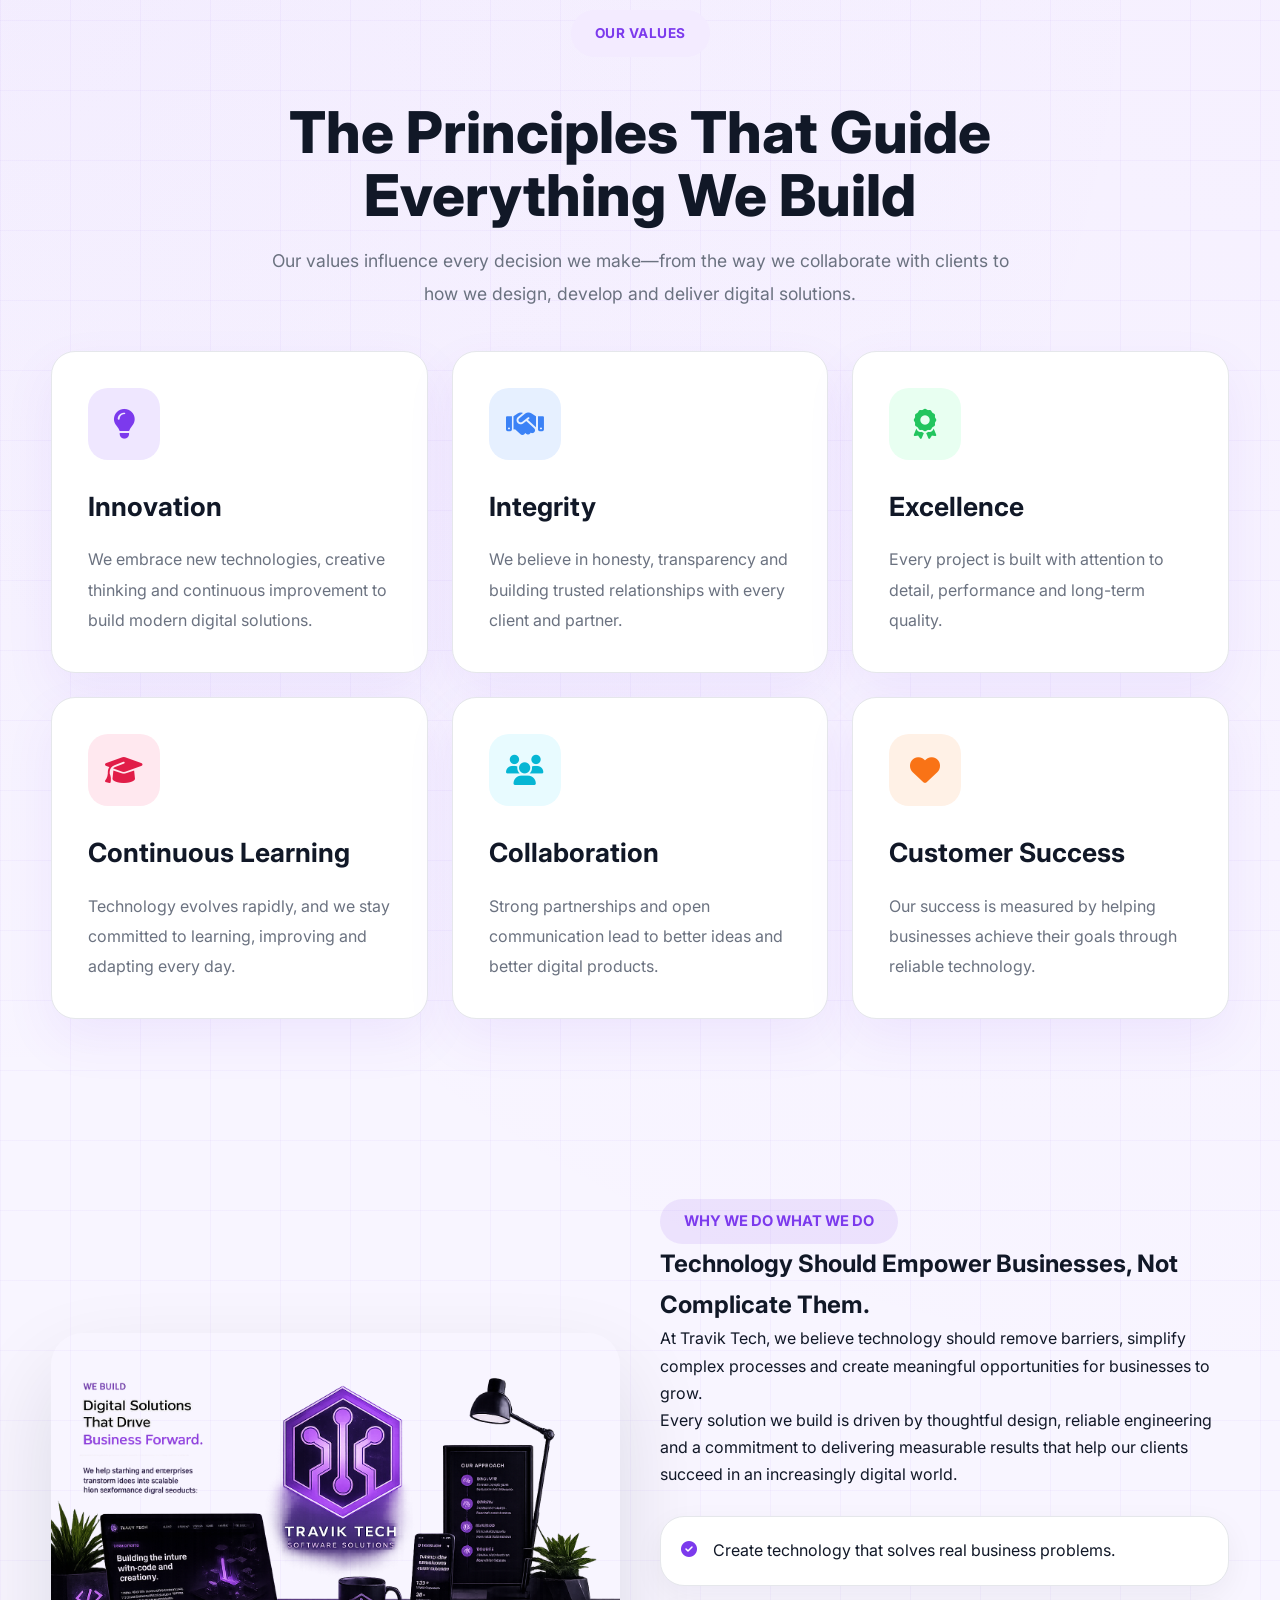
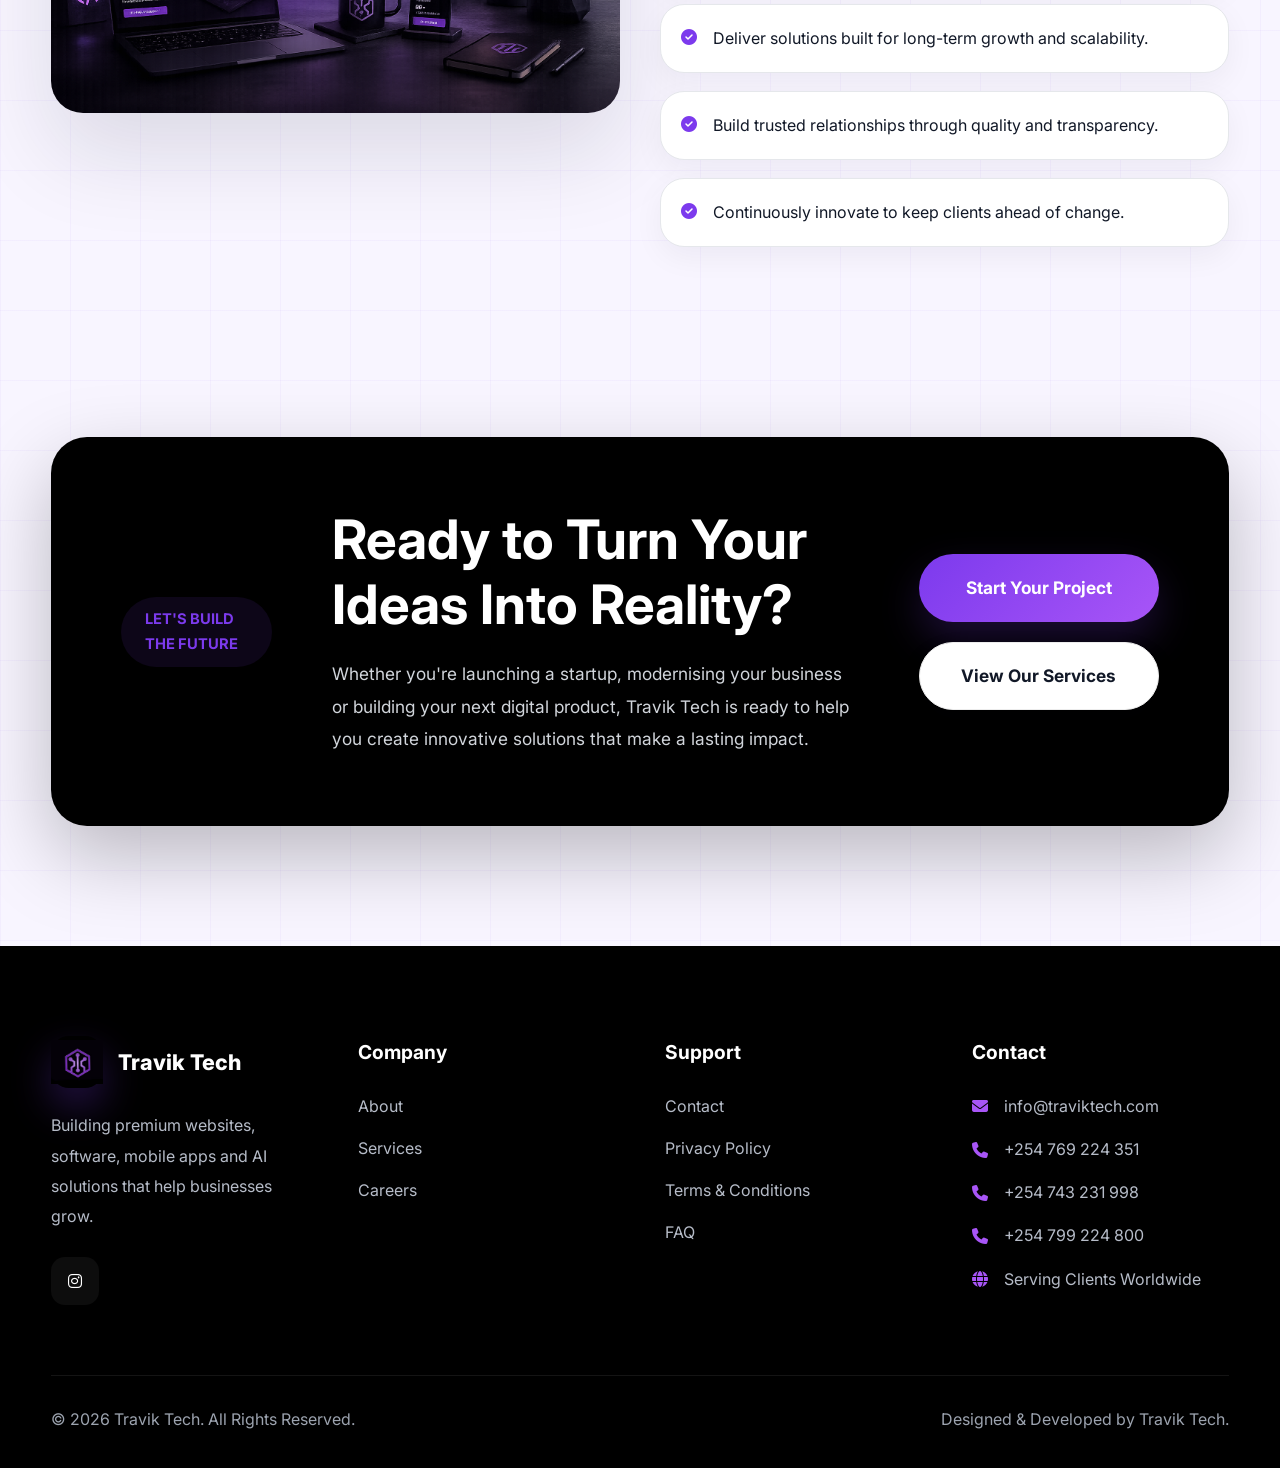
==== commit 92248992: "Update Travik Tech website" ====
--- a/about.html
+++ b/about.html
@@ -36,7 +36,7 @@
         <a href="index.html" class="brand">
 
             <span class="brand-mark">
-                <i class="fa-solid fa-code"></i>
+                 <img src="images/Logo.png" alt="Travik Tech Logo">
             </span>
 
             <span class="brand-text">
@@ -59,13 +59,24 @@
 
         </nav>
 
-        <a href="contact.html" class="button button-primary">
-
-            Get a Quote
-
-            <i class="fa-solid fa-arrow-right"></i>
-
-        </a>
+        <div class="header-buttons">
+
+            <a href="contact.html" class="button button-primary">
+
+                Get a Quote
+
+                <i class="fa-solid fa-arrow-right"></i>
+
+            </a>
+
+        </div>
+
+        <!-- Mobile hamburger -->
+        <button class="nav-toggle" type="button" aria-label="Open menu">
+
+            <i class="fa-solid fa-bars"></i>
+
+        </button>
 
     </div>
 
@@ -729,7 +740,7 @@
 
 <div class="brand-mark">
 
-<i class="fa-solid fa-code"></i>
+<img src="images/Logo.png" alt="Travik Tech Logo">
 
 </div>
 
--- a/css/styles.css
+++ b/css/styles.css
@@ -6544,4 +6544,1623 @@
         font-size:1.4rem;
     }
 
+}
+/* ================================
+   MOBILE RESPONSIVE FIX
+   ================================ */
+
+html,
+body {
+    width: 100%;
+    max-width: 100%;
+    overflow-x: hidden;
+}
+
+* {
+    box-sizing: border-box;
+}
+
+/* Prevent large sections from pushing outside the screen */
+main,
+section,
+footer,
+header {
+    max-width: 100%;
+}
+
+/* Mobile */
+@media (max-width: 768px) {
+
+    body {
+        width: 100%;
+        overflow-x: hidden;
+    }
+
+    .container {
+        width: 100%;
+        max-width: 100%;
+        padding-left: 20px;
+        padding-right: 20px;
+    }
+
+    /* Header */
+    header {
+        width: 100%;
+    }
+
+    /* Hero */
+    .hero {
+        width: 100%;
+        overflow: hidden;
+    }
+
+    .hero .container {
+        width: 100%;
+        padding: 70px 20px 40px;
+    }
+
+    /* Hero heading */
+    .hero h1 {
+        width: 100%;
+        max-width: 100%;
+        font-size: clamp(42px, 11vw, 64px);
+        line-height: 0.98;
+        letter-spacing: -2px;
+        word-wrap: break-word;
+        overflow-wrap: break-word;
+    }
+
+    /* Hero paragraph */
+    .hero p {
+        width: 100%;
+        max-width: 100%;
+        font-size: 18px;
+        line-height: 1.6;
+        margin-left: 0;
+        margin-right: 0;
+    }
+
+    /* Hero layout */
+    .hero-content {
+        width: 100%;
+        max-width: 100%;
+    }
+
+    .hero-grid {
+        display: flex;
+        flex-direction: column;
+        width: 100%;
+        gap: 40px;
+    }
+
+    /* Dashboard / hero visual */
+    .hero-dashboard,
+    .dashboard,
+    .dashboard-card {
+        width: 100%;
+        max-width: 100%;
+    }
+
+    /* Buttons */
+    .hero-buttons {
+        width: 100%;
+        display: flex;
+        flex-direction: column;
+        gap: 14px;
+    }
+
+    .hero-buttons a,
+    .hero-buttons button {
+        width: 100%;
+        max-width: 100%;
+    }
+
+    /* Images */
+    img {
+        max-width: 100%;
+        height: auto;
+    }
+
+    /* Cards */
+    .card,
+    .service-card,
+    .feature-card {
+        max-width: 100%;
+    }
+}
+
+/* Smaller phones */
+@media (max-width: 480px) {
+
+    .container {
+        padding-left: 16px;
+        padding-right: 16px;
+    }
+
+    .hero .container {
+        padding-left: 16px;
+        padding-right: 16px;
+        padding-top: 55px;
+    }
+
+    .hero h1 {
+        font-size: clamp(38px, 10.5vw, 52px);
+        line-height: 1;
+        letter-spacing: -1.5px;
+    }
+
+    .hero p {
+        font-size: 17px;
+        line-height: 1.55;
+    }
+}
+/* Mobile menu */
+@media (max-width: 768px) {
+    nav {
+        display: none;
+    }
+
+    nav.mobile-open {
+        display: flex;
+        flex-direction: column;
+        position: absolute;
+        top: 100%;
+        left: 0;
+        width: 100%;
+        padding: 20px;
+        background: #000;
+        z-index: 1000;
+    }
+
+    nav.mobile-open a {
+        display: block;
+        width: 100%;
+        padding: 15px 0;
+    }
+
+    .menu-toggle {
+        display: flex;
+        align-items: center;
+        justify-content: center;
+        cursor: pointer;
+    }
+}
+/* ==========================================
+   MOBILE RESPONSIVE FIX
+========================================== */
+
+* {
+    box-sizing: border-box;
+}
+
+html,
+body {
+    width: 100%;
+    max-width: 100%;
+    overflow-x: hidden;
+}
+
+img {
+    max-width: 100%;
+    height: auto;
+}
+
+/* Hamburger */
+.nav-toggle {
+    display: none;
+    border: none;
+    background: white;
+    width: 56px;
+    height: 56px;
+    border-radius: 16px;
+    align-items: center;
+    justify-content: center;
+    cursor: pointer;
+    font-size: 24px;
+}
+
+/* Mobile */
+@media (max-width: 768px) {
+
+    .container {
+        width: 100%;
+        max-width: 100%;
+        padding-left: 20px;
+        padding-right: 20px;
+    }
+
+    .site-header {
+        width: 100%;
+    }
+
+    .header-inner {
+        min-height: 82px;
+        width: 100%;
+    }
+
+    .brand {
+        min-width: 0;
+    }
+
+    .brand span {
+        white-space: nowrap;
+    }
+
+    .nav-menu {
+        display: none;
+        position: absolute;
+        top: 82px;
+        left: 20px;
+        right: 20px;
+        width: auto;
+        flex-direction: column;
+        background: #ffffff;
+        border-radius: 18px;
+        padding: 15px;
+        box-shadow: 0 15px 40px rgba(0, 0, 0, 0.15);
+        z-index: 9999;
+    }
+
+    .nav-menu.active {
+        display: flex;
+    }
+
+    .nav-menu.open a {
+    color: #111827 !important;
+    background: #ffffff !important;
+    opacity: 1 !important;
+    visibility: visible !important;
+    display: block !important;
+    text-decoration: none !important;
+}
+
+.nav-menu.open a:hover {
+    color: #7c3aed !important;
+}
+
+    .header-buttons {
+        display: none;
+    }
+
+    .nav-toggle {
+        display: flex;
+        flex-shrink: 0;
+        position: relative;
+        z-index: 10000;
+    }
+
+    /* HERO */
+
+    .hero {
+        width: 100%;
+        overflow: hidden;
+    }
+
+    .hero-grid {
+        display: flex;
+        flex-direction: column;
+        width: 100%;
+        gap: 40px;
+    }
+
+    .hero-content {
+        width: 100%;
+        max-width: 100%;
+        text-align: center;
+    }
+
+    .hero-badge {
+        display: inline-flex;
+        max-width: 100%;
+        font-size: 15px;
+        padding: 14px 20px;
+    }
+
+    .hero h1 {
+        width: 100%;
+        max-width: 100%;
+        font-size: clamp(42px, 11vw, 64px);
+        line-height: 1.05;
+        word-break: normal;
+        overflow-wrap: break-word;
+    }
+
+    .hero h1 span {
+        display: inline;
+    }
+
+    .hero-content > p {
+        width: 100%;
+        max-width: 100%;
+        font-size: 18px;
+        line-height: 1.7;
+    }
+
+    .hero-buttons {
+        width: 100%;
+        display: flex;
+        flex-direction: column;
+        gap: 14px;
+    }
+
+    .hero-buttons .button {
+        width: 100%;
+    }
+
+    .hero-stats {
+        width: 100%;
+        display: grid;
+        grid-template-columns: 1fr;
+        gap: 15px;
+    }
+
+    /* DASHBOARD */
+
+    .hero-dashboard {
+        width: 100%;
+        max-width: 100%;
+    }
+
+    .dashboard-window {
+        width: 100%;
+        max-width: 100%;
+    }
+
+    .dashboard-header {
+        flex-direction: column;
+        align-items: flex-start;
+        gap: 15px;
+    }
+
+    .metric-grid {
+        grid-template-columns: 1fr 1fr;
+        gap: 12px;
+    }
+
+    .metric-card {
+        min-width: 0;
+        padding: 18px;
+    }
+
+    .metric-card h2 {
+        font-size: 25px;
+    }
+
+    .dashboard-bottom {
+        grid-template-columns: 1fr;
+    }
+
+    /* GENERAL SECTIONS */
+
+    .section-head {
+        width: 100%;
+        max-width: 100%;
+    }
+
+    .section-head h2 {
+        font-size: clamp(34px, 9vw, 48px);
+        line-height: 1.1;
+    }
+
+    .section-head p {
+        font-size: 17px;
+        line-height: 1.6;
+    }
+
+    .services-grid {
+        grid-template-columns: 1fr;
+    }
+
+    .why-grid {
+        grid-template-columns: 1fr;
+    }
+
+    .trusted-grid {
+        grid-template-columns: repeat(2, 1fr);
+    }
+
+    .process-timeline {
+        width: 100%;
+    }
+
+    .process-card {
+        width: 100%;
+        max-width: 100%;
+    }
+
+    .cta-panel {
+        flex-direction: column;
+        text-align: center;
+        gap: 30px;
+    }
+
+    .cta-buttons {
+        width: 100%;
+        flex-direction: column;
+    }
+
+    .cta-buttons .button {
+        width: 100%;
+    }
+
+    /* FOOTER */
+
+    .footer-grid {
+        grid-template-columns: 1fr;
+        gap: 35px;
+    }
+
+}
+
+/* Smaller phones */
+@media (max-width: 480px) {
+
+    .container {
+        padding-left: 16px;
+        padding-right: 16px;
+    }
+
+    .brand-mark {
+        width: 52px;
+        height: 52px;
+    }
+
+    .brand span {
+        font-size: 20px;
+    }
+
+    .nav-toggle {
+        width: 52px;
+        height: 52px;
+    }
+
+    .hero h1 {
+        font-size: 43px;
+    }
+
+    .hero-content > p {
+        font-size: 17px;
+    }
+
+    .metric-grid {
+        grid-template-columns: 1fr;
+    }
+
+    .trusted-grid {
+        grid-template-columns: 1fr 1fr;
+    }
+
+}
+/* ==========================================
+   MOBILE NAVIGATION FIX
+========================================== */
+
+.nav-toggle {
+    display: none;
+}
+
+@media (max-width: 768px) {
+
+    .nav-toggle {
+        display: flex;
+        align-items: center;
+        justify-content: center;
+        width: 64px;
+        height: 64px;
+        border: none;
+        border-radius: 16px;
+        background: white;
+        cursor: pointer;
+        font-size: 28px;
+        color: #7c3aed;
+        z-index: 1001;
+    }
+
+    .nav-menu {
+        display: none;
+        position: absolute;
+        top: 100%;
+        left: 0;
+        right: 0;
+        width: 100%;
+        background: #ffffff;
+        padding: 20px;
+        box-shadow: 0 10px 30px rgba(0,0,0,0.1);
+        z-index: 1000;
+    }
+
+    .nav-menu.active {
+        display: flex;
+        flex-direction: column;
+        gap: 10px;
+    }
+
+    .nav-menu a {
+        display: block;
+        width: 100%;
+        padding: 16px;
+        text-align: center;
+        border-radius: 12px;
+        text-decoration: none;
+    }
+}
+.nav-toggle {
+    display: none;
+}
+
+@media (max-width: 768px) {
+
+    .nav-toggle {
+        display: flex;
+        align-items: center;
+        justify-content: center;
+        width: 64px;
+        height: 64px;
+        border: none;
+        border-radius: 16px;
+        background: #ffffff;
+        color: #7c3aed;
+        font-size: 28px;
+        cursor: pointer;
+        position: relative;
+        z-index: 1001;
+    }
+
+    .nav-menu {
+        display: none;
+        position: absolute;
+        top: 100%;
+        left: 0;
+        width: 100%;
+        background: #ffffff;
+        padding: 20px;
+        flex-direction: column;
+        gap: 10px;
+        z-index: 1000;
+    }
+
+    .nav-menu.active {
+        display: flex;
+    }
+
+    .nav-menu a {
+        width: 100%;
+        padding: 15px;
+        text-align: center;
+    }
+}
+@media (max-width: 768px) {
+
+    .nav-toggle {
+        display: flex;
+        align-items: center;
+        justify-content: center;
+        position: relative;
+        z-index: 9999;
+        cursor: pointer;
+        pointer-events: auto;
+    }
+
+    .nav-menu {
+        display: none;
+        position: absolute;
+        top: 100%;
+        left: 0;
+        width: 100%;
+        background: #fff;
+        padding: 20px;
+        z-index: 9998;
+        flex-direction: column;
+        gap: 10px;
+    }
+
+    .nav-menu.open {
+        display: flex;
+    }
+
+    .nav-menu a {
+        display: block;
+        width: 100%;
+        padding: 15px;
+        text-align: center;
+    }
+}
+/* ==========================================
+   MOBILE MENU
+========================================== */
+
+@media (max-width: 768px) {
+
+    .site-header {
+        position: relative;
+        z-index: 10000;
+        background: #000000;
+    }
+
+    .header-inner {
+        position: relative;
+    }
+
+    /* Hamburger - far right */
+    .nav-toggle {
+        display: flex !important;
+        align-items: center;
+        justify-content: center;
+
+        position: absolute !important;
+        right: 20px !important;
+        left: auto !important;
+        top: 50%;
+        transform: translateY(-50%);
+
+        width: 64px;
+        height: 64px;
+
+        background: #ffffff;
+        border: none;
+        border-radius: 18px;
+
+        cursor: pointer;
+        z-index: 10001;
+    }
+
+    .nav-toggle i {
+        color: #7c3aed;
+        font-size: 28px;
+        pointer-events: none;
+    }
+
+    /* Mobile dropdown */
+    .nav-menu {
+        position: absolute !important;
+        top: 100%;
+        left: 0 !important;
+        right: 0 !important;
+
+        width: 100% !important;
+
+        display: none !important;
+        flex-direction: column;
+
+        background: #000000 !important;
+
+        padding: 10px 20px 20px !important;
+        margin: 0 !important;
+
+        z-index: 10000;
+    }
+
+    /* Open menu */
+    .nav-menu.open,
+    .nav-menu.active {
+        display: flex !important;
+    }
+
+    /* Menu links */
+    .nav-menu a {
+        display: block !important;
+
+        width: 100% !important;
+        box-sizing: border-box;
+
+        padding: 18px 15px !important;
+
+        background: #000000 !important;
+        color: #ffffff !important;
+
+        text-align: center !important;
+        text-decoration: none !important;
+
+        opacity: 1 !important;
+        visibility: visible !important;
+
+        cursor: pointer;
+    }
+
+    /* Active link */
+    .nav-menu a.active {
+        color: #a855f7 !important;
+    }
+
+    /* Hover */
+    .nav-menu a:hover {
+        color: #a855f7 !important;
+        background: #000000 !important;
+    }
+
+    /* Hide Get a Quote in header */
+    .header-buttons {
+        display: none !important;
+    }
+}
+/* ==========================================
+   MOBILE MENU - BLACK FIX
+========================================== */
+
+@media (max-width: 768px) {
+
+    .nav-menu.open,
+    .nav-menu.active {
+        background: #000000 !important;
+        background-color: #000000 !important;
+    }
+
+    .nav-menu.open > a,
+    .nav-menu.active > a {
+        background: #000000 !important;
+        background-color: #000000 !important;
+
+        color: #ffffff !important;
+
+        opacity: 1 !important;
+        visibility: visible !important;
+
+        display: block !important;
+        width: 100% !important;
+        box-sizing: border-box !important;
+
+        border: none !important;
+        border-bottom: 1px solid #333333 !important;
+    }
+
+    .nav-menu.open > a.active,
+    .nav-menu.active > a.active {
+        background: #000000 !important;
+        background-color: #000000 !important;
+        color: #a855f7 !important;
+    }
+
+    .nav-menu.open > a:hover,
+    .nav-menu.active > a:hover {
+        background: #000000 !important;
+        background-color: #000000 !important;
+        color: #a855f7 !important;
+    }
+}
+/* ==========================================
+   MOBILE HEADER FINAL POSITION
+========================================== */
+
+@media (max-width: 768px) {
+
+    .header-inner {
+        display: flex !important;
+        align-items: center !important;
+        width: 100% !important;
+    }
+
+    /* Travik Tech stays on the left */
+    .brand {
+        flex-shrink: 0 !important;
+    }
+
+    /* Get a Quote in the middle */
+    .header-buttons {
+        position: absolute !important;
+        left: 50% !important;
+        transform: translateX(-50%) !important;
+
+        display: flex !important;
+        margin: 0 !important;
+    }
+
+    .header-buttons .button {
+        display: flex !important;
+        align-items: center !important;
+        justify-content: center !important;
+
+        padding: 12px 16px !important;
+        font-size: 13px !important;
+
+        white-space: nowrap !important;
+    }
+
+    /* Hamburger stays at the far right */
+    .nav-toggle {
+        display: flex !important;
+
+        margin-left: auto !important;
+        margin-right: 0 !important;
+
+        width: 56px !important;
+        height: 56px !important;
+
+        flex-shrink: 0 !important;
+
+        align-items: center !important;
+        justify-content: center !important;
+
+        background: #ffffff !important;
+        border: none !important;
+        border-radius: 16px !important;
+
+        z-index: 10001 !important;
+    }
+
+    .nav-toggle i {
+        color: #7c3aed !important;
+        font-size: 25px !important;
+    }
+}
+/* ==========================================
+   MOBILE GET A QUOTE BUTTON - NO ARROW
+========================================== */
+
+@media (max-width: 768px) {
+
+    .header-buttons {
+        display: flex !important;
+        align-items: center;
+        justify-content: center;
+
+        position: absolute;
+        left: 50%;
+        transform: translateX(-50%);
+
+        margin: 0 !important;
+    }
+
+    .header-buttons .button {
+        white-space: nowrap;
+    }
+
+    /* Hide arrow inside Get a Quote */
+    .header-buttons .button i {
+        display: none !important;
+    }
+
+    /* Keep hamburger on the far right */
+    .nav-toggle {
+        position: relative !important;
+        margin-left: auto !important;
+    }
+}
+/* ==========================================
+   FINAL MOBILE HEADER POSITION
+   Get a Quote centered between logo and hamburger
+========================================== */
+
+@media (max-width: 768px) {
+
+    .site-header .header-inner {
+        position: relative !important;
+        display: flex !important;
+        align-items: center !important;
+    }
+
+    /* Travik Tech stays on the left */
+    .site-header .brand {
+        flex-shrink: 0 !important;
+    }
+
+    /* Get a Quote */
+    .site-header .header-buttons {
+        display: block !important;
+
+        position: absolute !important;
+
+        /* Move it into the space between logo and hamburger */
+        left: 58% !important;
+        top: 50% !important;
+
+        transform: translate(-50%, -50%) !important;
+
+        margin: 0 !important;
+
+        z-index: 10001 !important;
+    }
+
+    .site-header .header-buttons .button {
+        display: flex !important;
+        align-items: center !important;
+        justify-content: center !important;
+
+        white-space: nowrap !important;
+
+        padding: 14px 20px !important;
+        font-size: 14px !important;
+    }
+
+    /* Hamburger stays completely on the far right */
+    .site-header .nav-toggle {
+        display: flex !important;
+
+        margin-left: auto !important;
+
+        position: relative !important;
+
+        z-index: 10002 !important;
+    }
+
+    /* Completely remove the arrow from Get a Quote */
+    .site-header .header-buttons .button i {
+        display: none !important;
+    }
+}
+/* ==========================================
+   FINAL MOBILE HEADER ALIGNMENT
+========================================== */
+
+@media (max-width: 768px) {
+
+    .site-header .header-inner {
+        height: 82px !important;
+        display: flex !important;
+        align-items: center !important;
+        position: relative !important;
+    }
+
+    /* Travik Tech */
+    .site-header .brand {
+        display: flex !important;
+        align-items: center !important;
+        height: 56px !important;
+        margin: 0 !important;
+    }
+
+    /* Get a Quote */
+    .site-header .header-buttons {
+        top: 50% !important;
+        transform: translate(-50%, -50%) !important;
+        margin: 0 !important;
+    }
+
+    .site-header .header-buttons .button {
+        height: 56px !important;
+        display: flex !important;
+        align-items: center !important;
+        justify-content: center !important;
+    }
+
+    /* Hamburger */
+    .site-header .nav-toggle {
+        width: 56px !important;
+        height: 56px !important;
+        display: flex !important;
+        align-items: center !important;
+        justify-content: center !important;
+        margin: 0 0 0 auto !important;
+    }
+}/* ==========================================
+   FINAL MOBILE HEADER VERTICAL ALIGNMENT
+========================================== */
+
+@media (max-width: 768px) {
+
+    .site-header .header-inner {
+        display: flex !important;
+        align-items: center !important;
+    }
+
+    /* Travik Tech */
+    .site-header .brand {
+        position: relative !important;
+        top: 0 !important;
+        transform: none !important;
+        display: flex !important;
+        align-items: center !important;
+    }
+
+    /* Get a Quote */
+    .site-header .header-buttons {
+        top: 50% !important;
+        transform: translate(-50%, -50%) !important;
+        margin: 0 !important;
+    }
+
+    .site-header .header-buttons .button {
+        position: relative !important;
+        top: 0 !important;
+        transform: none !important;
+        height: 56px !important;
+        display: flex !important;
+        align-items: center !important;
+        justify-content: center !important;
+    }
+
+    /* Hamburger */
+    .site-header .nav-toggle {
+        position: relative !important;
+        top: 0 !important;
+        transform: none !important;
+
+        width: 56px !important;
+        height: 56px !important;
+
+        margin-top: 0 !important;
+        margin-bottom: 0 !important;
+
+        display: flex !important;
+        align-items: center !important;
+        justify-content: center !important;
+    }
+
+}
+/* ==========================================
+   ABOUT PAGE - MOBILE FIX
+========================================== */
+
+@media (max-width: 768px) {
+
+    /* Give the About page content proper space below header */
+    body:has(.about-hero) .about-hero {
+        padding-top: 70px !important;
+    }
+
+    /* Keep About page hero inside the screen */
+    body:has(.about-hero) .about-hero .container {
+        width: 100% !important;
+        max-width: 100% !important;
+        padding-left: 16px !important;
+        padding-right: 16px !important;
+        box-sizing: border-box !important;
+    }
+
+    /* Prevent About heading from being cut off */
+    body:has(.about-hero) .about-hero h1 {
+        font-size: 44px !important;
+        line-height: 1.08 !important;
+        width: 100% !important;
+        max-width: 100% !important;
+        margin-left: 0 !important;
+        margin-right: 0 !important;
+    }
+
+    /* About paragraph */
+    body:has(.about-hero) .about-hero p {
+        width: 100% !important;
+        max-width: 100% !important;
+    }
+
+}
+/* ==========================================
+   ABOUT CTA - MOBILE SPACING
+   ========================================== */
+
+@media (max-width: 768px) {
+
+    .about-cta {
+        padding-bottom: 40px !important;
+    }
+
+    .about-cta h2 {
+        margin-bottom: 20px !important;
+    }
+
+    .about-cta p {
+        margin-bottom: 28px !important;
+    }
+
+    .about-cta .button {
+        margin-top: 0 !important;
+    }
+
+}
+/* ==========================================
+   ABOUT PAGE - MOBILE TEXT FIX
+   ========================================== */
+
+@media (max-width: 768px) {
+
+    .about-hero {
+        overflow: hidden !important;
+    }
+
+    .about-hero h1,
+    .about-hero p {
+        width: 100% !important;
+        max-width: 100% !important;
+        box-sizing: border-box !important;
+    }
+
+    .about-hero h1 {
+        font-size: 44px !important;
+        line-height: 1.08 !important;
+        word-wrap: break-word !important;
+        overflow-wrap: break-word !important;
+    }
+
+    .about-hero p {
+        font-size: 18px !important;
+        line-height: 1.6 !important;
+        overflow-wrap: break-word !important;
+    }
+
+}
+/* ==========================================
+   FINAL MOBILE FIX - ABOUT PAGE
+   ========================================== */
+
+@media (max-width: 768px) {
+
+    .about-hero,
+    .about-hero .container,
+    .about-hero-content {
+        width: 100% !important;
+        max-width: 100% !important;
+        min-width: 0 !important;
+        box-sizing: border-box !important;
+        overflow: hidden !important;
+    }
+
+    .about-hero .container {
+        padding-left: 16px !important;
+        padding-right: 16px !important;
+    }
+
+    .about-hero h1 {
+        width: 100% !important;
+        max-width: 100% !important;
+        min-width: 0 !important;
+        box-sizing: border-box !important;
+        overflow-wrap: anywhere !important;
+        word-break: normal !important;
+    }
+
+    .about-hero p {
+        width: 100% !important;
+        max-width: 100% !important;
+        min-width: 0 !important;
+        box-sizing: border-box !important;
+        overflow-wrap: anywhere !important;
+        word-break: normal !important;
+    }
+
+}
+/* ==========================================
+   ABOUT PAGE - FIX MOBILE OVERFLOW
+   ========================================== */
+
+@media (max-width: 768px) {
+
+    /* Make the About layout fit the screen */
+    .about-hero-grid {
+        display: block !important;
+        width: 100% !important;
+        max-width: 100% !important;
+        min-width: 0 !important;
+        box-sizing: border-box !important;
+    }
+
+    /* Make the left content fit inside the grid */
+    .about-content {
+        width: 100% !important;
+        max-width: 100% !important;
+        min-width: 0 !important;
+        box-sizing: border-box !important;
+    }
+
+    /* Stop the About heading from creating horizontal overflow */
+    .about-content h1 {
+        width: 100% !important;
+        max-width: 100% !important;
+        min-width: 0 !important;
+        box-sizing: border-box !important;
+        overflow-wrap: break-word !important;
+    }
+
+    /* Keep paragraphs inside the screen */
+    .about-content p {
+        width: 100% !important;
+        max-width: 100% !important;
+        min-width: 0 !important;
+        box-sizing: border-box !important;
+        overflow-wrap: break-word !important;
+    }
+
+    /* Make the main container fit the phone */
+    .about-hero .container {
+        width: 100% !important;
+        max-width: 100% !important;
+        min-width: 0 !important;
+        box-sizing: border-box !important;
+        padding-left: 16px !important;
+        padding-right: 16px !important;
+    }
+
+}
+/* =========================================================
+   ABOUT PAGE - MOBILE FIX
+========================================================= */
+
+@media (max-width: 768px) {
+
+    /* Keep the whole About hero inside the phone */
+    .about-hero,
+    .about-hero .container,
+    .about-hero-grid,
+    .about-content,
+    .about-right,
+    .about-dashboard,
+    .technology-ecosystem {
+        width: 100% !important;
+        max-width: 100% !important;
+        min-width: 0 !important;
+        box-sizing: border-box !important;
+    }
+
+    .about-hero .container {
+        padding-left: 16px !important;
+        padding-right: 16px !important;
+    }
+
+    /* Main About layout becomes one column */
+    .about-hero-grid {
+        display: flex !important;
+        flex-direction: column !important;
+        gap: 30px !important;
+    }
+
+    /* About text */
+    .about-content {
+        overflow: hidden !important;
+    }
+
+    .about-hero h1 {
+        width: 100% !important;
+        max-width: 100% !important;
+        font-size: 44px !important;
+        line-height: 1.08 !important;
+        overflow-wrap: break-word !important;
+        word-wrap: break-word !important;
+    }
+
+    .about-hero p {
+        width: 100% !important;
+        max-width: 100% !important;
+        overflow-wrap: break-word !important;
+        word-wrap: break-word !important;
+    }
+
+    /* Buttons stay inside the screen */
+    .about-hero .hero-buttons {
+        width: 100% !important;
+        max-width: 100% !important;
+    }
+
+    .about-hero .hero-buttons .button {
+        width: 100% !important;
+        max-width: 100% !important;
+        box-sizing: border-box !important;
+    }
+
+    /* Strengths section */
+    .dashboard-cards {
+        display: grid !important;
+        grid-template-columns: repeat(2, minmax(0, 1fr)) !important;
+        gap: 16px !important;
+        width: 100% !important;
+        max-width: 100% !important;
+    }
+
+    /* IMPORTANT: prevents cards from being cut on the right */
+    .dashboard-card {
+        width: 100% !important;
+        min-width: 0 !important;
+        max-width: 100% !important;
+        box-sizing: border-box !important;
+        overflow: hidden !important;
+    }
+
+    .dashboard-card strong,
+    .dashboard-card small {
+        display: block !important;
+        max-width: 100% !important;
+        overflow-wrap: break-word !important;
+        word-wrap: break-word !important;
+    }
+
+    /* Technology Ecosystem */
+    .technology-ecosystem {
+        overflow: hidden !important;
+    }
+
+    .ecosystem-content {
+        width: 100% !important;
+        max-width: 100% !important;
+        min-width: 0 !important;
+        box-sizing: border-box !important;
+    }
+
+    .ecosystem-image {
+        width: 100% !important;
+        max-width: 100% !important;
+        overflow: hidden !important;
+    }
+
+    .ecosystem-image img {
+        display: block !important;
+        width: 100% !important;
+        max-width: 100% !important;
+        height: auto !important;
+        box-sizing: border-box !important;
+    }
+}
+/* =========================================================
+   CAREERS PAGE - MOBILE ONLY
+   Keep desktop layout exactly as it is
+========================================================= */
+
+@media screen and (max-width: 768px) {
+
+    /* Careers hero becomes a single vertical column */
+    .careers-hero-grid {
+        display: flex !important;
+        flex-direction: column !important;
+        align-items: stretch !important;
+        width: 100% !important;
+        max-width: 100% !important;
+        gap: 0 !important;
+    }
+
+    /* Text section */
+    .careers-hero-content {
+        width: 100% !important;
+        max-width: 100% !important;
+        flex: none !important;
+        order: 1 !important;
+        box-sizing: border-box !important;
+    }
+
+    /* Make paragraph finish before dashboard */
+    .careers-hero-content p {
+        width: 100% !important;
+        max-width: 100% !important;
+        box-sizing: border-box !important;
+        display: block !important;
+        margin-bottom: 30px !important;
+    }
+
+    /* Dashboard MUST be underneath */
+    .career-dashboard {
+        order: 2 !important;
+
+        display: block !important;
+
+        width: 100% !important;
+        max-width: 100% !important;
+        min-width: 0 !important;
+
+        margin: 30px 0 0 0 !important;
+        padding: 0 !important;
+
+        position: relative !important;
+        top: auto !important;
+        right: auto !important;
+        bottom: auto !important;
+        left: auto !important;
+
+        transform: none !important;
+        float: none !important;
+        clear: both !important;
+
+        grid-column: auto !important;
+        grid-row: auto !important;
+
+        box-sizing: border-box !important;
+    }
+
+    /* Dashboard itself must not create a side-by-side layout */
+    .career-dashboard .dashboard-cards {
+        width: 100% !important;
+        max-width: 100% !important;
+        box-sizing: border-box !important;
+    }
+
+}
+/* =========================================================
+   CAREERS PAGE - MOBILE LAYOUT FIX
+   Keeps desktop layout unchanged
+========================================================= */
+
+@media screen and (max-width: 768px) {
+
+    /* Force the Careers hero into one column */
+    .careers-hero .hero-grid {
+        display: flex !important;
+        flex-direction: column !important;
+        align-items: stretch !important;
+        width: 100% !important;
+        max-width: 100% !important;
+    }
+
+    /* Left text/content stays first */
+    .careers-hero .hero-content {
+        width: 100% !important;
+        max-width: 100% !important;
+        min-width: 0 !important;
+        flex: none !important;
+    }
+
+    /* Career dashboard moves BELOW the paragraph */
+    .careers-hero .career-dashboard {
+        position: static !important;
+        width: 100% !important;
+        max-width: 100% !important;
+        min-width: 0 !important;
+        margin-top: 40px !important;
+        margin-left: 0 !important;
+        margin-right: 0 !important;
+        transform: none !important;
+        float: none !important;
+        clear: both !important;
+        grid-column: auto !important;
+        grid-row: auto !important;
+        order: 2 !important;
+        box-sizing: border-box !important;
+    }
+
+    /* Make sure the dashboard itself doesn't overflow */
+    .careers-hero .career-dashboard *,
+    .careers-hero .career-dashboard {
+        max-width: 100% !important;
+        box-sizing: border-box !important;
+    }
+}
+/* =========================================================
+   MOBILE HERO POSITION - ALL PAGES
+   Desktop is NOT affected
+========================================================= */
+
+@media screen and (max-width: 768px) {
+
+    main > .hero {
+        margin-top: 0 !important;
+        padding-top: 40px !important;
+    }
+
+    main > .hero .container {
+        padding-top: 0 !important;
+    }
+
+}
+/* ==========================================
+   TRAVIK TECH ORIGINAL LOGO
+========================================== */
+
+.brand-mark img {
+    width: 100%;
+    height: 100%;
+    object-fit: contain;
+    display: block;
+}
+/* ==========================================
+   FINAL LOGO OVERRIDE
+   This overrides all previous logo styles
+========================================== */
+
+.brand-mark {
+    width: 52px !important;
+    height: 52px !important;
+    min-width: 52px !important;
+    min-height: 52px !important;
+    max-width: 52px !important;
+    max-height: 52px !important;
+
+    display: flex !important;
+    align-items: center !important;
+    justify-content: center !important;
+
+    background: transparent !important;
+    padding: 0 !important;
+    margin: 0 !important;
+    border: none !important;
+
+    overflow: visible !important;
+    flex-shrink: 0 !important;
+}
+
+.brand-mark img {
+    display: block !important;
+
+    width: 52px !important;
+    height: 52px !important;
+    min-width: 52px !important;
+    min-height: 52px !important;
+    max-width: 52px !important;
+    max-height: 52px !important;
+
+    object-fit: contain !important;
+    visibility: visible !important;
+    opacity: 1 !important;
+}
+/* ==========================================
+   FORCE TRAVIK TECH LOGO
+   ========================================== */
+
+.site-header .brand-mark {
+    width: 52px !important;
+    height: 52px !important;
+    min-width: 52px !important;
+    min-height: 52px !important;
+
+    display: flex !important;
+    align-items: center !important;
+    justify-content: center !important;
+
+    background: #000 !important;
+    border-radius: 14px !important;
+    overflow: hidden !important;
+    padding: 0 !important;
+}
+
+.site-header .brand-mark i {
+    display: none !important;
+}
+
+.site-header .brand-mark::after {
+    content: "" !important;
+
+    display: block !important;
+
+    width: 100% !important;
+    height: 100% !important;
+
+    background-image: url("../images/Logo.png") !important;
+    background-size: contain !important;
+    background-position: center !important;
+    background-repeat: no-repeat !important;
+}
+/* ==========================================
+   MOBILE FOOTER
+   ========================================== */
+
+@media screen and (max-width: 768px) {
+
+    footer,
+    .site-footer {
+        width: 100% !important;
+        max-width: 100% !important;
+        box-sizing: border-box !important;
+        overflow: hidden !important;
+    }
+
+    footer .container,
+    .site-footer .container {
+        width: 100% !important;
+        max-width: 100% !important;
+        padding-left: 20px !important;
+        padding-right: 20px !important;
+        box-sizing: border-box !important;
+    }
+
+    footer * ,
+    .site-footer * {
+        max-width: 100% !important;
+        box-sizing: border-box !important;
+        overflow-wrap: break-word !important;
+    }
+
+    footer .footer-inner,
+    .site-footer .footer-inner {
+        width: 100% !important;
+        max-width: 100% !important;
+    }
+
+    footer .footer-content,
+    .site-footer .footer-content {
+        width: 100% !important;
+        max-width: 100% !important;
+    }
+
+}
+@media screen and (max-width: 768px) {
+
+    footer .brand-mark i,
+    .site-footer .brand-mark i {
+        display: none !important;
+    }
+
+    footer .brand-mark::after,
+    .site-footer .brand-mark::after {
+        content: "" !important;
+        display: block !important;
+        width: 100% !important;
+        height: 100% !important;
+        background-image: url("../images/Logo.png") !important;
+        background-size: contain !important;
+        background-position: center !important;
+        background-repeat: no-repeat !important;
+    }
+
 }
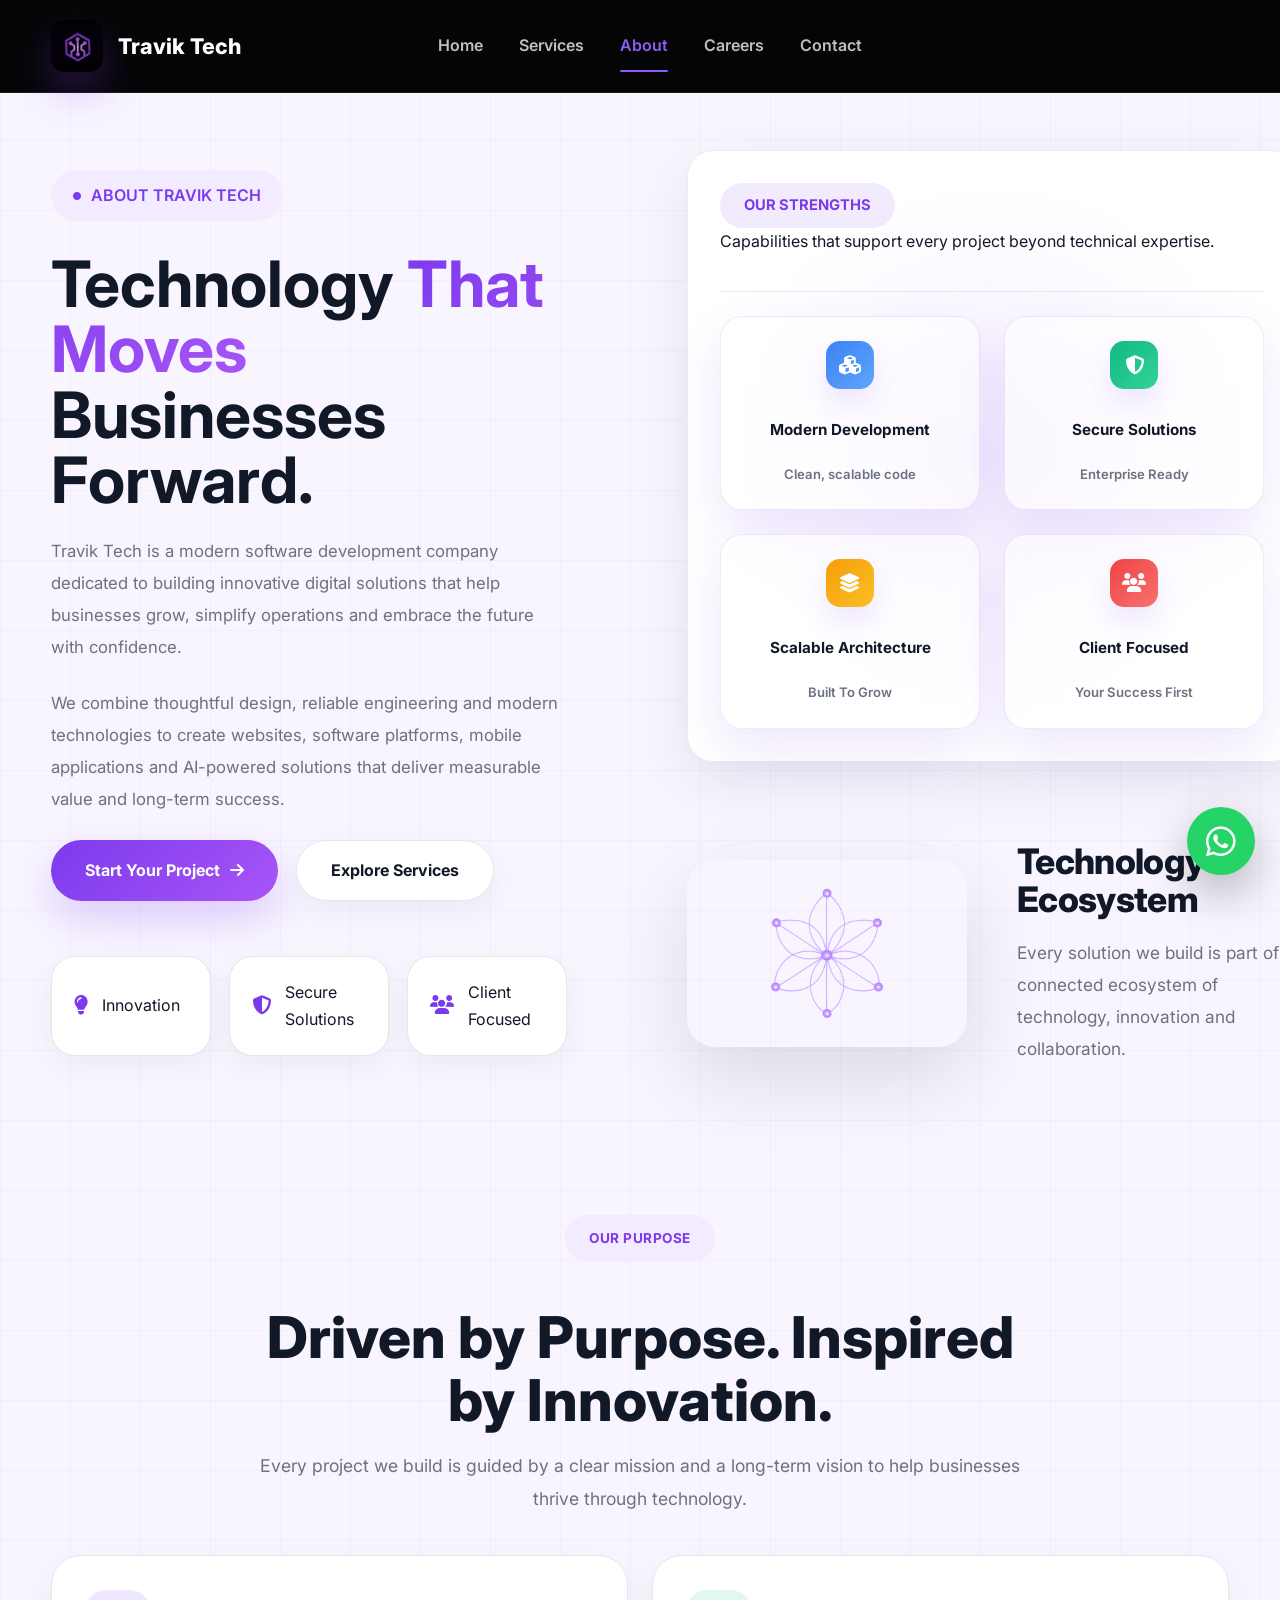
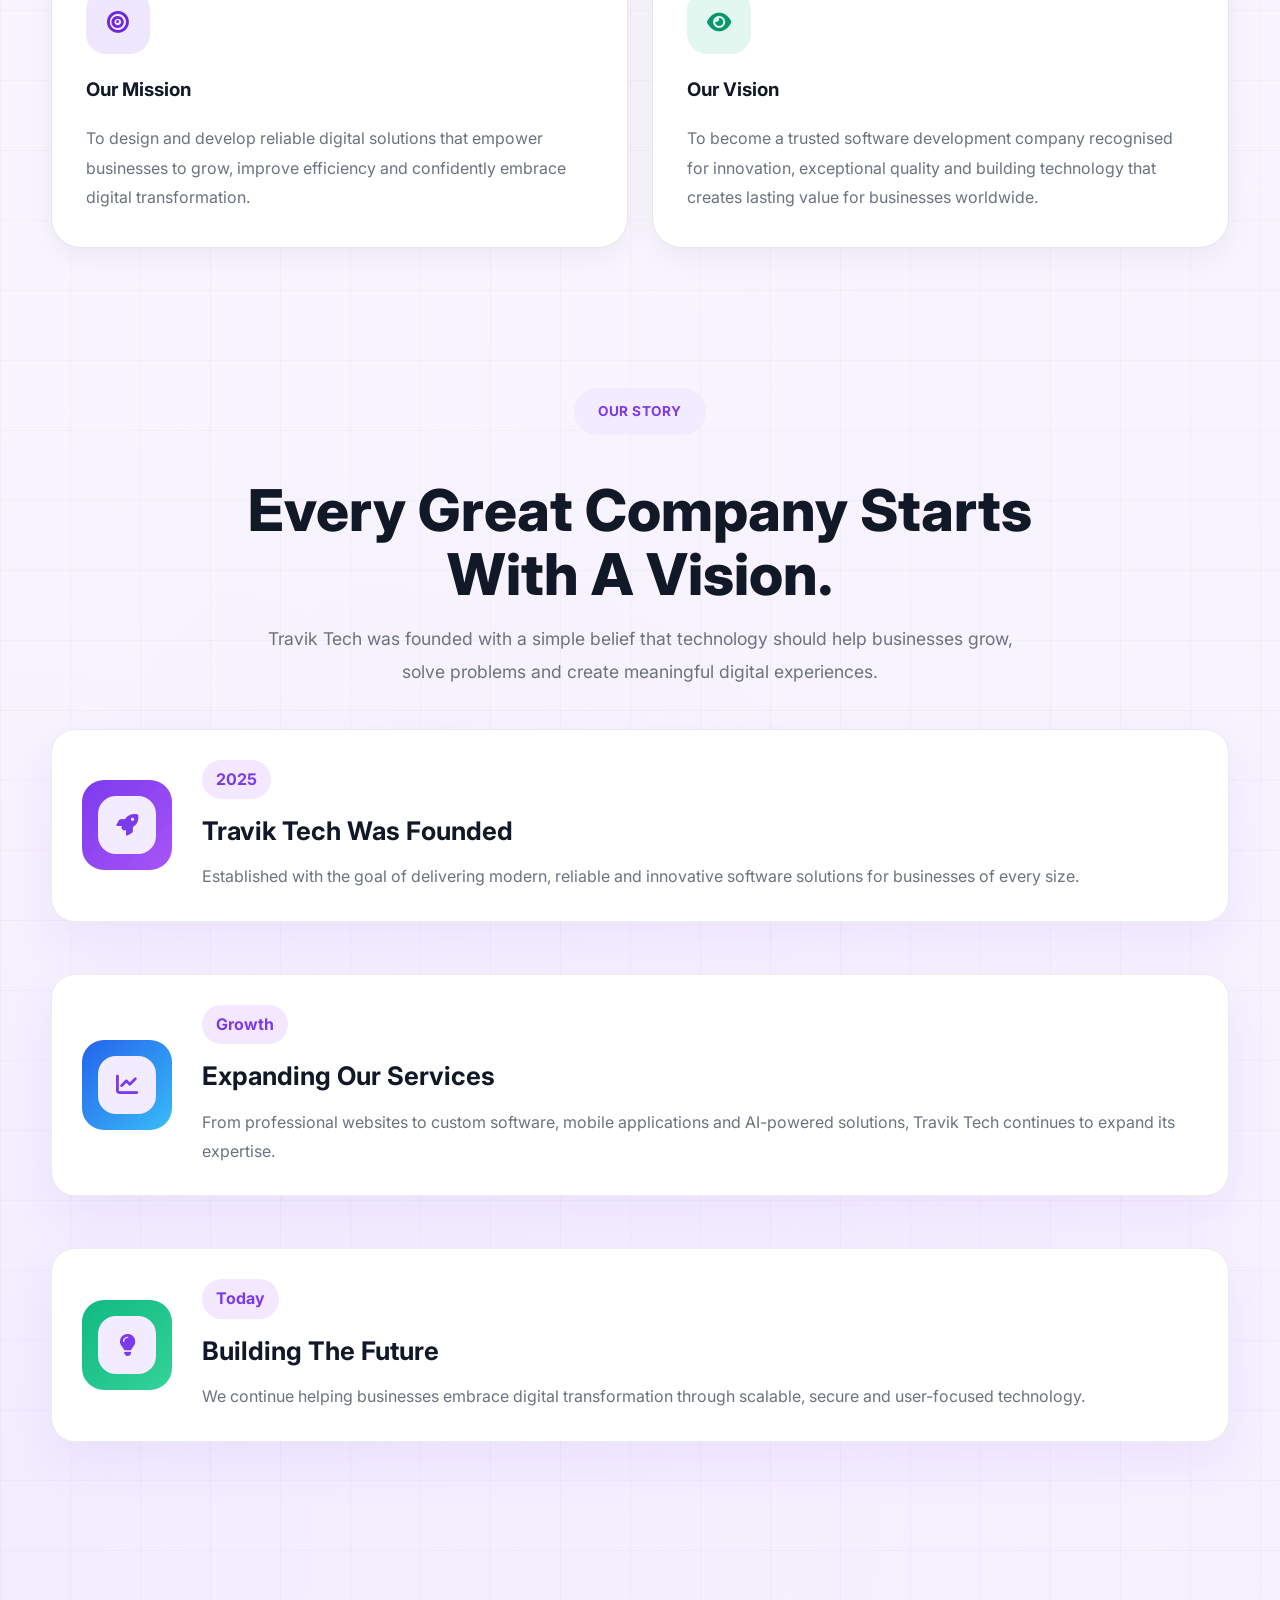
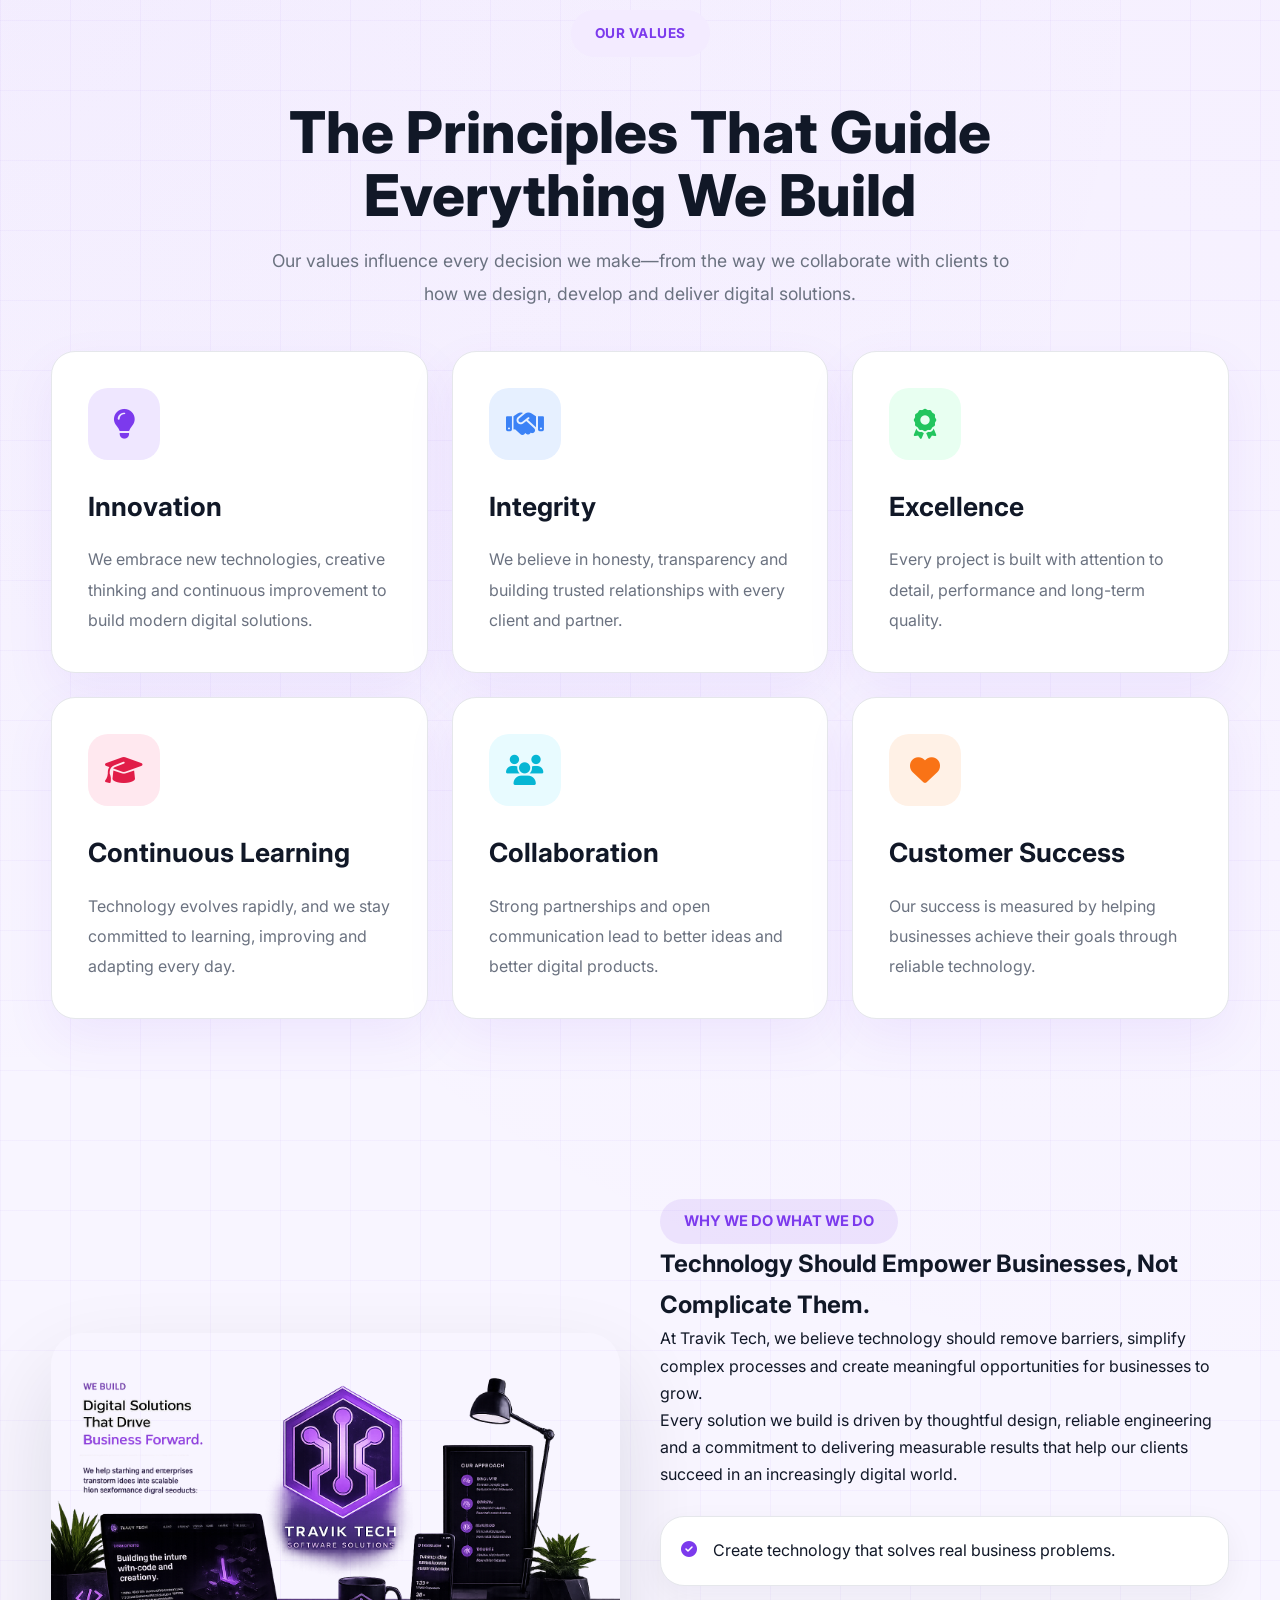
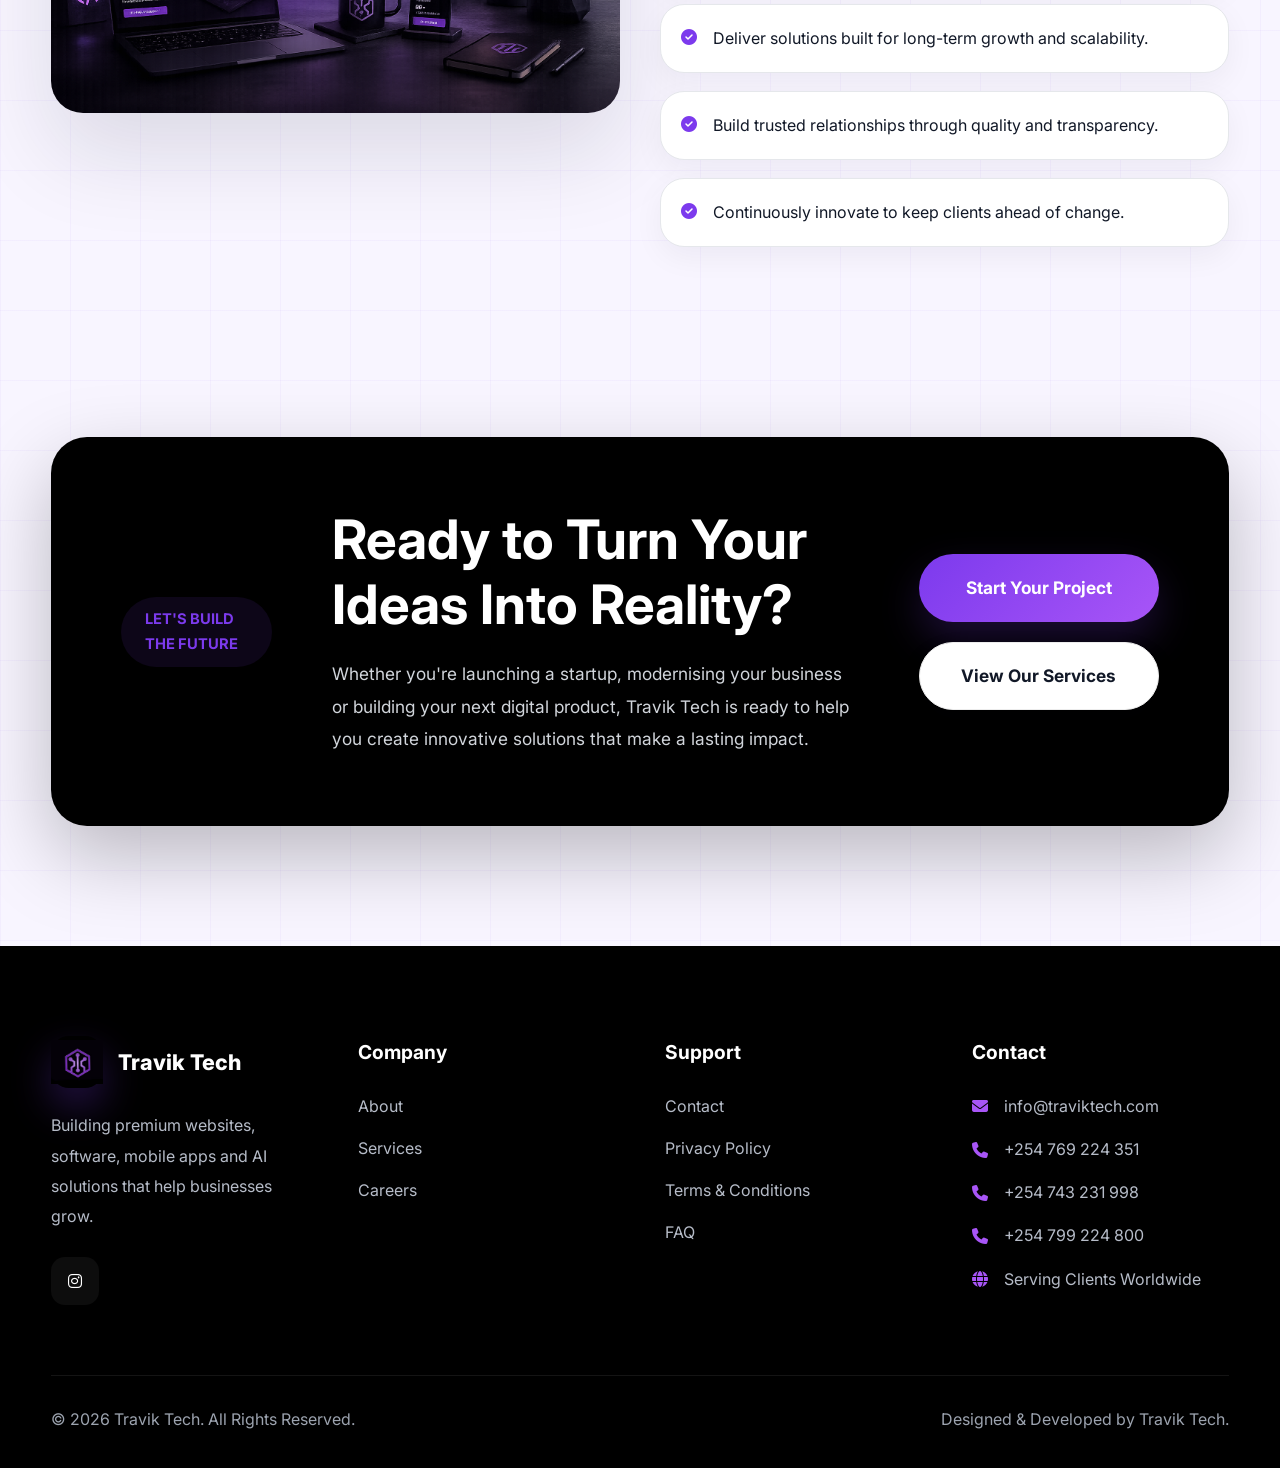
==== commit 0f567659: "Remove Get a Quote button" ====
--- a/about.html
+++ b/about.html
@@ -60,14 +60,6 @@
         </nav>
 
         <div class="header-buttons">
-
-            <a href="contact.html" class="button button-primary">
-
-                Get a Quote
-
-                <i class="fa-solid fa-arrow-right"></i>
-
-            </a>
 
         </div>
 
--- a/css/styles.css
+++ b/css/styles.css
@@ -8163,4 +8163,49 @@
         background-repeat: no-repeat !important;
     }
 
+}
+/* ==========================================
+   MOBILE - PERFORMANCE DASHBOARD FIX
+========================================== */
+
+@media screen and (max-width: 768px) {
+
+    .hero-dashboard .dashboard-header h3 {
+        width: 100% !important;
+        max-width: 100% !important;
+        font-size: 36px !important;
+        line-height: 1.15 !important;
+        white-space: normal !important;
+        overflow: visible !important;
+        word-break: normal !important;
+        overflow-wrap: normal !important;
+        box-sizing: border-box !important;
+    }
+
+}
+@media screen and (max-width: 768px) {
+
+    .hero-dashboard {
+        width: 100% !important;
+        max-width: 100% !important;
+        min-width: 0 !important;
+        box-sizing: border-box !important;
+        overflow: hidden !important;
+    }
+
+    .hero-dashboard .dashboard-window {
+        width: 100% !important;
+        max-width: 100% !important;
+        min-width: 0 !important;
+        box-sizing: border-box !important;
+        overflow: hidden !important;
+    }
+
+    .hero-dashboard .dashboard-header {
+        width: 100% !important;
+        max-width: 100% !important;
+        min-width: 0 !important;
+        box-sizing: border-box !important;
+    }
+
 }
